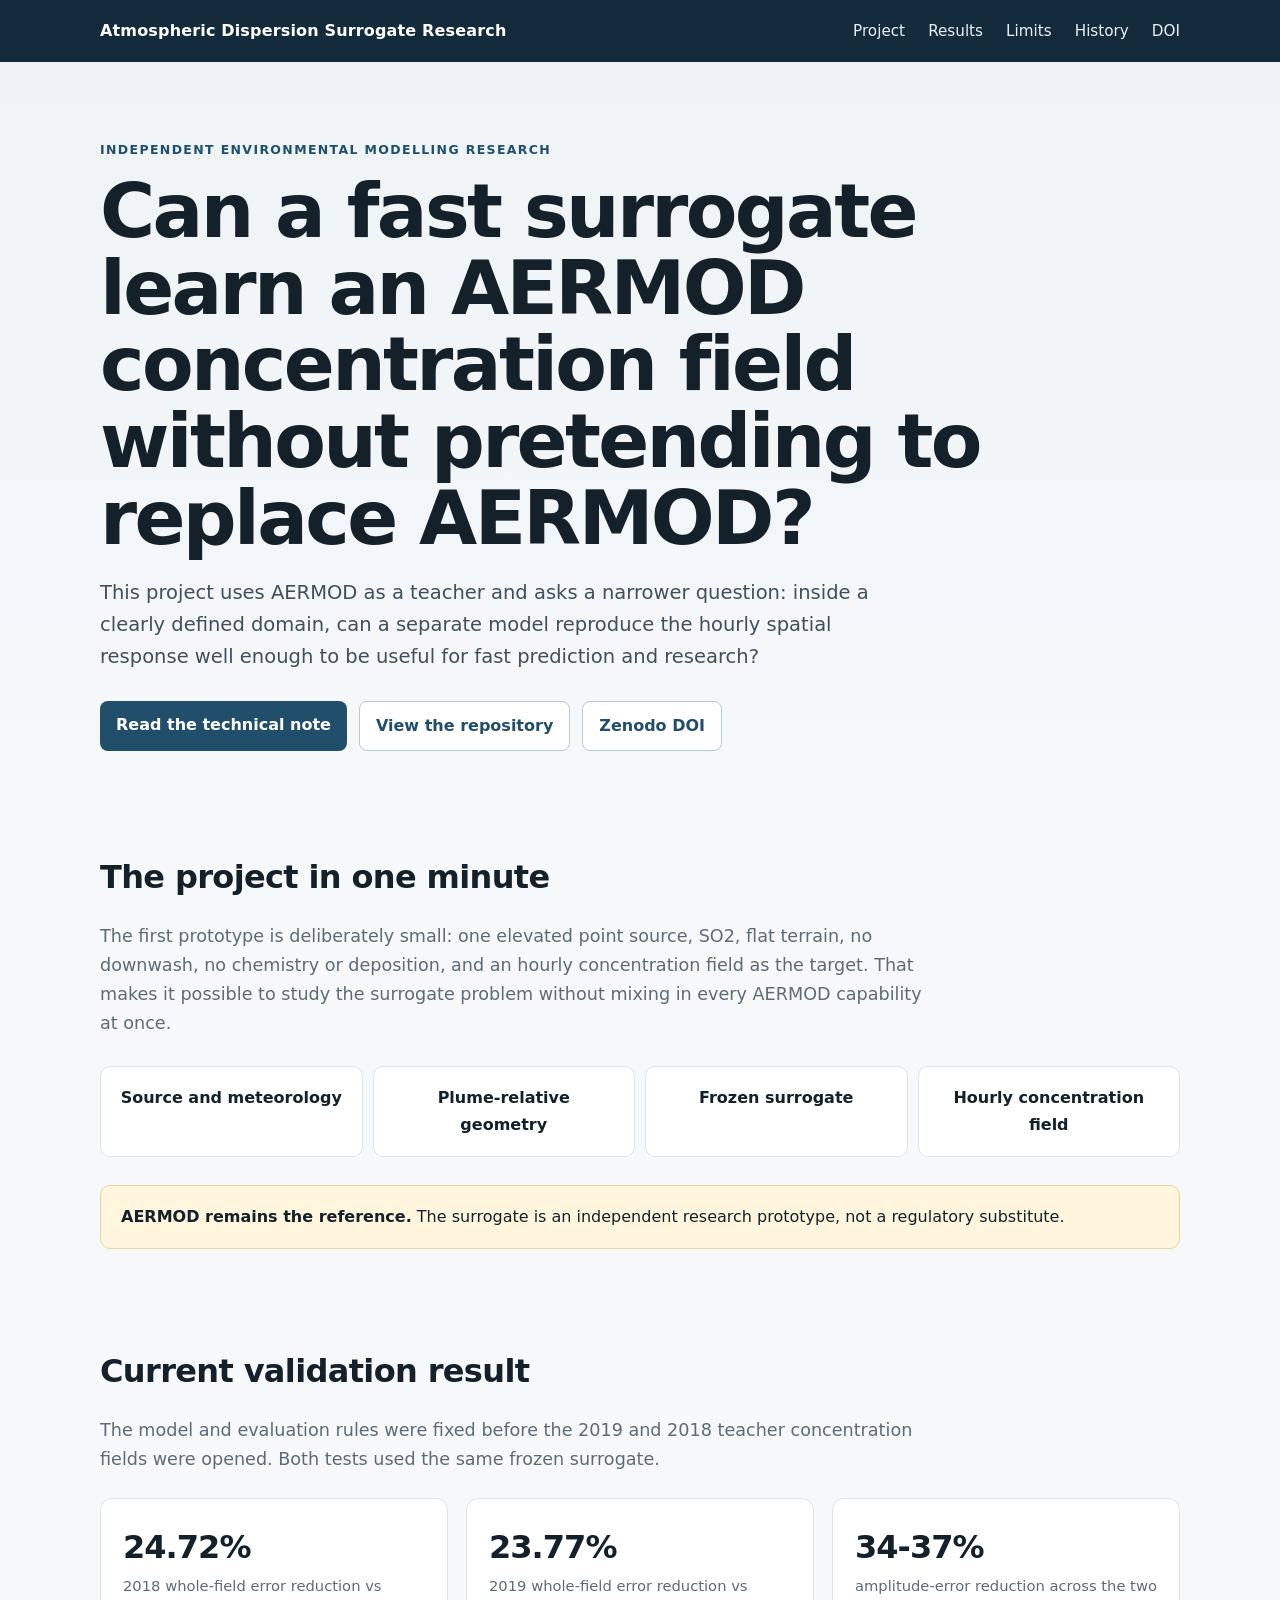
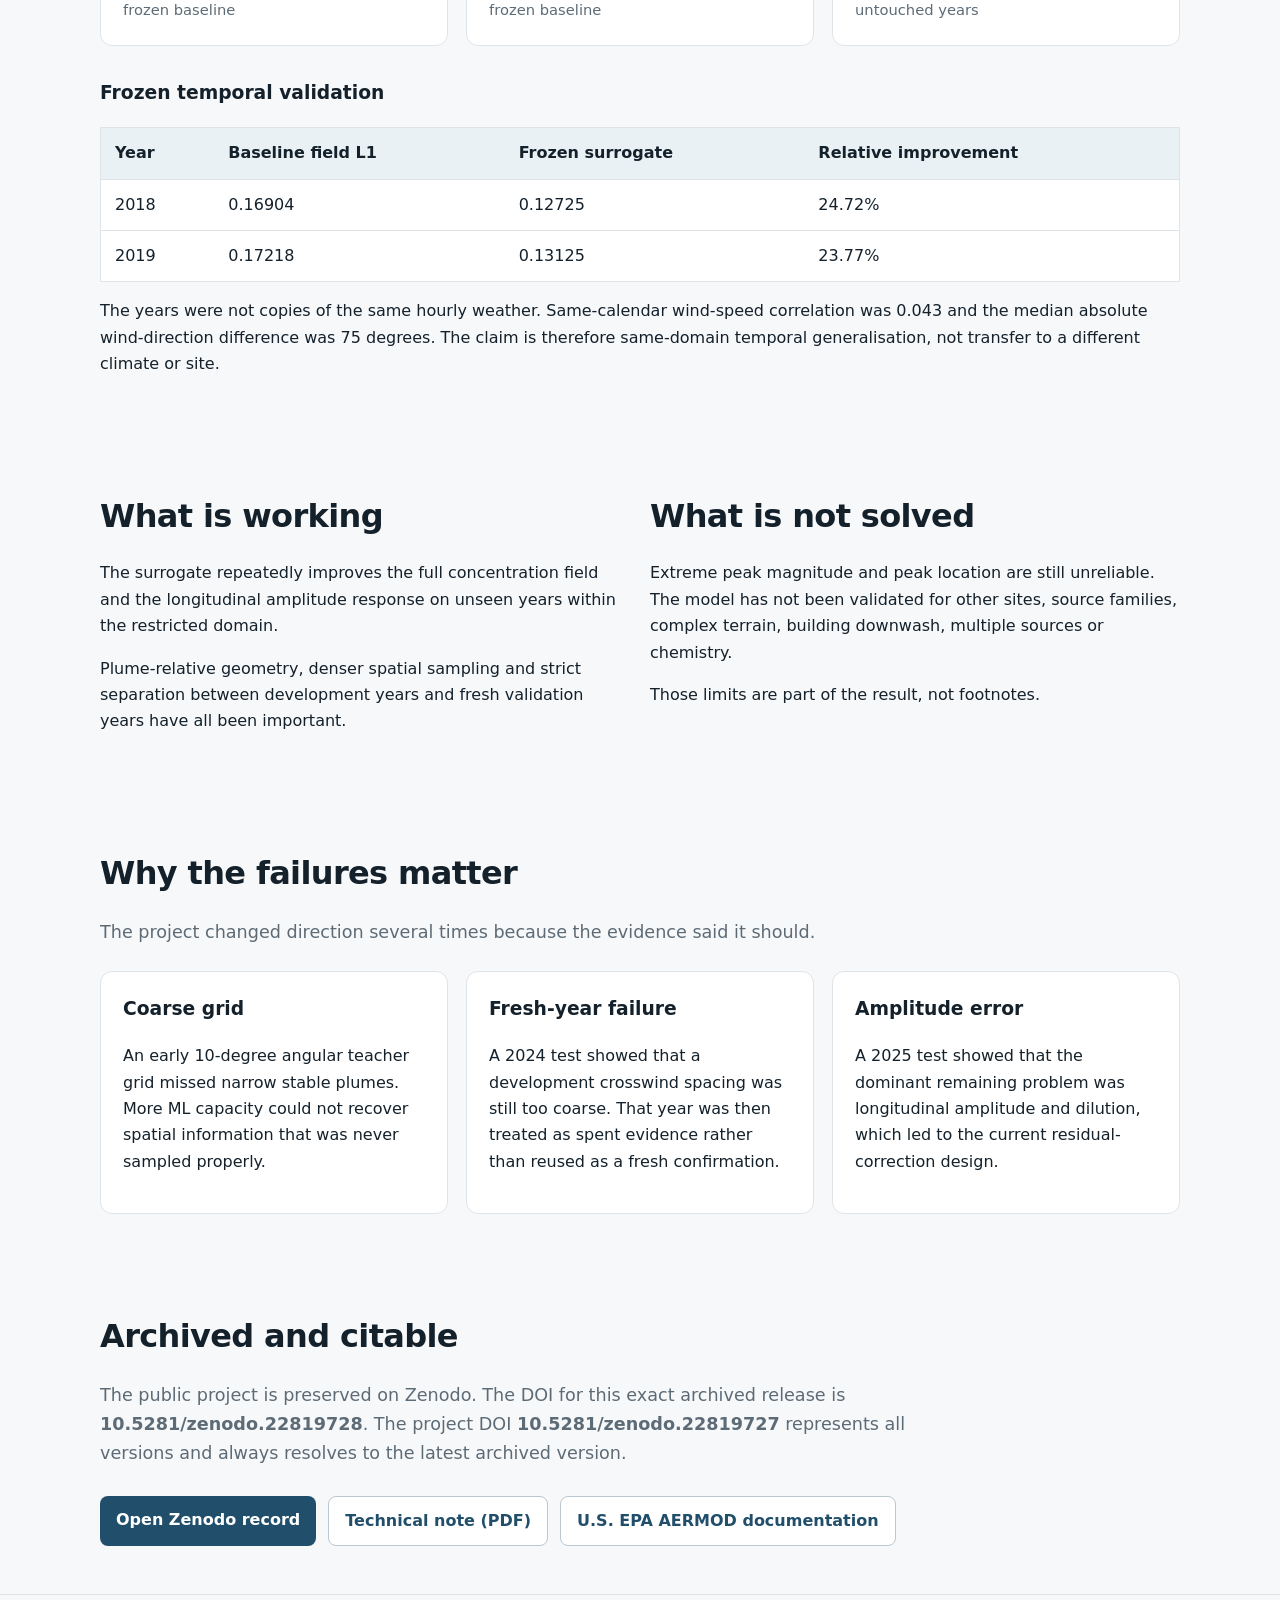
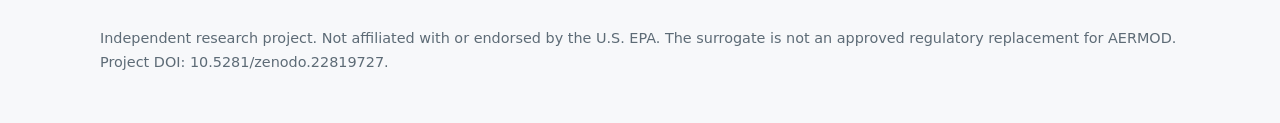
==== docs/index.html @ b3c73225 "Add Zenodo DOI to public project website" ====
<!doctype html>
<html lang="en">
<head>
  <meta charset="utf-8">
  <meta name="viewport" content="width=device-width, initial-scale=1">
  <meta name="description" content="Independent research project on machine-learning surrogates for AERMOD-type hourly atmospheric dispersion fields.">
  <title>Atmospheric Dispersion Surrogate Research</title>
  <link rel="stylesheet" href="styles.css">
</head>
<body>
<header>
  <div class="wrap row">
    <div class="brand">Atmospheric Dispersion Surrogate Research</div>
    <nav>
      <a href="#project">Project</a>
      <a href="#results">Results</a>
      <a href="#limits">Limits</a>
      <a href="#history">History</a>
      <a href="https://doi.org/10.5281/zenodo.22819727">DOI</a>
    </nav>
  </div>
</header>

<main>
<section class="hero">
  <div class="wrap">
    <div class="eyebrow">Independent environmental modelling research</div>
    <h1>Can a fast surrogate learn an AERMOD concentration field without pretending to replace AERMOD?</h1>
    <p>This project uses AERMOD as a teacher and asks a narrower question: inside a clearly defined domain, can a separate model reproduce the hourly spatial response well enough to be useful for fast prediction and research?</p>
    <div class="buttons">
      <a class="button" href="assets/AERMOD_SURROGATE_TECHNICAL_NOTE_v0.1.pdf">Read the technical note</a>
      <a class="button secondary" href="https://github.com/ahmadhuseynli/aermod-surrogate-research">View the repository</a>
      <a class="button secondary" href="https://doi.org/10.5281/zenodo.22819727">Zenodo DOI</a>
    </div>
  </div>
</section>

<section id="project">
  <div class="wrap">
    <h2>The project in one minute</h2>
    <p class="lead">The first prototype is deliberately small: one elevated point source, SO2, flat terrain, no downwash, no chemistry or deposition, and an hourly concentration field as the target. That makes it possible to study the surrogate problem without mixing in every AERMOD capability at once.</p>
    <div class="flow">
      <div>Source and meteorology</div>
      <div>Plume-relative geometry</div>
      <div>Frozen surrogate</div>
      <div>Hourly concentration field</div>
    </div>
    <div class="note"><strong>AERMOD remains the reference.</strong> The surrogate is an independent research prototype, not a regulatory substitute.</div>
  </div>
</section>

<section id="results">
  <div class="wrap">
    <h2>Current validation result</h2>
    <p class="lead">The model and evaluation rules were fixed before the 2019 and 2018 teacher concentration fields were opened. Both tests used the same frozen surrogate.</p>
    <div class="grid">
      <div class="card"><div class="metric">24.72%</div><div class="label">2018 whole-field error reduction vs frozen baseline</div></div>
      <div class="card"><div class="metric">23.77%</div><div class="label">2019 whole-field error reduction vs frozen baseline</div></div>
      <div class="card"><div class="metric">34-37%</div><div class="label">amplitude-error reduction across the two untouched years</div></div>
    </div>
    <h3 style="margin-top:32px">Frozen temporal validation</h3>
    <table>
      <thead><tr><th>Year</th><th>Baseline field L1</th><th>Frozen surrogate</th><th>Relative improvement</th></tr></thead>
      <tbody>
        <tr><td>2018</td><td>0.16904</td><td>0.12725</td><td>24.72%</td></tr>
        <tr><td>2019</td><td>0.17218</td><td>0.13125</td><td>23.77%</td></tr>
      </tbody>
    </table>
    <p>The years were not copies of the same hourly weather. Same-calendar wind-speed correlation was 0.043 and the median absolute wind-direction difference was 75 degrees. The claim is therefore same-domain temporal generalisation, not transfer to a different climate or site.</p>
  </div>
</section>

<section id="limits">
  <div class="wrap two">
    <div>
      <h2>What is working</h2>
      <p>The surrogate repeatedly improves the full concentration field and the longitudinal amplitude response on unseen years within the restricted domain.</p>
      <p>Plume-relative geometry, denser spatial sampling and strict separation between development years and fresh validation years have all been important.</p>
    </div>
    <div>
      <h2>What is not solved</h2>
      <p>Extreme peak magnitude and peak location are still unreliable. The model has not been validated for other sites, source families, complex terrain, building downwash, multiple sources or chemistry.</p>
      <p>Those limits are part of the result, not footnotes.</p>
    </div>
  </div>
</section>

<section id="history">
  <div class="wrap">
    <h2>Why the failures matter</h2>
    <p class="lead">The project changed direction several times because the evidence said it should.</p>
    <div class="grid">
      <div class="card"><h3>Coarse grid</h3><p>An early 10-degree angular teacher grid missed narrow stable plumes. More ML capacity could not recover spatial information that was never sampled properly.</p></div>
      <div class="card"><h3>Fresh-year failure</h3><p>A 2024 test showed that a development crosswind spacing was still too coarse. That year was then treated as spent evidence rather than reused as a fresh confirmation.</p></div>
      <div class="card"><h3>Amplitude error</h3><p>A 2025 test showed that the dominant remaining problem was longitudinal amplitude and dilution, which led to the current residual-correction design.</p></div>
    </div>
  </div>
</section>

<section>
  <div class="wrap">
    <h2>Archived and citable</h2>
    <p class="lead">The public project is preserved on Zenodo. The DOI for this exact archived release is <strong>10.5281/zenodo.22819728</strong>. The project DOI <strong>10.5281/zenodo.22819727</strong> represents all versions and always resolves to the latest archived version.</p>
    <div class="buttons">
      <a class="button" href="https://doi.org/10.5281/zenodo.22819727">Open Zenodo record</a>
      <a class="button secondary" href="assets/AERMOD_SURROGATE_TECHNICAL_NOTE_v0.1.pdf">Technical note (PDF)</a>
      <a class="button secondary" href="https://www.epa.gov/scram/air-quality-dispersion-modeling-preferred-and-recommended-models">U.S. EPA AERMOD documentation</a>
    </div>
  </div>
</section>
</main>

<footer>
  <div class="wrap">Independent research project. Not affiliated with or endorsed by the U.S. EPA. The surrogate is not an approved regulatory replacement for AERMOD. Project DOI: 10.5281/zenodo.22819727.</div>
</footer>
</body>
</html>
---- docs/styles.css ----
:root {
  --bg: #f7f8fa;
  --ink: #14212b;
  --muted: #5d6b76;
  --panel: #ffffff;
  --line: #dfe4e8;
  --accent: #214f6b;
  --soft: #eaf1f5;
  --warn: #fff6dd;
}
* { box-sizing: border-box; }
html { scroll-behavior: smooth; }
body { margin: 0; font-family: Inter, ui-sans-serif, system-ui, -apple-system, BlinkMacSystemFont, "Segoe UI", sans-serif; color: var(--ink); background: var(--bg); line-height: 1.65; }
a { color: var(--accent); }
.wrap { width: min(1080px, calc(100% - 36px)); margin: 0 auto; }
header { background: #132b3a; color: white; padding: 18px 0; position: sticky; top: 0; z-index: 10; }
header .row { display: flex; align-items: center; justify-content: space-between; gap: 24px; }
.brand { font-weight: 700; letter-spacing: .01em; }
nav a { color: #e7f1f7; text-decoration: none; margin-left: 18px; font-size: .95rem; }
.hero { padding: 78px 0 52px; background: linear-gradient(180deg, #edf3f6 0%, var(--bg) 100%); }
.eyebrow { text-transform: uppercase; letter-spacing: .11em; font-size: .78rem; font-weight: 700; color: var(--accent); }
h1 { font-size: clamp(2.3rem, 6vw, 4.7rem); line-height: 1.02; max-width: 920px; margin: 12px 0 20px; letter-spacing: -.035em; }
.hero p { font-size: 1.22rem; max-width: 790px; color: #40505b; }
.buttons { display: flex; flex-wrap: wrap; gap: 12px; margin-top: 28px; }
.button { display: inline-block; padding: 11px 16px; border-radius: 8px; background: var(--accent); color: white; text-decoration: none; font-weight: 650; }
.button.secondary { background: white; color: var(--accent); border: 1px solid #b9c7d0; }
section { padding: 48px 0; }
h2 { font-size: 2rem; margin: 0 0 18px; letter-spacing: -.02em; }
h3 { margin-top: 0; }
.lead { font-size: 1.1rem; color: var(--muted); max-width: 840px; }
.grid { display: grid; grid-template-columns: repeat(3, 1fr); gap: 18px; margin-top: 24px; }
.card { background: var(--panel); border: 1px solid var(--line); border-radius: 12px; padding: 22px; }
.metric { font-size: 2rem; font-weight: 750; letter-spacing: -.03em; }
.label { color: var(--muted); font-size: .92rem; }
.flow { margin: 28px 0; display: grid; grid-template-columns: repeat(4, 1fr); gap: 10px; align-items: stretch; }
.flow div { background: var(--panel); border: 1px solid var(--line); border-radius: 10px; padding: 18px; text-align: center; font-weight: 650; }
.flow .arrow { display: none; }
table { width: 100%; border-collapse: collapse; background: white; border: 1px solid var(--line); }
th, td { text-align: left; padding: 12px 14px; border-bottom: 1px solid var(--line); }
th { background: var(--soft); }
.note { background: var(--warn); border: 1px solid #ead69a; padding: 18px 20px; border-radius: 10px; }
.two { display: grid; grid-template-columns: 1fr 1fr; gap: 20px; }
footer { border-top: 1px solid var(--line); padding: 32px 0 48px; color: var(--muted); font-size: .9rem; }
@media (max-width: 800px) { .grid, .two, .flow { grid-template-columns: 1fr; } nav { display: none; } .hero { padding-top: 50px; } }
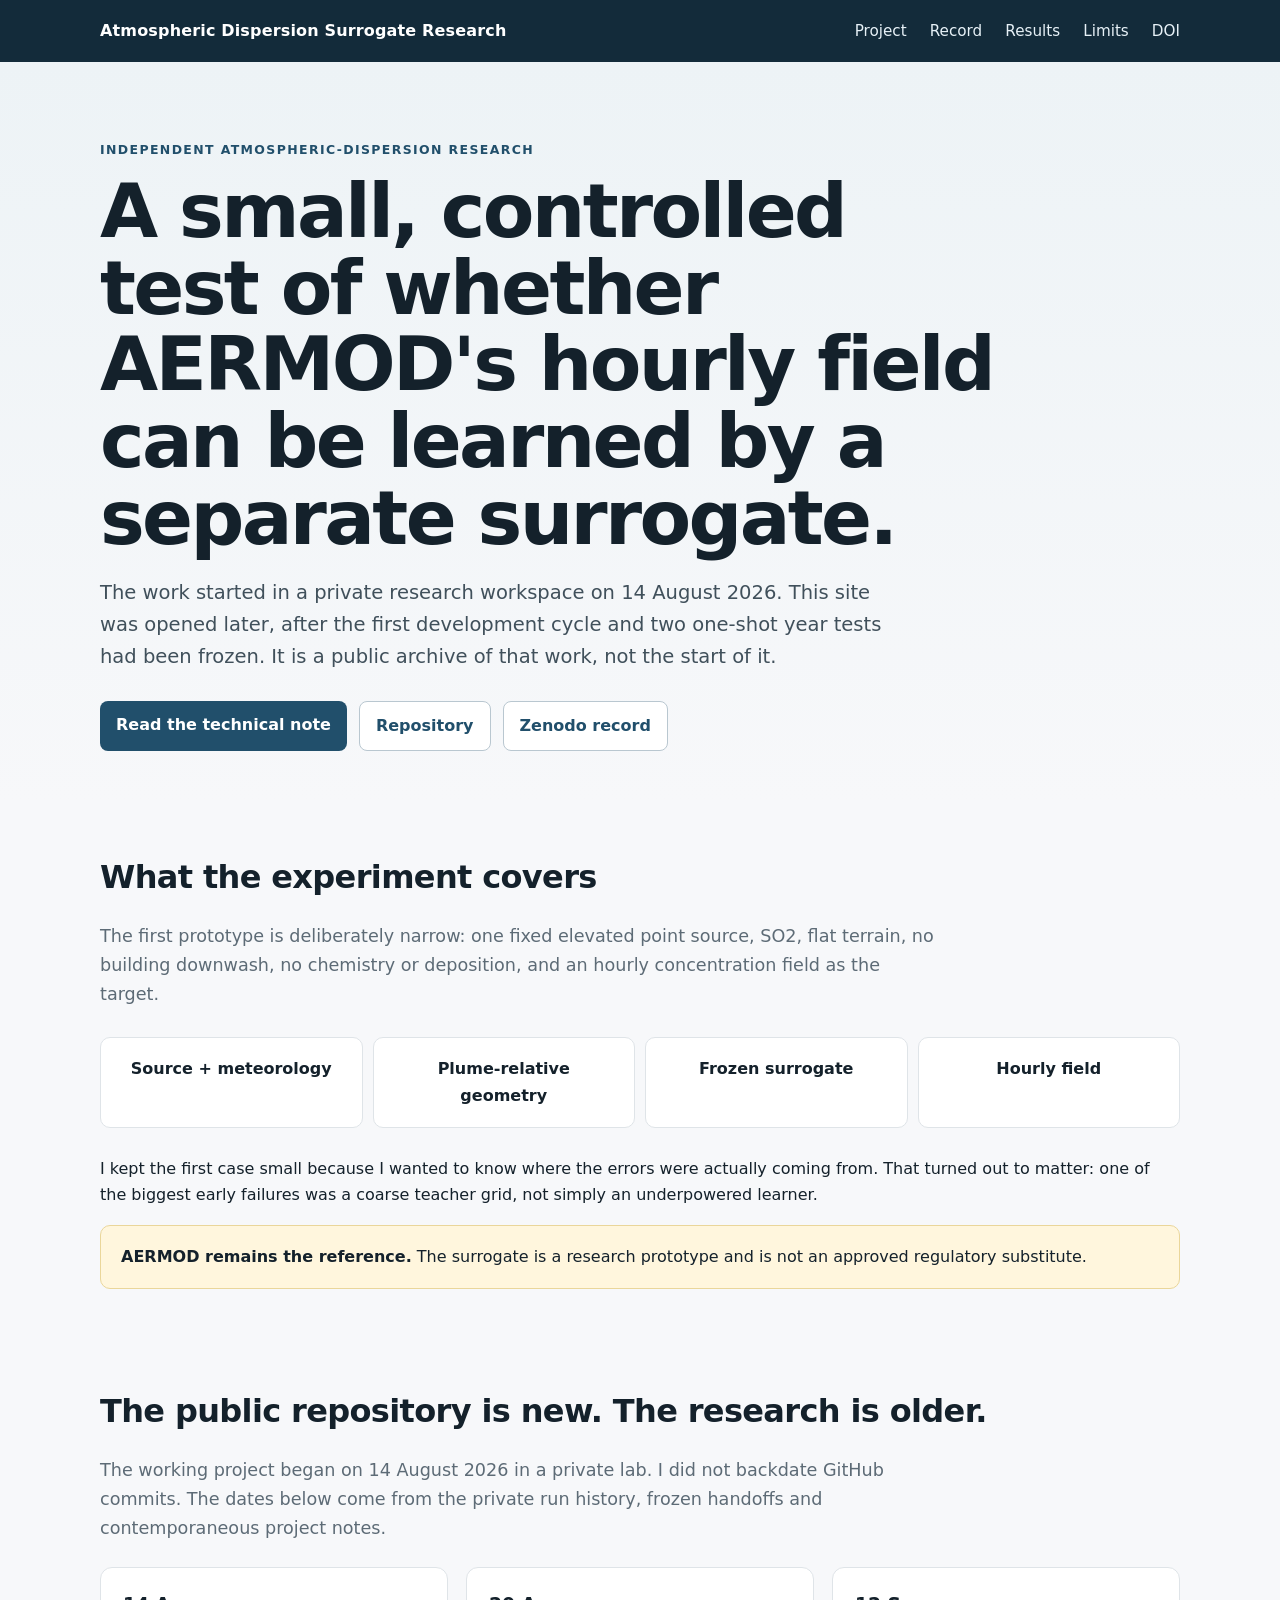
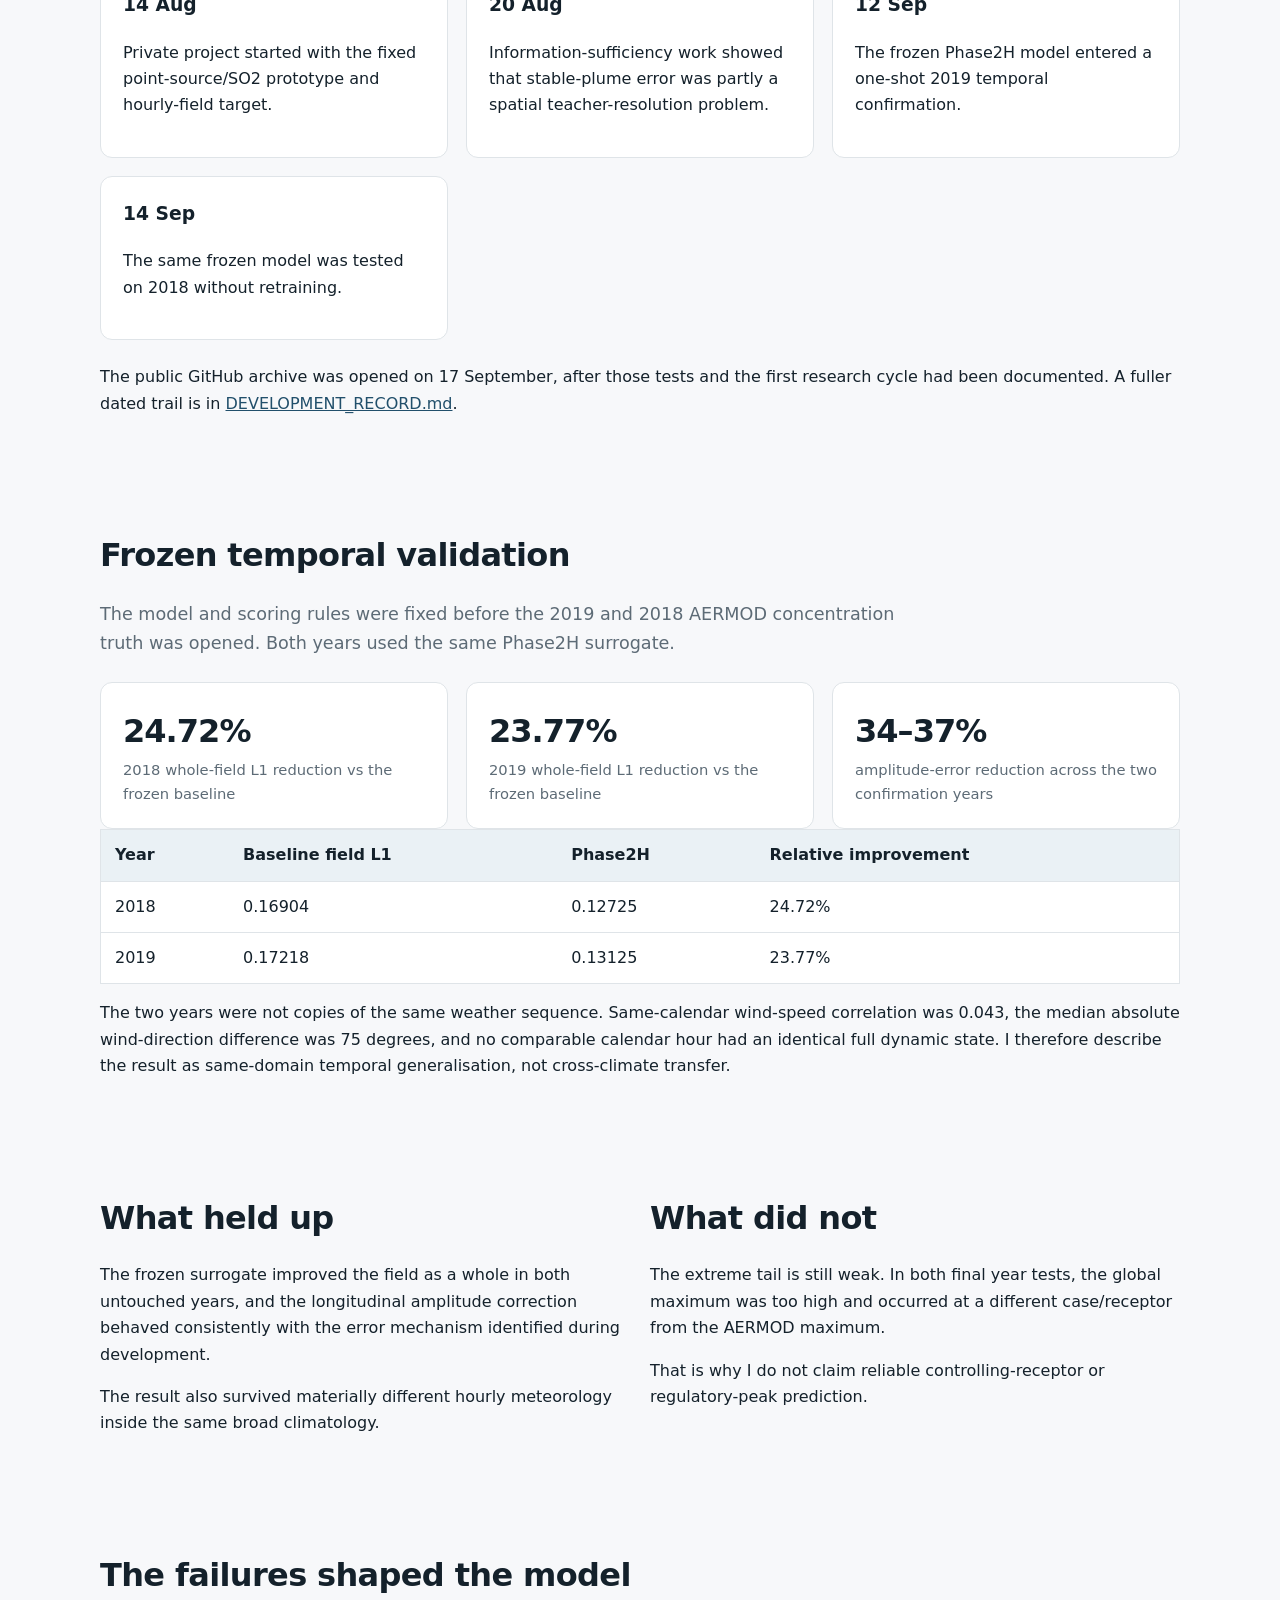
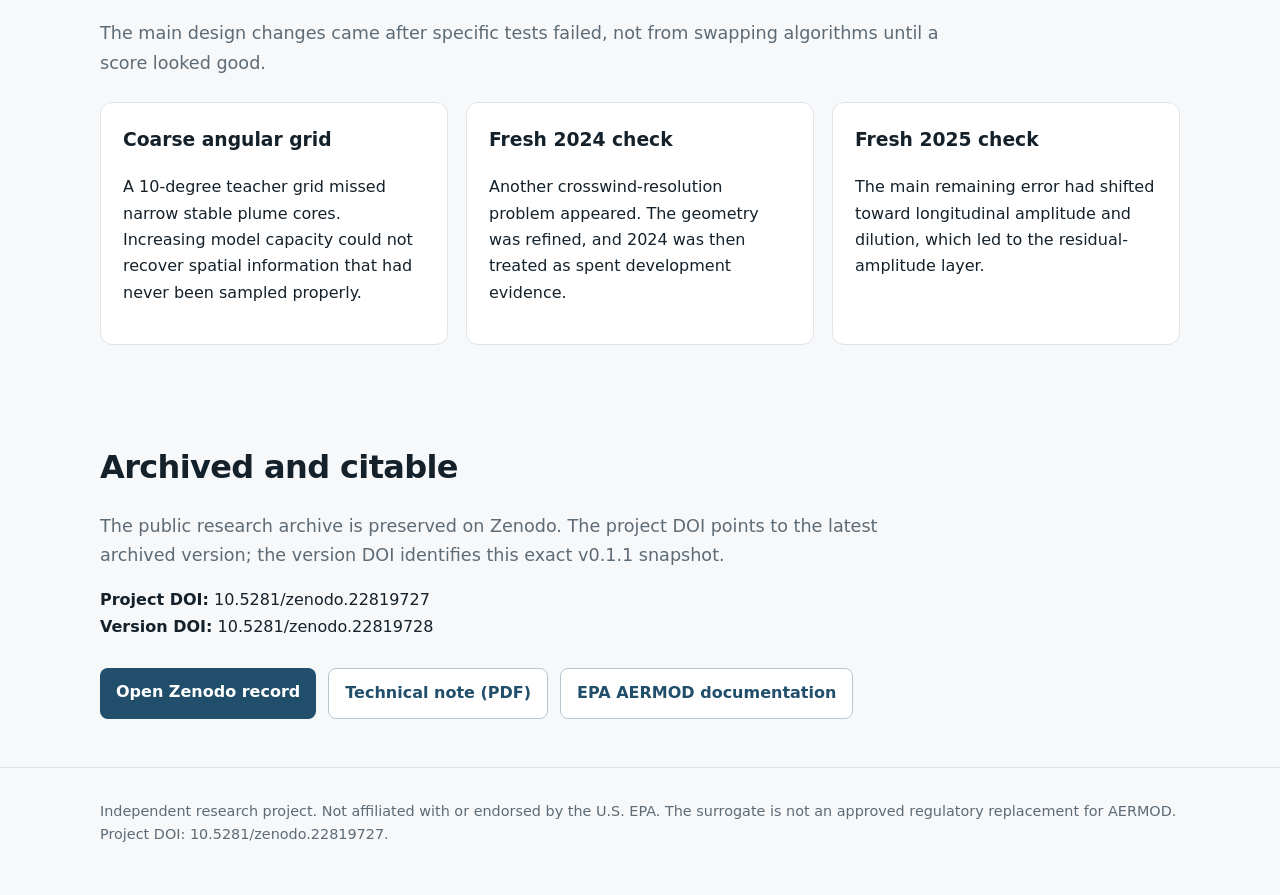
==== commit c5868af6: "Clarify research provenance and public narrative" ====
--- a/docs/index.html
+++ b/docs/index.html
@@ -3,7 +3,7 @@
 <head>
   <meta charset="utf-8">
   <meta name="viewport" content="width=device-width, initial-scale=1">
-  <meta name="description" content="Independent research project on machine-learning surrogates for AERMOD-type hourly atmospheric dispersion fields.">
+  <meta name="description" content="Independent research record on an AERMOD hourly-dispersion surrogate, including frozen validation results and known limits.">
   <title>Atmospheric Dispersion Surrogate Research</title>
   <link rel="stylesheet" href="styles.css">
 </head>
@@ -13,9 +13,9 @@
     <div class="brand">Atmospheric Dispersion Surrogate Research</div>
     <nav>
       <a href="#project">Project</a>
+      <a href="#record">Record</a>
       <a href="#results">Results</a>
       <a href="#limits">Limits</a>
-      <a href="#history">History</a>
       <a href="https://doi.org/10.5281/zenodo.22819727">DOI</a>
     </nav>
   </div>
@@ -24,87 +24,98 @@
 <main>
 <section class="hero">
   <div class="wrap">
-    <div class="eyebrow">Independent environmental modelling research</div>
-    <h1>Can a fast surrogate learn an AERMOD concentration field without pretending to replace AERMOD?</h1>
-    <p>This project uses AERMOD as a teacher and asks a narrower question: inside a clearly defined domain, can a separate model reproduce the hourly spatial response well enough to be useful for fast prediction and research?</p>
-    <div class="buttons">
+    <div class="eyebrow">Independent atmospheric-dispersion research</div>
+    <h1>A small, controlled test of whether AERMOD's hourly field can be learned by a separate surrogate.</h1>
+    <p>The work started in a private research workspace on 14 August 2026. This site was opened later, after the first development cycle and two one-shot year tests had been frozen. It is a public archive of that work, not the start of it.</p>    <div class="buttons">
       <a class="button" href="assets/AERMOD_SURROGATE_TECHNICAL_NOTE_v0.1.pdf">Read the technical note</a>
-      <a class="button secondary" href="https://github.com/ahmadhuseynli/aermod-surrogate-research">View the repository</a>
-      <a class="button secondary" href="https://doi.org/10.5281/zenodo.22819727">Zenodo DOI</a>
+      <a class="button secondary" href="https://github.com/ahmadhuseynli/aermod-surrogate-research">Repository</a>
+      <a class="button secondary" href="https://doi.org/10.5281/zenodo.22819727">Zenodo record</a>
     </div>
   </div>
 </section>
 
 <section id="project">
   <div class="wrap">
-    <h2>The project in one minute</h2>
-    <p class="lead">The first prototype is deliberately small: one elevated point source, SO2, flat terrain, no downwash, no chemistry or deposition, and an hourly concentration field as the target. That makes it possible to study the surrogate problem without mixing in every AERMOD capability at once.</p>
+    <h2>What the experiment covers</h2>
+    <p class="lead">The first prototype is deliberately narrow: one fixed elevated point source, SO2, flat terrain, no building downwash, no chemistry or deposition, and an hourly concentration field as the target.</p>
     <div class="flow">
-      <div>Source and meteorology</div>
+      <div>Source + meteorology</div>
       <div>Plume-relative geometry</div>
       <div>Frozen surrogate</div>
-      <div>Hourly concentration field</div>
+      <div>Hourly field</div>
     </div>
-    <div class="note"><strong>AERMOD remains the reference.</strong> The surrogate is an independent research prototype, not a regulatory substitute.</div>
+    <p>I kept the first case small because I wanted to know where the errors were actually coming from. That turned out to matter: one of the biggest early failures was a coarse teacher grid, not simply an underpowered learner.</p>
+    <div class="note"><strong>AERMOD remains the reference.</strong> The surrogate is a research prototype and is not an approved regulatory substitute.</div>
+  </div>
+</section>
+
+<section id="record">
+  <div class="wrap">
+    <h2>The public repository is new. The research is older.</h2>
+    <p class="lead">The working project began on 14 August 2026 in a private lab. I did not backdate GitHub commits. The dates below come from the private run history, frozen handoffs and contemporaneous project notes.</p>    <div class="grid">
+      <div class="card"><h3>14 Aug</h3><p>Private project started with the fixed point-source/SO2 prototype and hourly-field target.</p></div>
+      <div class="card"><h3>20 Aug</h3><p>Information-sufficiency work showed that stable-plume error was partly a spatial teacher-resolution problem.</p></div>
+      <div class="card"><h3>12 Sep</h3><p>The frozen Phase2H model entered a one-shot 2019 temporal confirmation.</p></div>
+      <div class="card"><h3>14 Sep</h3><p>The same frozen model was tested on 2018 without retraining.</p></div>
+    </div>
+    <p style="margin-top:24px">The public GitHub archive was opened on 17 September, after those tests and the first research cycle had been documented. A fuller dated trail is in <a href="https://github.com/ahmadhuseynli/aermod-surrogate-research/blob/main/DEVELOPMENT_RECORD.md">DEVELOPMENT_RECORD.md</a>.</p>
   </div>
 </section>
 
 <section id="results">
   <div class="wrap">
-    <h2>Current validation result</h2>
-    <p class="lead">The model and evaluation rules were fixed before the 2019 and 2018 teacher concentration fields were opened. Both tests used the same frozen surrogate.</p>
+    <h2>Frozen temporal validation</h2>
+    <p class="lead">The model and scoring rules were fixed before the 2019 and 2018 AERMOD concentration truth was opened. Both years used the same Phase2H surrogate.</p>
     <div class="grid">
-      <div class="card"><div class="metric">24.72%</div><div class="label">2018 whole-field error reduction vs frozen baseline</div></div>
-      <div class="card"><div class="metric">23.77%</div><div class="label">2019 whole-field error reduction vs frozen baseline</div></div>
-      <div class="card"><div class="metric">34-37%</div><div class="label">amplitude-error reduction across the two untouched years</div></div>
+      <div class="card"><div class="metric">24.72%</div><div class="label">2018 whole-field L1 reduction vs the frozen baseline</div></div>
+      <div class="card"><div class="metric">23.77%</div><div class="label">2019 whole-field L1 reduction vs the frozen baseline</div></div>
+      <div class="card"><div class="metric">34–37%</div><div class="label">amplitude-error reduction across the two confirmation years</div></div>
     </div>
-    <h3 style="margin-top:32px">Frozen temporal validation</h3>
     <table>
-      <thead><tr><th>Year</th><th>Baseline field L1</th><th>Frozen surrogate</th><th>Relative improvement</th></tr></thead>
+      <thead><tr><th>Year</th><th>Baseline field L1</th><th>Phase2H</th><th>Relative improvement</th></tr></thead>
       <tbody>
         <tr><td>2018</td><td>0.16904</td><td>0.12725</td><td>24.72%</td></tr>
         <tr><td>2019</td><td>0.17218</td><td>0.13125</td><td>23.77%</td></tr>
       </tbody>
-    </table>
-    <p>The years were not copies of the same hourly weather. Same-calendar wind-speed correlation was 0.043 and the median absolute wind-direction difference was 75 degrees. The claim is therefore same-domain temporal generalisation, not transfer to a different climate or site.</p>
+    </table>    <p>The two years were not copies of the same weather sequence. Same-calendar wind-speed correlation was 0.043, the median absolute wind-direction difference was 75 degrees, and no comparable calendar hour had an identical full dynamic state. I therefore describe the result as same-domain temporal generalisation, not cross-climate transfer.</p>
   </div>
 </section>
 
 <section id="limits">
   <div class="wrap two">
     <div>
-      <h2>What is working</h2>
-      <p>The surrogate repeatedly improves the full concentration field and the longitudinal amplitude response on unseen years within the restricted domain.</p>
-      <p>Plume-relative geometry, denser spatial sampling and strict separation between development years and fresh validation years have all been important.</p>
+      <h2>What held up</h2>
+      <p>The frozen surrogate improved the field as a whole in both untouched years, and the longitudinal amplitude correction behaved consistently with the error mechanism identified during development.</p>
+      <p>The result also survived materially different hourly meteorology inside the same broad climatology.</p>
     </div>
     <div>
-      <h2>What is not solved</h2>
-      <p>Extreme peak magnitude and peak location are still unreliable. The model has not been validated for other sites, source families, complex terrain, building downwash, multiple sources or chemistry.</p>
-      <p>Those limits are part of the result, not footnotes.</p>
+      <h2>What did not</h2>
+      <p>The extreme tail is still weak. In both final year tests, the global maximum was too high and occurred at a different case/receptor from the AERMOD maximum.</p>
+      <p>That is why I do not claim reliable controlling-receptor or regulatory-peak prediction.</p>
     </div>
   </div>
 </section>
 
 <section id="history">
   <div class="wrap">
-    <h2>Why the failures matter</h2>
-    <p class="lead">The project changed direction several times because the evidence said it should.</p>
+    <h2>The failures shaped the model</h2>
+    <p class="lead">The main design changes came after specific tests failed, not from swapping algorithms until a score looked good.</p>
     <div class="grid">
-      <div class="card"><h3>Coarse grid</h3><p>An early 10-degree angular teacher grid missed narrow stable plumes. More ML capacity could not recover spatial information that was never sampled properly.</p></div>
-      <div class="card"><h3>Fresh-year failure</h3><p>A 2024 test showed that a development crosswind spacing was still too coarse. That year was then treated as spent evidence rather than reused as a fresh confirmation.</p></div>
-      <div class="card"><h3>Amplitude error</h3><p>A 2025 test showed that the dominant remaining problem was longitudinal amplitude and dilution, which led to the current residual-correction design.</p></div>
+      <div class="card"><h3>Coarse angular grid</h3><p>A 10-degree teacher grid missed narrow stable plume cores. Increasing model capacity could not recover spatial information that had never been sampled properly.</p></div>
+      <div class="card"><h3>Fresh 2024 check</h3><p>Another crosswind-resolution problem appeared. The geometry was refined, and 2024 was then treated as spent development evidence.</p></div>
+      <div class="card"><h3>Fresh 2025 check</h3><p>The main remaining error had shifted toward longitudinal amplitude and dilution, which led to the residual-amplitude layer.</p></div>
     </div>
   </div>
 </section>
-
 <section>
   <div class="wrap">
     <h2>Archived and citable</h2>
-    <p class="lead">The public project is preserved on Zenodo. The DOI for this exact archived release is <strong>10.5281/zenodo.22819728</strong>. The project DOI <strong>10.5281/zenodo.22819727</strong> represents all versions and always resolves to the latest archived version.</p>
+    <p class="lead">The public research archive is preserved on Zenodo. The project DOI points to the latest archived version; the version DOI identifies this exact v0.1.1 snapshot.</p>
+    <p><strong>Project DOI:</strong> 10.5281/zenodo.22819727<br><strong>Version DOI:</strong> 10.5281/zenodo.22819728</p>
     <div class="buttons">
       <a class="button" href="https://doi.org/10.5281/zenodo.22819727">Open Zenodo record</a>
       <a class="button secondary" href="assets/AERMOD_SURROGATE_TECHNICAL_NOTE_v0.1.pdf">Technical note (PDF)</a>
-      <a class="button secondary" href="https://www.epa.gov/scram/air-quality-dispersion-modeling-preferred-and-recommended-models">U.S. EPA AERMOD documentation</a>
+      <a class="button secondary" href="https://www.epa.gov/scram/air-quality-dispersion-modeling-preferred-and-recommended-models">EPA AERMOD documentation</a>
     </div>
   </div>
 </section>
@@ -114,4 +125,4 @@
   <div class="wrap">Independent research project. Not affiliated with or endorsed by the U.S. EPA. The surrogate is not an approved regulatory replacement for AERMOD. Project DOI: 10.5281/zenodo.22819727.</div>
 </footer>
 </body>
-</html>
+</html>
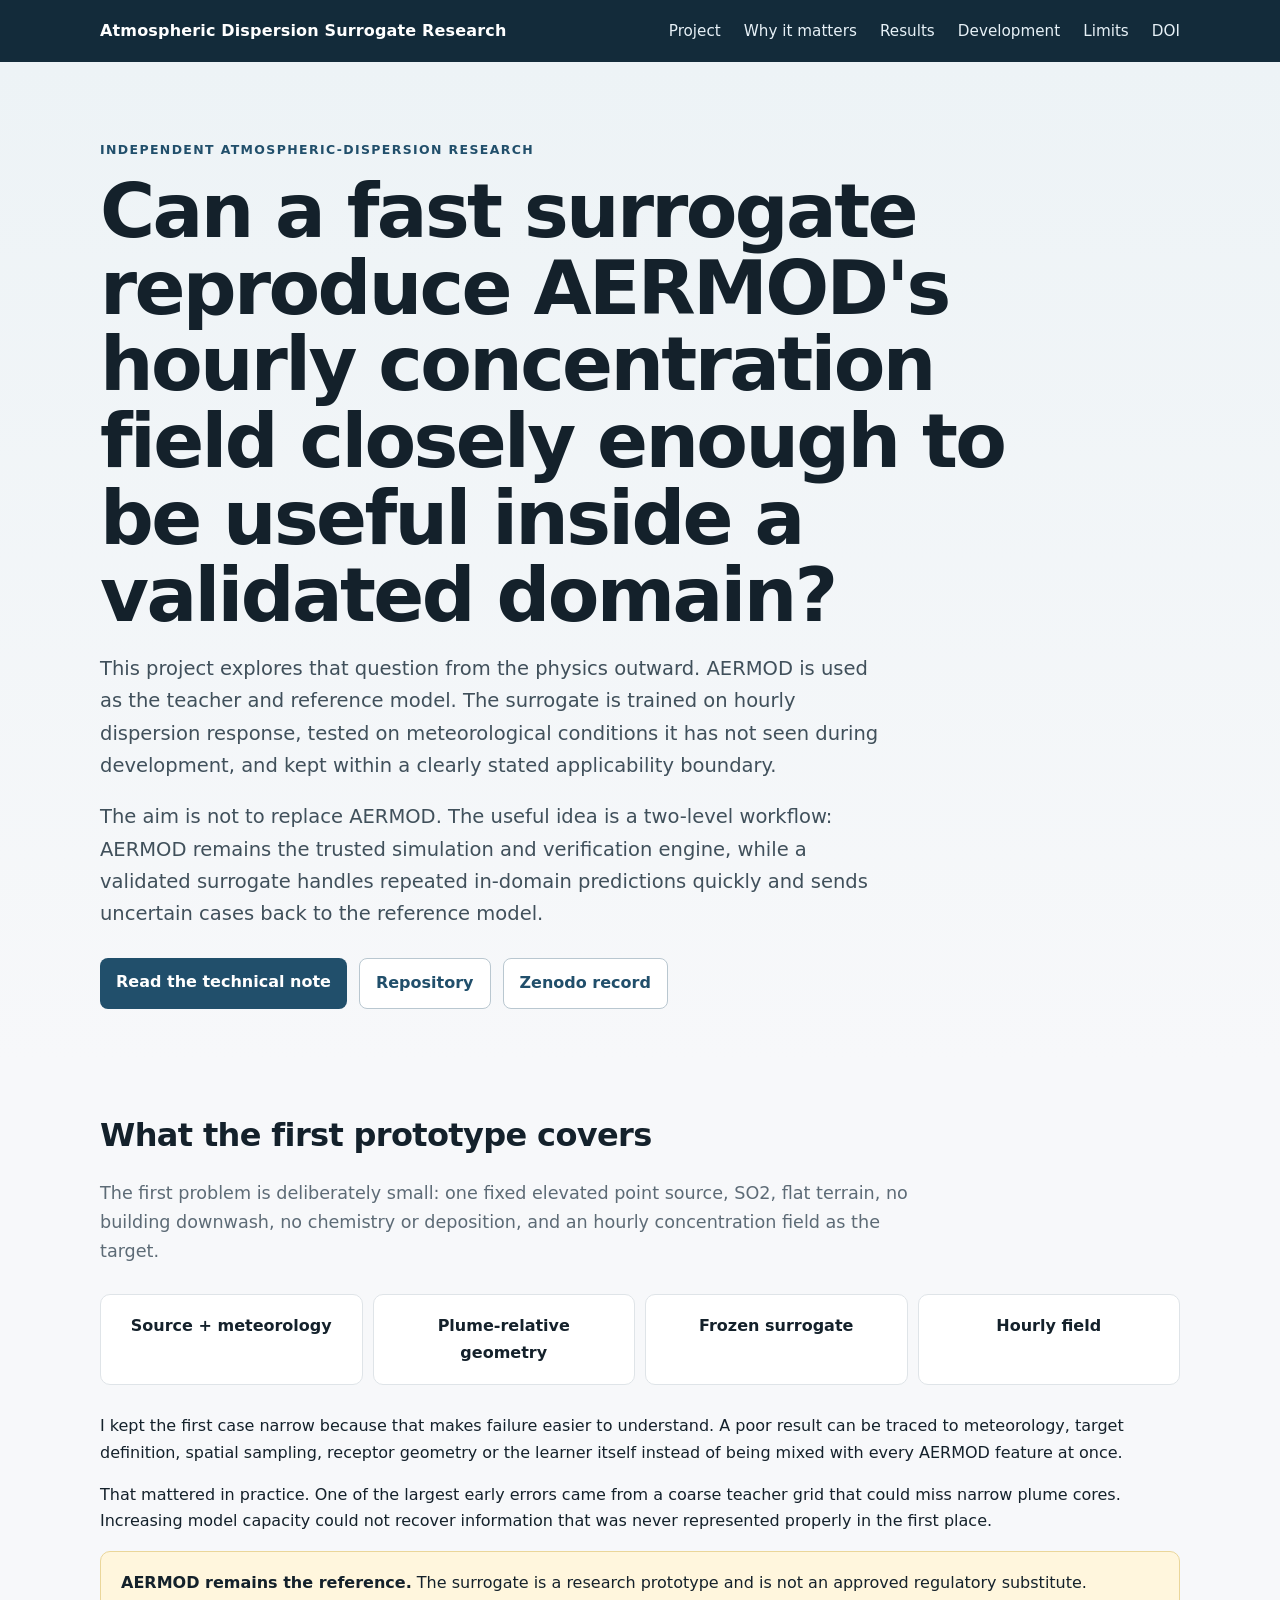
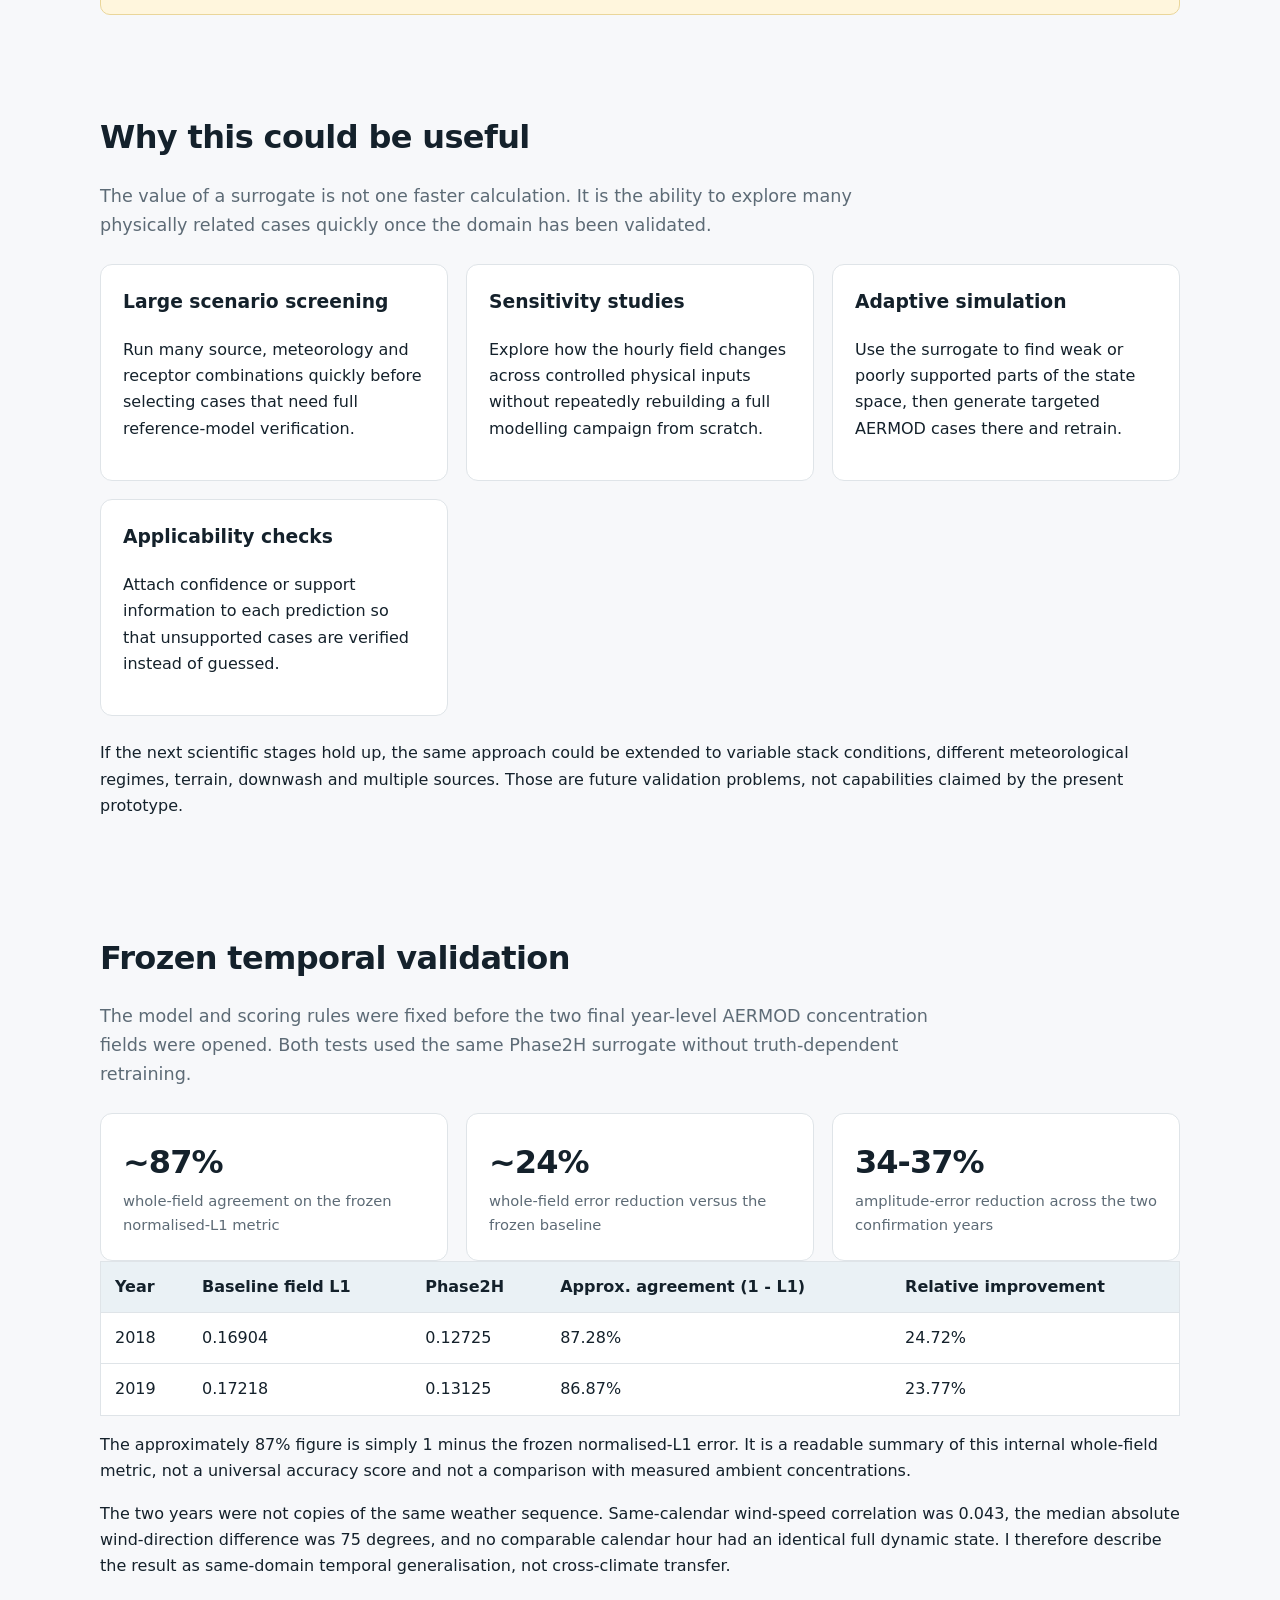
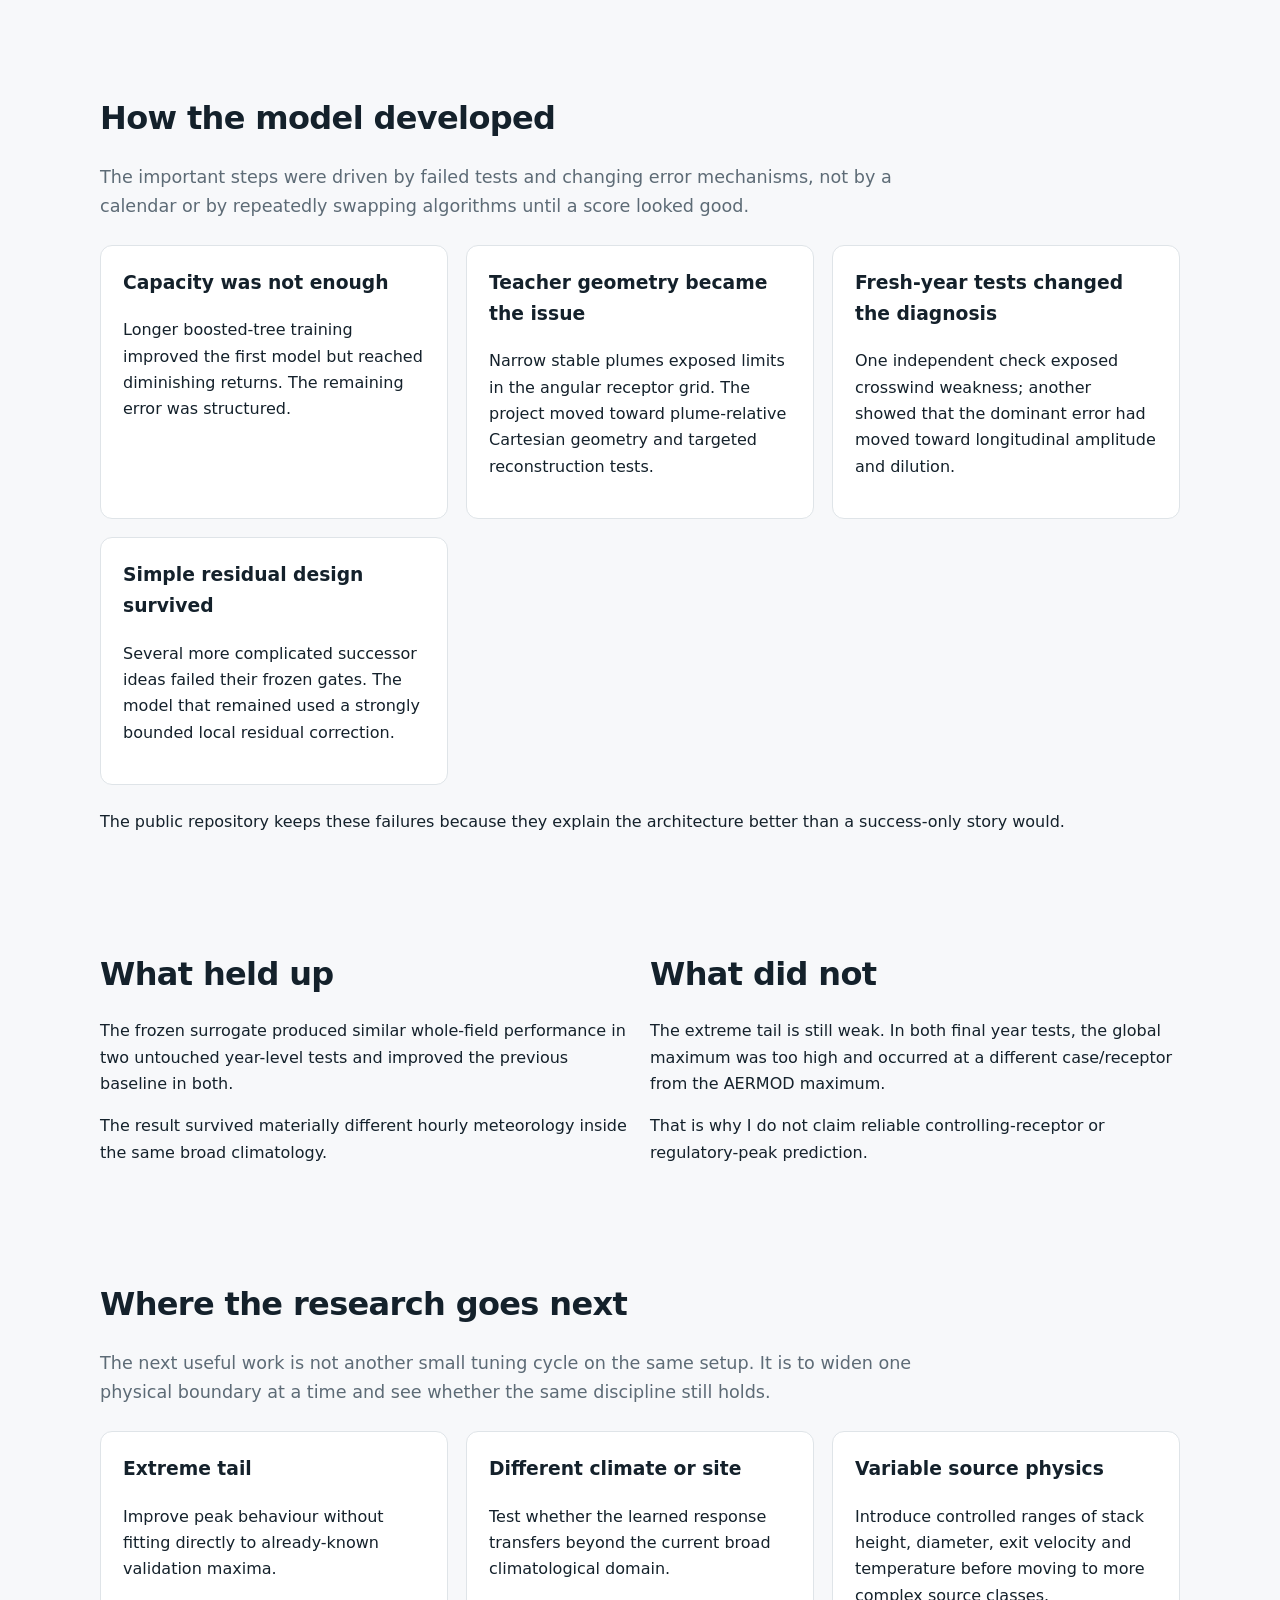
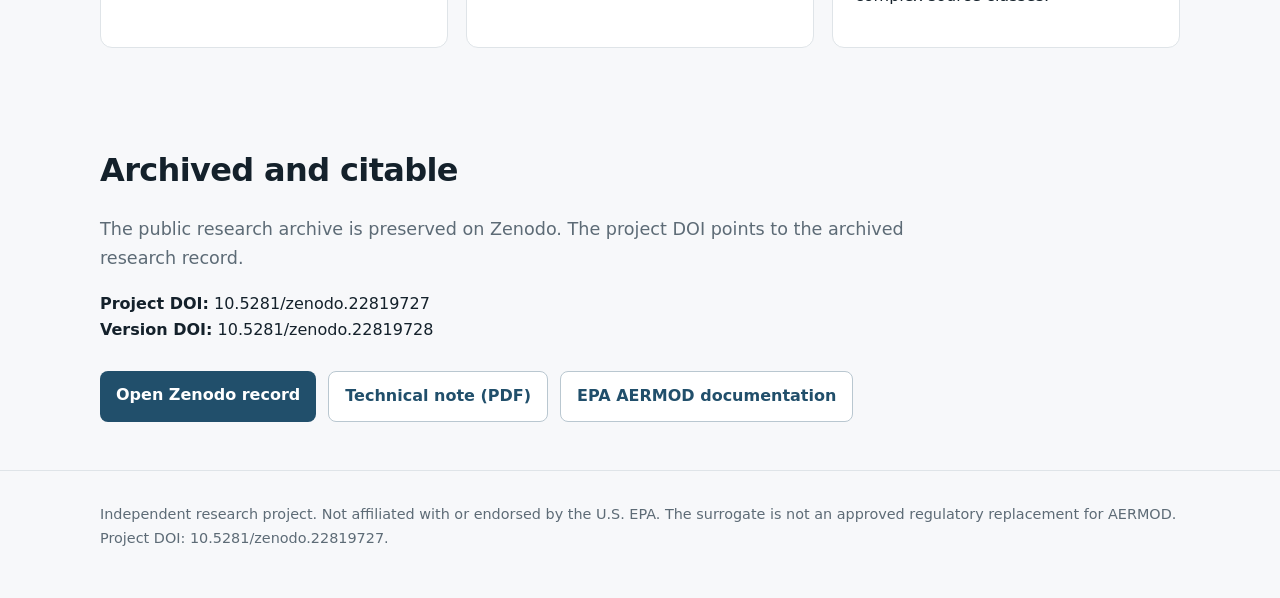
==== commit 5bc54d96: "Rewrite public site around scientific idea, utility and validated performance" ====
--- a/docs/index.html
+++ b/docs/index.html
@@ -3,7 +3,7 @@
 <head>
   <meta charset="utf-8">
   <meta name="viewport" content="width=device-width, initial-scale=1">
-  <meta name="description" content="Independent research record on an AERMOD hourly-dispersion surrogate, including frozen validation results and known limits.">
+  <meta name="description" content="Independent research on a fast AERMOD-type atmospheric-dispersion surrogate, including frozen validation results, development lessons and known limits.">
   <title>Atmospheric Dispersion Surrogate Research</title>
   <link rel="stylesheet" href="styles.css">
 </head>
@@ -13,8 +13,9 @@
     <div class="brand">Atmospheric Dispersion Surrogate Research</div>
     <nav>
       <a href="#project">Project</a>
-      <a href="#record">Record</a>
+      <a href="#use">Why it matters</a>
       <a href="#results">Results</a>
+      <a href="#history">Development</a>
       <a href="#limits">Limits</a>
       <a href="https://doi.org/10.5281/zenodo.22819727">DOI</a>
     </nav>
@@ -25,8 +26,10 @@
 <section class="hero">
   <div class="wrap">
     <div class="eyebrow">Independent atmospheric-dispersion research</div>
-    <h1>A small, controlled test of whether AERMOD's hourly field can be learned by a separate surrogate.</h1>
-    <p>The work started in a private research workspace on 14 August 2026. This site was opened later, after the first development cycle and two one-shot year tests had been frozen. It is a public archive of that work, not the start of it.</p>    <div class="buttons">
+    <h1>Can a fast surrogate reproduce AERMOD's hourly concentration field closely enough to be useful inside a validated domain?</h1>
+    <p>This project explores that question from the physics outward. AERMOD is used as the teacher and reference model. The surrogate is trained on hourly dispersion response, tested on meteorological conditions it has not seen during development, and kept within a clearly stated applicability boundary.</p>
+    <p>The aim is not to replace AERMOD. The useful idea is a two-level workflow: AERMOD remains the trusted simulation and verification engine, while a validated surrogate handles repeated in-domain predictions quickly and sends uncertain cases back to the reference model.</p>
+    <div class="buttons">
       <a class="button" href="assets/AERMOD_SURROGATE_TECHNICAL_NOTE_v0.1.pdf">Read the technical note</a>
       <a class="button secondary" href="https://github.com/ahmadhuseynli/aermod-surrogate-research">Repository</a>
       <a class="button secondary" href="https://doi.org/10.5281/zenodo.22819727">Zenodo record</a>
@@ -36,48 +39,66 @@
 
 <section id="project">
   <div class="wrap">
-    <h2>What the experiment covers</h2>
-    <p class="lead">The first prototype is deliberately narrow: one fixed elevated point source, SO2, flat terrain, no building downwash, no chemistry or deposition, and an hourly concentration field as the target.</p>
+    <h2>What the first prototype covers</h2>
+    <p class="lead">The first problem is deliberately small: one fixed elevated point source, SO2, flat terrain, no building downwash, no chemistry or deposition, and an hourly concentration field as the target.</p>
     <div class="flow">
       <div>Source + meteorology</div>
       <div>Plume-relative geometry</div>
       <div>Frozen surrogate</div>
       <div>Hourly field</div>
     </div>
-    <p>I kept the first case small because I wanted to know where the errors were actually coming from. That turned out to matter: one of the biggest early failures was a coarse teacher grid, not simply an underpowered learner.</p>
+    <p>I kept the first case narrow because that makes failure easier to understand. A poor result can be traced to meteorology, target definition, spatial sampling, receptor geometry or the learner itself instead of being mixed with every AERMOD feature at once.</p>
+    <p>That mattered in practice. One of the largest early errors came from a coarse teacher grid that could miss narrow plume cores. Increasing model capacity could not recover information that was never represented properly in the first place.</p>
     <div class="note"><strong>AERMOD remains the reference.</strong> The surrogate is a research prototype and is not an approved regulatory substitute.</div>
   </div>
 </section>
 
-<section id="record">
+<section id="use">
   <div class="wrap">
-    <h2>The public repository is new. The research is older.</h2>
-    <p class="lead">The working project began on 14 August 2026 in a private lab. I did not backdate GitHub commits. The dates below come from the private run history, frozen handoffs and contemporaneous project notes.</p>    <div class="grid">
-      <div class="card"><h3>14 Aug</h3><p>Private project started with the fixed point-source/SO2 prototype and hourly-field target.</p></div>
-      <div class="card"><h3>20 Aug</h3><p>Information-sufficiency work showed that stable-plume error was partly a spatial teacher-resolution problem.</p></div>
-      <div class="card"><h3>12 Sep</h3><p>The frozen Phase2H model entered a one-shot 2019 temporal confirmation.</p></div>
-      <div class="card"><h3>14 Sep</h3><p>The same frozen model was tested on 2018 without retraining.</p></div>
+    <h2>Why this could be useful</h2>
+    <p class="lead">The value of a surrogate is not one faster calculation. It is the ability to explore many physically related cases quickly once the domain has been validated.</p>
+    <div class="grid">
+      <div class="card"><h3>Large scenario screening</h3><p>Run many source, meteorology and receptor combinations quickly before selecting cases that need full reference-model verification.</p></div>
+      <div class="card"><h3>Sensitivity studies</h3><p>Explore how the hourly field changes across controlled physical inputs without repeatedly rebuilding a full modelling campaign from scratch.</p></div>
+      <div class="card"><h3>Adaptive simulation</h3><p>Use the surrogate to find weak or poorly supported parts of the state space, then generate targeted AERMOD cases there and retrain.</p></div>
+      <div class="card"><h3>Applicability checks</h3><p>Attach confidence or support information to each prediction so that unsupported cases are verified instead of guessed.</p></div>
     </div>
-    <p style="margin-top:24px">The public GitHub archive was opened on 17 September, after those tests and the first research cycle had been documented. A fuller dated trail is in <a href="https://github.com/ahmadhuseynli/aermod-surrogate-research/blob/main/DEVELOPMENT_RECORD.md">DEVELOPMENT_RECORD.md</a>.</p>
+    <p style="margin-top:24px">If the next scientific stages hold up, the same approach could be extended to variable stack conditions, different meteorological regimes, terrain, downwash and multiple sources. Those are future validation problems, not capabilities claimed by the present prototype.</p>
   </div>
 </section>
 
 <section id="results">
   <div class="wrap">
     <h2>Frozen temporal validation</h2>
-    <p class="lead">The model and scoring rules were fixed before the 2019 and 2018 AERMOD concentration truth was opened. Both years used the same Phase2H surrogate.</p>
+    <p class="lead">The model and scoring rules were fixed before the two final year-level AERMOD concentration fields were opened. Both tests used the same Phase2H surrogate without truth-dependent retraining.</p>
     <div class="grid">
-      <div class="card"><div class="metric">24.72%</div><div class="label">2018 whole-field L1 reduction vs the frozen baseline</div></div>
-      <div class="card"><div class="metric">23.77%</div><div class="label">2019 whole-field L1 reduction vs the frozen baseline</div></div>
-      <div class="card"><div class="metric">34–37%</div><div class="label">amplitude-error reduction across the two confirmation years</div></div>
+      <div class="card"><div class="metric">~87%</div><div class="label">whole-field agreement on the frozen normalised-L1 metric</div></div>
+      <div class="card"><div class="metric">~24%</div><div class="label">whole-field error reduction versus the frozen baseline</div></div>
+      <div class="card"><div class="metric">34-37%</div><div class="label">amplitude-error reduction across the two confirmation years</div></div>
     </div>
     <table>
-      <thead><tr><th>Year</th><th>Baseline field L1</th><th>Phase2H</th><th>Relative improvement</th></tr></thead>
+      <thead><tr><th>Year</th><th>Baseline field L1</th><th>Phase2H</th><th>Approx. agreement (1 - L1)</th><th>Relative improvement</th></tr></thead>
       <tbody>
-        <tr><td>2018</td><td>0.16904</td><td>0.12725</td><td>24.72%</td></tr>
-        <tr><td>2019</td><td>0.17218</td><td>0.13125</td><td>23.77%</td></tr>
+        <tr><td>2018</td><td>0.16904</td><td>0.12725</td><td>87.28%</td><td>24.72%</td></tr>
+        <tr><td>2019</td><td>0.17218</td><td>0.13125</td><td>86.87%</td><td>23.77%</td></tr>
       </tbody>
-    </table>    <p>The two years were not copies of the same weather sequence. Same-calendar wind-speed correlation was 0.043, the median absolute wind-direction difference was 75 degrees, and no comparable calendar hour had an identical full dynamic state. I therefore describe the result as same-domain temporal generalisation, not cross-climate transfer.</p>
+    </table>
+    <p>The approximately 87% figure is simply 1 minus the frozen normalised-L1 error. It is a readable summary of this internal whole-field metric, not a universal accuracy score and not a comparison with measured ambient concentrations.</p>
+    <p>The two years were not copies of the same weather sequence. Same-calendar wind-speed correlation was 0.043, the median absolute wind-direction difference was 75 degrees, and no comparable calendar hour had an identical full dynamic state. I therefore describe the result as same-domain temporal generalisation, not cross-climate transfer.</p>
+  </div>
+</section>
+
+<section id="history">
+  <div class="wrap">
+    <h2>How the model developed</h2>
+    <p class="lead">The important steps were driven by failed tests and changing error mechanisms, not by a calendar or by repeatedly swapping algorithms until a score looked good.</p>
+    <div class="grid">
+      <div class="card"><h3>Capacity was not enough</h3><p>Longer boosted-tree training improved the first model but reached diminishing returns. The remaining error was structured.</p></div>
+      <div class="card"><h3>Teacher geometry became the issue</h3><p>Narrow stable plumes exposed limits in the angular receptor grid. The project moved toward plume-relative Cartesian geometry and targeted reconstruction tests.</p></div>
+      <div class="card"><h3>Fresh-year tests changed the diagnosis</h3><p>One independent check exposed crosswind weakness; another showed that the dominant error had moved toward longitudinal amplitude and dilution.</p></div>
+      <div class="card"><h3>Simple residual design survived</h3><p>Several more complicated successor ideas failed their frozen gates. The model that remained used a strongly bounded local residual correction.</p></div>
+    </div>
+    <p style="margin-top:24px">The public repository keeps these failures because they explain the architecture better than a success-only story would.</p>
   </div>
 </section>
 
@@ -85,8 +106,8 @@
   <div class="wrap two">
     <div>
       <h2>What held up</h2>
-      <p>The frozen surrogate improved the field as a whole in both untouched years, and the longitudinal amplitude correction behaved consistently with the error mechanism identified during development.</p>
-      <p>The result also survived materially different hourly meteorology inside the same broad climatology.</p>
+      <p>The frozen surrogate produced similar whole-field performance in two untouched year-level tests and improved the previous baseline in both.</p>
+      <p>The result survived materially different hourly meteorology inside the same broad climatology.</p>
     </div>
     <div>
       <h2>What did not</h2>
@@ -96,21 +117,22 @@
   </div>
 </section>
 
-<section id="history">
+<section>
   <div class="wrap">
-    <h2>The failures shaped the model</h2>
-    <p class="lead">The main design changes came after specific tests failed, not from swapping algorithms until a score looked good.</p>
+    <h2>Where the research goes next</h2>
+    <p class="lead">The next useful work is not another small tuning cycle on the same setup. It is to widen one physical boundary at a time and see whether the same discipline still holds.</p>
     <div class="grid">
-      <div class="card"><h3>Coarse angular grid</h3><p>A 10-degree teacher grid missed narrow stable plume cores. Increasing model capacity could not recover spatial information that had never been sampled properly.</p></div>
-      <div class="card"><h3>Fresh 2024 check</h3><p>Another crosswind-resolution problem appeared. The geometry was refined, and 2024 was then treated as spent development evidence.</p></div>
-      <div class="card"><h3>Fresh 2025 check</h3><p>The main remaining error had shifted toward longitudinal amplitude and dilution, which led to the residual-amplitude layer.</p></div>
+      <div class="card"><h3>Extreme tail</h3><p>Improve peak behaviour without fitting directly to already-known validation maxima.</p></div>
+      <div class="card"><h3>Different climate or site</h3><p>Test whether the learned response transfers beyond the current broad climatological domain.</p></div>
+      <div class="card"><h3>Variable source physics</h3><p>Introduce controlled ranges of stack height, diameter, exit velocity and temperature before moving to more complex source classes.</p></div>
     </div>
   </div>
 </section>
+
 <section>
   <div class="wrap">
     <h2>Archived and citable</h2>
-    <p class="lead">The public research archive is preserved on Zenodo. The project DOI points to the latest archived version; the version DOI identifies this exact v0.1.1 snapshot.</p>
+    <p class="lead">The public research archive is preserved on Zenodo. The project DOI points to the archived research record.</p>
     <p><strong>Project DOI:</strong> 10.5281/zenodo.22819727<br><strong>Version DOI:</strong> 10.5281/zenodo.22819728</p>
     <div class="buttons">
       <a class="button" href="https://doi.org/10.5281/zenodo.22819727">Open Zenodo record</a>
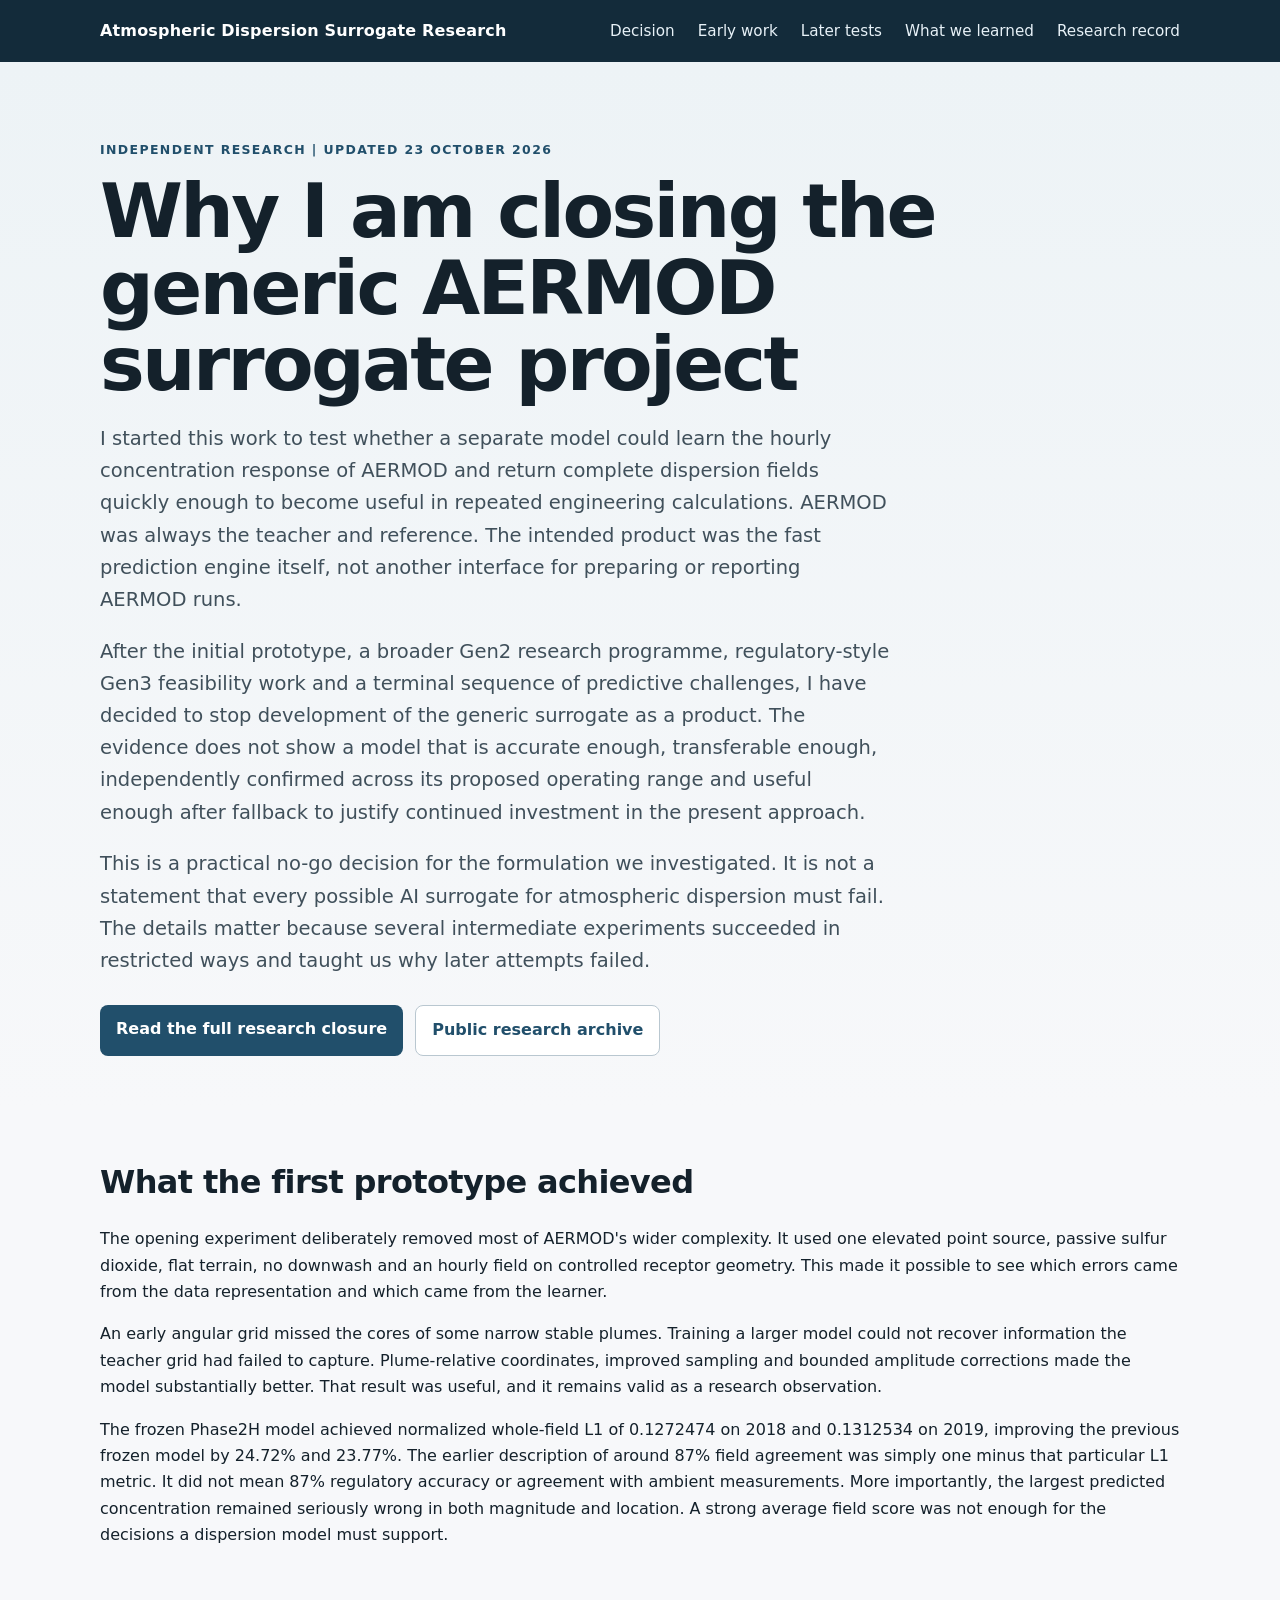
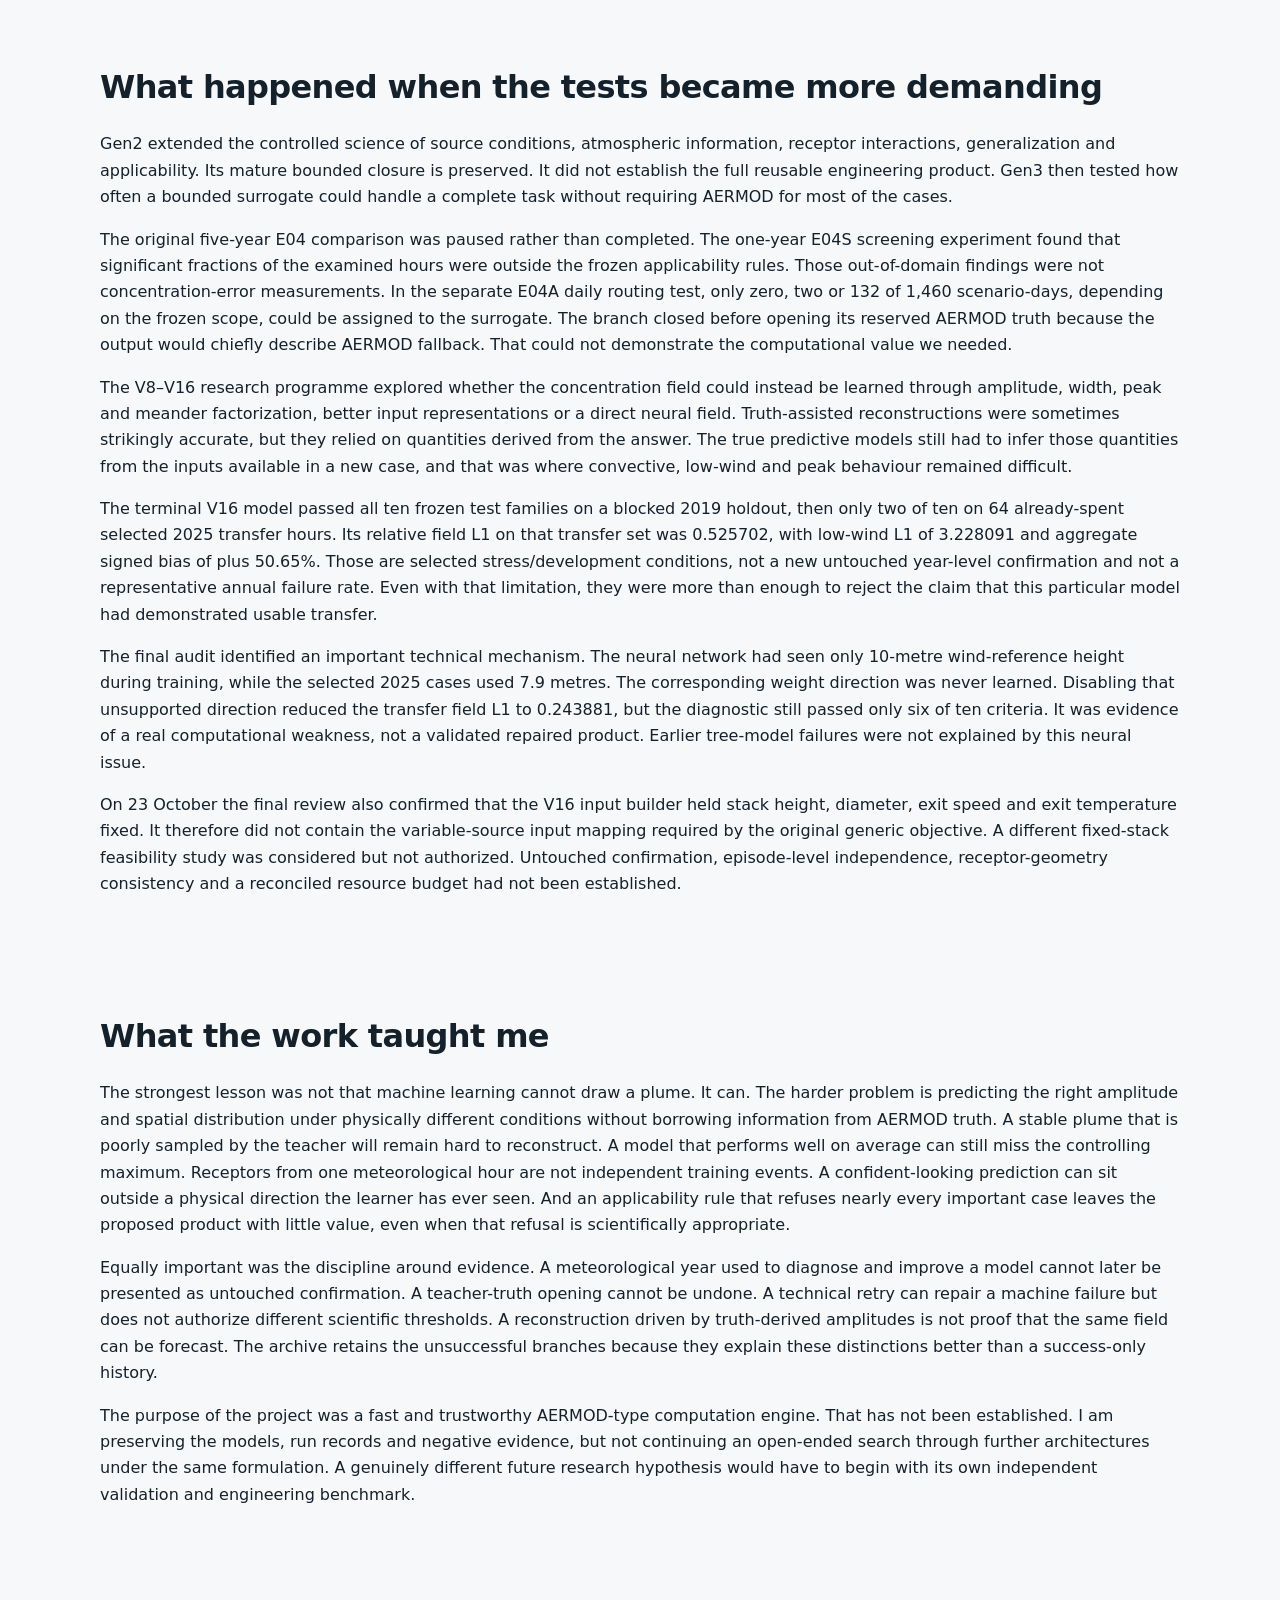
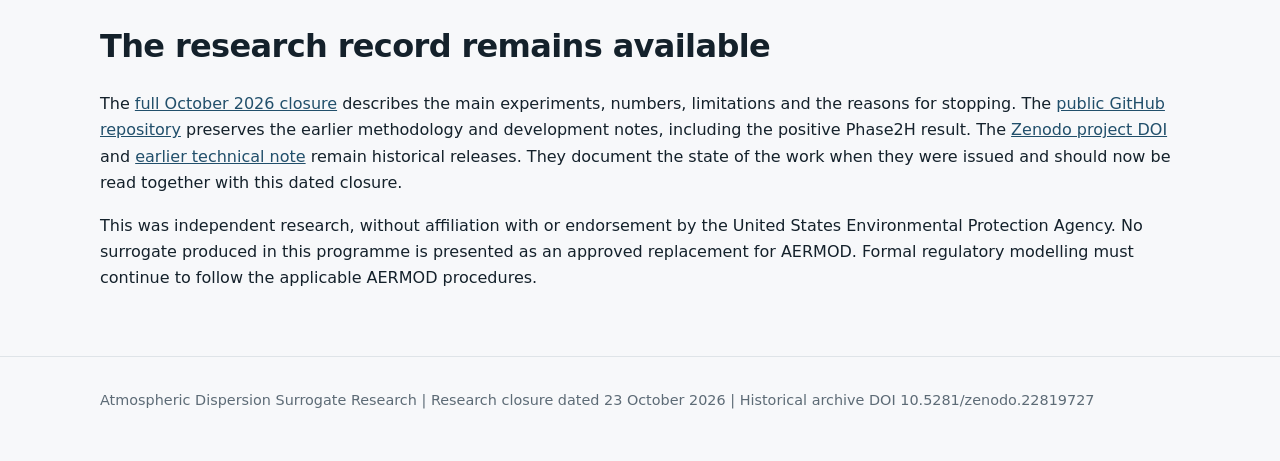
==== commit 39a3b610: "Replace public research website with plain-language final no-go account" ====
--- a/docs/index.html
+++ b/docs/index.html
@@ -3,8 +3,8 @@
 <head>
   <meta charset="utf-8">
   <meta name="viewport" content="width=device-width, initial-scale=1">
-  <meta name="description" content="Independent research on a fast AERMOD-type atmospheric-dispersion surrogate, including frozen validation results, development lessons and known limits.">
-  <title>Atmospheric Dispersion Surrogate Research</title>
+  <meta name="description" content="Final account of the atmospheric dispersion surrogate research programme, closed as a practical no-go for a generic AERMOD surrogate product in October 2026.">
+  <title>Atmospheric Dispersion Surrogate Research — Final Research Account</title>
   <link rel="stylesheet" href="styles.css">
 </head>
 <body>
@@ -12,139 +12,65 @@
   <div class="wrap row">
     <div class="brand">Atmospheric Dispersion Surrogate Research</div>
     <nav>
-      <a href="#project">Project</a>
-      <a href="#use">Why it matters</a>
-      <a href="#results">Results</a>
-      <a href="#history">Development</a>
-      <a href="#limits">Limits</a>
-      <a href="https://doi.org/10.5281/zenodo.22819727">DOI</a>
+      <a href="#decision">Decision</a>
+      <a href="#early">Early work</a>
+      <a href="#later">Later tests</a>
+      <a href="#lessons">What we learned</a>
+      <a href="#record">Research record</a>
     </nav>
   </div>
 </header>
-
 <main>
-<section class="hero">
+<section class="hero" id="decision">
   <div class="wrap">
-    <div class="eyebrow">Independent atmospheric-dispersion research</div>
-    <h1>Can a fast surrogate reproduce AERMOD's hourly concentration field closely enough to be useful inside a validated domain?</h1>
-    <p>This project explores that question from the physics outward. AERMOD is used as the teacher and reference model. The surrogate is trained on hourly dispersion response, tested on meteorological conditions it has not seen during development, and kept within a clearly stated applicability boundary.</p>
-    <p>The aim is not to replace AERMOD. The useful idea is a two-level workflow: AERMOD remains the trusted simulation and verification engine, while a validated surrogate handles repeated in-domain predictions quickly and sends uncertain cases back to the reference model.</p>
+    <div class="eyebrow">Independent research | Updated 23 October 2026</div>
+    <h1>Why I am closing the generic AERMOD surrogate project</h1>
+    <p>I started this work to test whether a separate model could learn the hourly concentration response of AERMOD and return complete dispersion fields quickly enough to become useful in repeated engineering calculations. AERMOD was always the teacher and reference. The intended product was the fast prediction engine itself, not another interface for preparing or reporting AERMOD runs.</p>
+    <p>After the initial prototype, a broader Gen2 research programme, regulatory-style Gen3 feasibility work and a terminal sequence of predictive challenges, I have decided to stop development of the generic surrogate as a product. The evidence does not show a model that is accurate enough, transferable enough, independently confirmed across its proposed operating range and useful enough after fallback to justify continued investment in the present approach.</p>
+    <p>This is a practical no-go decision for the formulation we investigated. It is not a statement that every possible AI surrogate for atmospheric dispersion must fail. The details matter because several intermediate experiments succeeded in restricted ways and taught us why later attempts failed.</p>
     <div class="buttons">
-      <a class="button" href="assets/AERMOD_SURROGATE_TECHNICAL_NOTE_v0.1.pdf">Read the technical note</a>
-      <a class="button secondary" href="https://github.com/ahmadhuseynli/aermod-surrogate-research">Repository</a>
-      <a class="button secondary" href="https://doi.org/10.5281/zenodo.22819727">Zenodo record</a>
+      <a class="button" href="https://github.com/ahmadhuseynli/aermod-surrogate-research/blob/main/RESEARCH_CLOSURE_2026-10-23.md">Read the full research closure</a>
+      <a class="button secondary" href="https://github.com/ahmadhuseynli/aermod-surrogate-research">Public research archive</a>
     </div>
   </div>
 </section>
-
-<section id="project">
+<section id="early">
   <div class="wrap">
-    <h2>What the first prototype covers</h2>
-    <p class="lead">The first problem is deliberately small: one fixed elevated point source, SO2, flat terrain, no building downwash, no chemistry or deposition, and an hourly concentration field as the target.</p>
-    <div class="flow">
-      <div>Source + meteorology</div>
-      <div>Plume-relative geometry</div>
-      <div>Frozen surrogate</div>
-      <div>Hourly field</div>
-    </div>
-    <p>I kept the first case narrow because that makes failure easier to understand. A poor result can be traced to meteorology, target definition, spatial sampling, receptor geometry or the learner itself instead of being mixed with every AERMOD feature at once.</p>
-    <p>That mattered in practice. One of the largest early errors came from a coarse teacher grid that could miss narrow plume cores. Increasing model capacity could not recover information that was never represented properly in the first place.</p>
-    <div class="note"><strong>AERMOD remains the reference.</strong> The surrogate is a research prototype and is not an approved regulatory substitute.</div>
+    <h2>What the first prototype achieved</h2>
+    <p>The opening experiment deliberately removed most of AERMOD's wider complexity. It used one elevated point source, passive sulfur dioxide, flat terrain, no downwash and an hourly field on controlled receptor geometry. This made it possible to see which errors came from the data representation and which came from the learner.</p>
+    <p>An early angular grid missed the cores of some narrow stable plumes. Training a larger model could not recover information the teacher grid had failed to capture. Plume-relative coordinates, improved sampling and bounded amplitude corrections made the model substantially better. That result was useful, and it remains valid as a research observation.</p>
+    <p>The frozen Phase2H model achieved normalized whole-field L1 of 0.1272474 on 2018 and 0.1312534 on 2019, improving the previous frozen model by 24.72% and 23.77%. The earlier description of around 87% field agreement was simply one minus that particular L1 metric. It did not mean 87% regulatory accuracy or agreement with ambient measurements. More importantly, the largest predicted concentration remained seriously wrong in both magnitude and location. A strong average field score was not enough for the decisions a dispersion model must support.</p>
   </div>
 </section>
-
-<section id="use">
+<section id="later">
   <div class="wrap">
-    <h2>Why this could be useful</h2>
-    <p class="lead">The value of a surrogate is not one faster calculation. It is the ability to explore many physically related cases quickly once the domain has been validated.</p>
-    <div class="grid">
-      <div class="card"><h3>Large scenario screening</h3><p>Run many source, meteorology and receptor combinations quickly before selecting cases that need full reference-model verification.</p></div>
-      <div class="card"><h3>Sensitivity studies</h3><p>Explore how the hourly field changes across controlled physical inputs without repeatedly rebuilding a full modelling campaign from scratch.</p></div>
-      <div class="card"><h3>Adaptive simulation</h3><p>Use the surrogate to find weak or poorly supported parts of the state space, then generate targeted AERMOD cases there and retrain.</p></div>
-      <div class="card"><h3>Applicability checks</h3><p>Attach confidence or support information to each prediction so that unsupported cases are verified instead of guessed.</p></div>
-    </div>
-    <p style="margin-top:24px">If the next scientific stages hold up, the same approach could be extended to variable stack conditions, different meteorological regimes, terrain, downwash and multiple sources. Those are future validation problems, not capabilities claimed by the present prototype.</p>
+    <h2>What happened when the tests became more demanding</h2>
+    <p>Gen2 extended the controlled science of source conditions, atmospheric information, receptor interactions, generalization and applicability. Its mature bounded closure is preserved. It did not establish the full reusable engineering product. Gen3 then tested how often a bounded surrogate could handle a complete task without requiring AERMOD for most of the cases.</p>
+    <p>The original five-year E04 comparison was paused rather than completed. The one-year E04S screening experiment found that significant fractions of the examined hours were outside the frozen applicability rules. Those out-of-domain findings were not concentration-error measurements. In the separate E04A daily routing test, only zero, two or 132 of 1,460 scenario-days, depending on the frozen scope, could be assigned to the surrogate. The branch closed before opening its reserved AERMOD truth because the output would chiefly describe AERMOD fallback. That could not demonstrate the computational value we needed.</p>
+    <p>The V8–V16 research programme explored whether the concentration field could instead be learned through amplitude, width, peak and meander factorization, better input representations or a direct neural field. Truth-assisted reconstructions were sometimes strikingly accurate, but they relied on quantities derived from the answer. The true predictive models still had to infer those quantities from the inputs available in a new case, and that was where convective, low-wind and peak behaviour remained difficult.</p>
+    <p>The terminal V16 model passed all ten frozen test families on a blocked 2019 holdout, then only two of ten on 64 already-spent selected 2025 transfer hours. Its relative field L1 on that transfer set was 0.525702, with low-wind L1 of 3.228091 and aggregate signed bias of plus 50.65%. Those are selected stress/development conditions, not a new untouched year-level confirmation and not a representative annual failure rate. Even with that limitation, they were more than enough to reject the claim that this particular model had demonstrated usable transfer.</p>
+    <p>The final audit identified an important technical mechanism. The neural network had seen only 10-metre wind-reference height during training, while the selected 2025 cases used 7.9 metres. The corresponding weight direction was never learned. Disabling that unsupported direction reduced the transfer field L1 to 0.243881, but the diagnostic still passed only six of ten criteria. It was evidence of a real computational weakness, not a validated repaired product. Earlier tree-model failures were not explained by this neural issue.</p>
+    <p>On 23 October the final review also confirmed that the V16 input builder held stack height, diameter, exit speed and exit temperature fixed. It therefore did not contain the variable-source input mapping required by the original generic objective. A different fixed-stack feasibility study was considered but not authorized. Untouched confirmation, episode-level independence, receptor-geometry consistency and a reconciled resource budget had not been established.</p>
   </div>
 </section>
-
-<section id="results">
+<section id="lessons">
   <div class="wrap">
-    <h2>Frozen temporal validation</h2>
-    <p class="lead">The model and scoring rules were fixed before the two final year-level AERMOD concentration fields were opened. Both tests used the same Phase2H surrogate without truth-dependent retraining.</p>
-    <div class="grid">
-      <div class="card"><div class="metric">~87%</div><div class="label">whole-field agreement on the frozen normalised-L1 metric</div></div>
-      <div class="card"><div class="metric">~24%</div><div class="label">whole-field error reduction versus the frozen baseline</div></div>
-      <div class="card"><div class="metric">34-37%</div><div class="label">amplitude-error reduction across the two confirmation years</div></div>
-    </div>
-    <table>
-      <thead><tr><th>Year</th><th>Baseline field L1</th><th>Phase2H</th><th>Approx. agreement (1 - L1)</th><th>Relative improvement</th></tr></thead>
-      <tbody>
-        <tr><td>2018</td><td>0.16904</td><td>0.12725</td><td>87.28%</td><td>24.72%</td></tr>
-        <tr><td>2019</td><td>0.17218</td><td>0.13125</td><td>86.87%</td><td>23.77%</td></tr>
-      </tbody>
-    </table>
-    <p>The approximately 87% figure is simply 1 minus the frozen normalised-L1 error. It is a readable summary of this internal whole-field metric, not a universal accuracy score and not a comparison with measured ambient concentrations.</p>
-    <p>The two years were not copies of the same weather sequence. Same-calendar wind-speed correlation was 0.043, the median absolute wind-direction difference was 75 degrees, and no comparable calendar hour had an identical full dynamic state. I therefore describe the result as same-domain temporal generalisation, not cross-climate transfer.</p>
+    <h2>What the work taught me</h2>
+    <p>The strongest lesson was not that machine learning cannot draw a plume. It can. The harder problem is predicting the right amplitude and spatial distribution under physically different conditions without borrowing information from AERMOD truth. A stable plume that is poorly sampled by the teacher will remain hard to reconstruct. A model that performs well on average can still miss the controlling maximum. Receptors from one meteorological hour are not independent training events. A confident-looking prediction can sit outside a physical direction the learner has ever seen. And an applicability rule that refuses nearly every important case leaves the proposed product with little value, even when that refusal is scientifically appropriate.</p>
+    <p>Equally important was the discipline around evidence. A meteorological year used to diagnose and improve a model cannot later be presented as untouched confirmation. A teacher-truth opening cannot be undone. A technical retry can repair a machine failure but does not authorize different scientific thresholds. A reconstruction driven by truth-derived amplitudes is not proof that the same field can be forecast. The archive retains the unsuccessful branches because they explain these distinctions better than a success-only history.</p>
+    <p>The purpose of the project was a fast and trustworthy AERMOD-type computation engine. That has not been established. I am preserving the models, run records and negative evidence, but not continuing an open-ended search through further architectures under the same formulation. A genuinely different future research hypothesis would have to begin with its own independent validation and engineering benchmark.</p>
   </div>
 </section>
-
-<section id="history">
+<section id="record">
   <div class="wrap">
-    <h2>How the model developed</h2>
-    <p class="lead">The important steps were driven by failed tests and changing error mechanisms, not by a calendar or by repeatedly swapping algorithms until a score looked good.</p>
-    <div class="grid">
-      <div class="card"><h3>Capacity was not enough</h3><p>Longer boosted-tree training improved the first model but reached diminishing returns. The remaining error was structured.</p></div>
-      <div class="card"><h3>Teacher geometry became the issue</h3><p>Narrow stable plumes exposed limits in the angular receptor grid. The project moved toward plume-relative Cartesian geometry and targeted reconstruction tests.</p></div>
-      <div class="card"><h3>Fresh-year tests changed the diagnosis</h3><p>One independent check exposed crosswind weakness; another showed that the dominant error had moved toward longitudinal amplitude and dilution.</p></div>
-      <div class="card"><h3>Simple residual design survived</h3><p>Several more complicated successor ideas failed their frozen gates. The model that remained used a strongly bounded local residual correction.</p></div>
-    </div>
-    <p style="margin-top:24px">The public repository keeps these failures because they explain the architecture better than a success-only story would.</p>
-  </div>
-</section>
-
-<section id="limits">
-  <div class="wrap two">
-    <div>
-      <h2>What held up</h2>
-      <p>The frozen surrogate produced similar whole-field performance in two untouched year-level tests and improved the previous baseline in both.</p>
-      <p>The result survived materially different hourly meteorology inside the same broad climatology.</p>
-    </div>
-    <div>
-      <h2>What did not</h2>
-      <p>The extreme tail is still weak. In both final year tests, the global maximum was too high and occurred at a different case/receptor from the AERMOD maximum.</p>
-      <p>That is why I do not claim reliable controlling-receptor or regulatory-peak prediction.</p>
-    </div>
-  </div>
-</section>
-
-<section>
-  <div class="wrap">
-    <h2>Where the research goes next</h2>
-    <p class="lead">The next useful work is not another small tuning cycle on the same setup. It is to widen one physical boundary at a time and see whether the same discipline still holds.</p>
-    <div class="grid">
-      <div class="card"><h3>Extreme tail</h3><p>Improve peak behaviour without fitting directly to already-known validation maxima.</p></div>
-      <div class="card"><h3>Different climate or site</h3><p>Test whether the learned response transfers beyond the current broad climatological domain.</p></div>
-      <div class="card"><h3>Variable source physics</h3><p>Introduce controlled ranges of stack height, diameter, exit velocity and temperature before moving to more complex source classes.</p></div>
-    </div>
-  </div>
-</section>
-
-<section>
-  <div class="wrap">
-    <h2>Archived and citable</h2>
-    <p class="lead">The public research archive is preserved on Zenodo. The project DOI points to the archived research record.</p>
-    <p><strong>Project DOI:</strong> 10.5281/zenodo.22819727<br><strong>Version DOI:</strong> 10.5281/zenodo.22819728</p>
-    <div class="buttons">
-      <a class="button" href="https://doi.org/10.5281/zenodo.22819727">Open Zenodo record</a>
-      <a class="button secondary" href="assets/AERMOD_SURROGATE_TECHNICAL_NOTE_v0.1.pdf">Technical note (PDF)</a>
-      <a class="button secondary" href="https://www.epa.gov/scram/air-quality-dispersion-modeling-preferred-and-recommended-models">EPA AERMOD documentation</a>
-    </div>
+    <h2>The research record remains available</h2>
+    <p>The <a href="https://github.com/ahmadhuseynli/aermod-surrogate-research/blob/main/RESEARCH_CLOSURE_2026-10-23.md">full October 2026 closure</a> describes the main experiments, numbers, limitations and the reasons for stopping. The <a href="https://github.com/ahmadhuseynli/aermod-surrogate-research">public GitHub repository</a> preserves the earlier methodology and development notes, including the positive Phase2H result. The <a href="https://doi.org/10.5281/zenodo.22819727">Zenodo project DOI</a> and <a href="assets/AERMOD_SURROGATE_TECHNICAL_NOTE_v0.1.pdf">earlier technical note</a> remain historical releases. They document the state of the work when they were issued and should now be read together with this dated closure.</p>
+    <p>This was independent research, without affiliation with or endorsement by the United States Environmental Protection Agency. No surrogate produced in this programme is presented as an approved replacement for AERMOD. Formal regulatory modelling must continue to follow the applicable AERMOD procedures.</p>
   </div>
 </section>
 </main>
-
 <footer>
-  <div class="wrap">Independent research project. Not affiliated with or endorsed by the U.S. EPA. The surrogate is not an approved regulatory replacement for AERMOD. Project DOI: 10.5281/zenodo.22819727.</div>
+  <div class="wrap">Atmospheric Dispersion Surrogate Research | Research closure dated 23 October 2026 | Historical archive DOI 10.5281/zenodo.22819727</div>
 </footer>
 </body>
-</html>+</html>
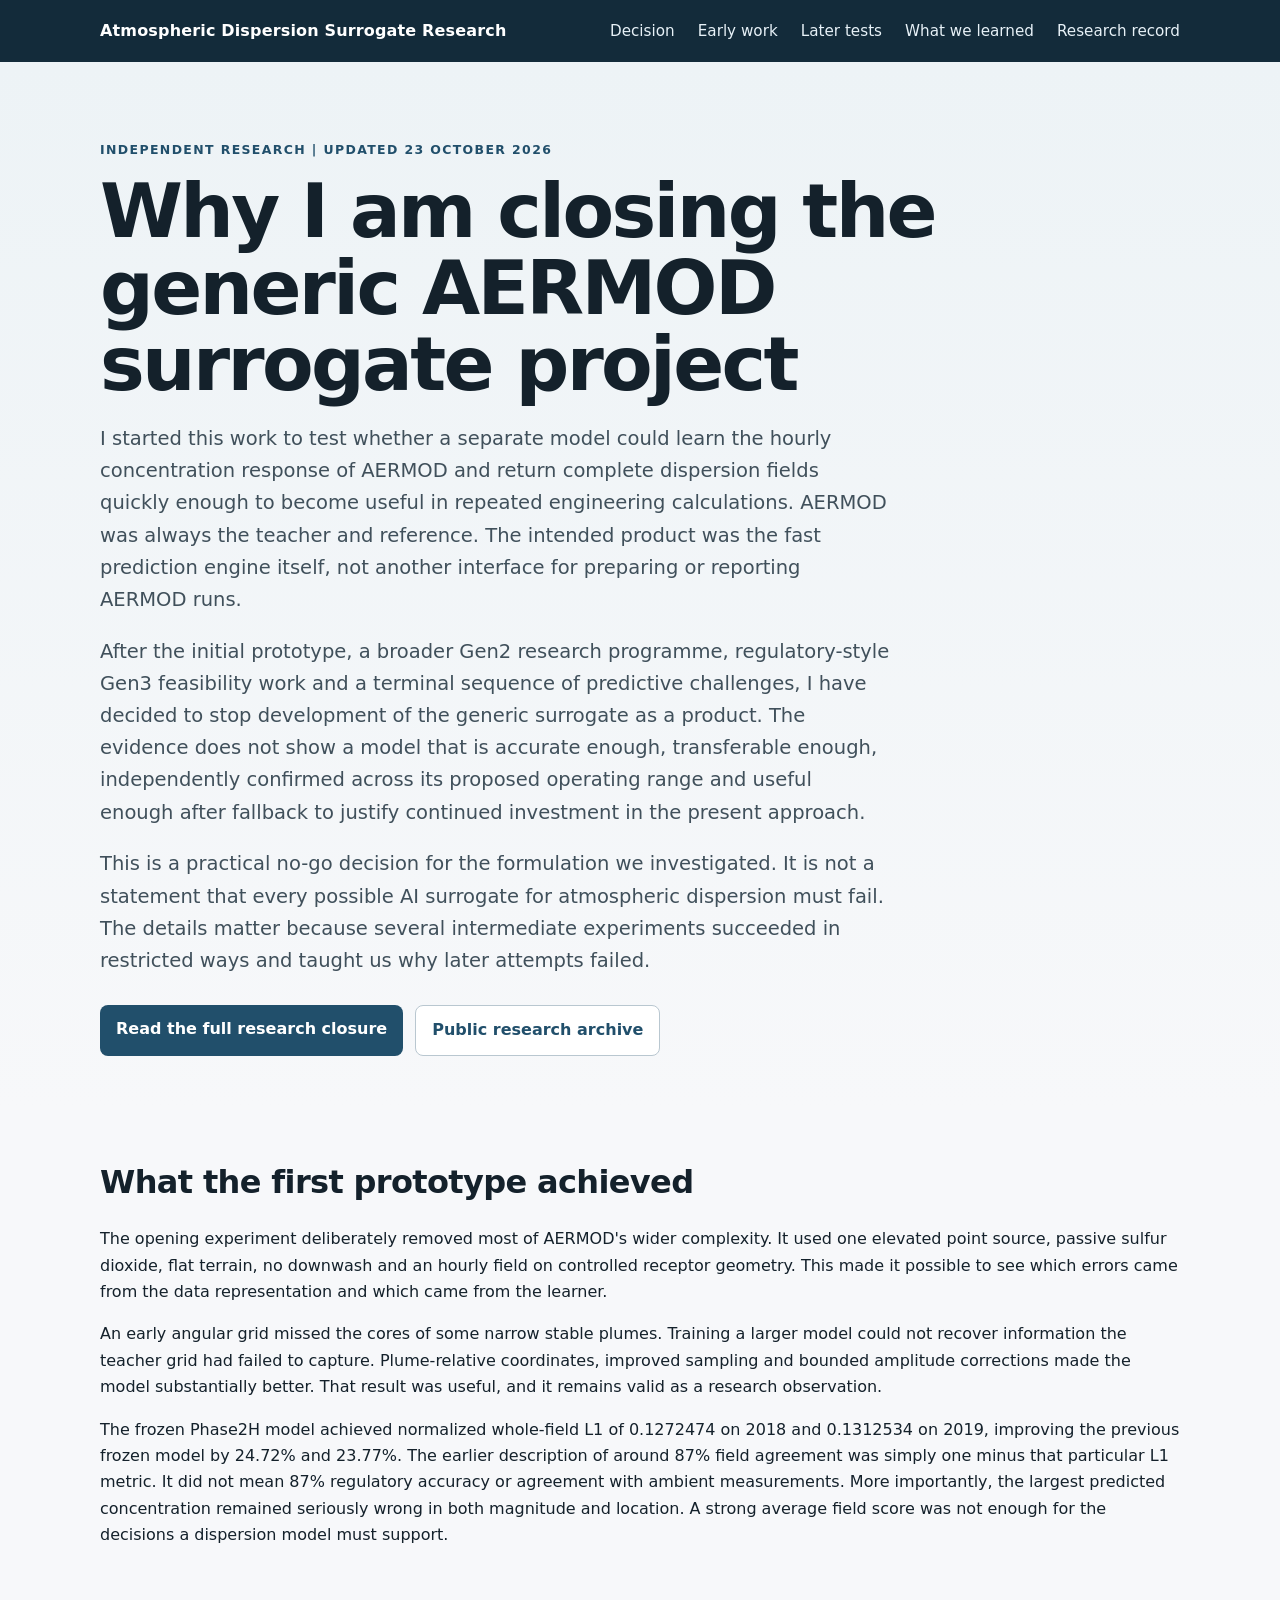
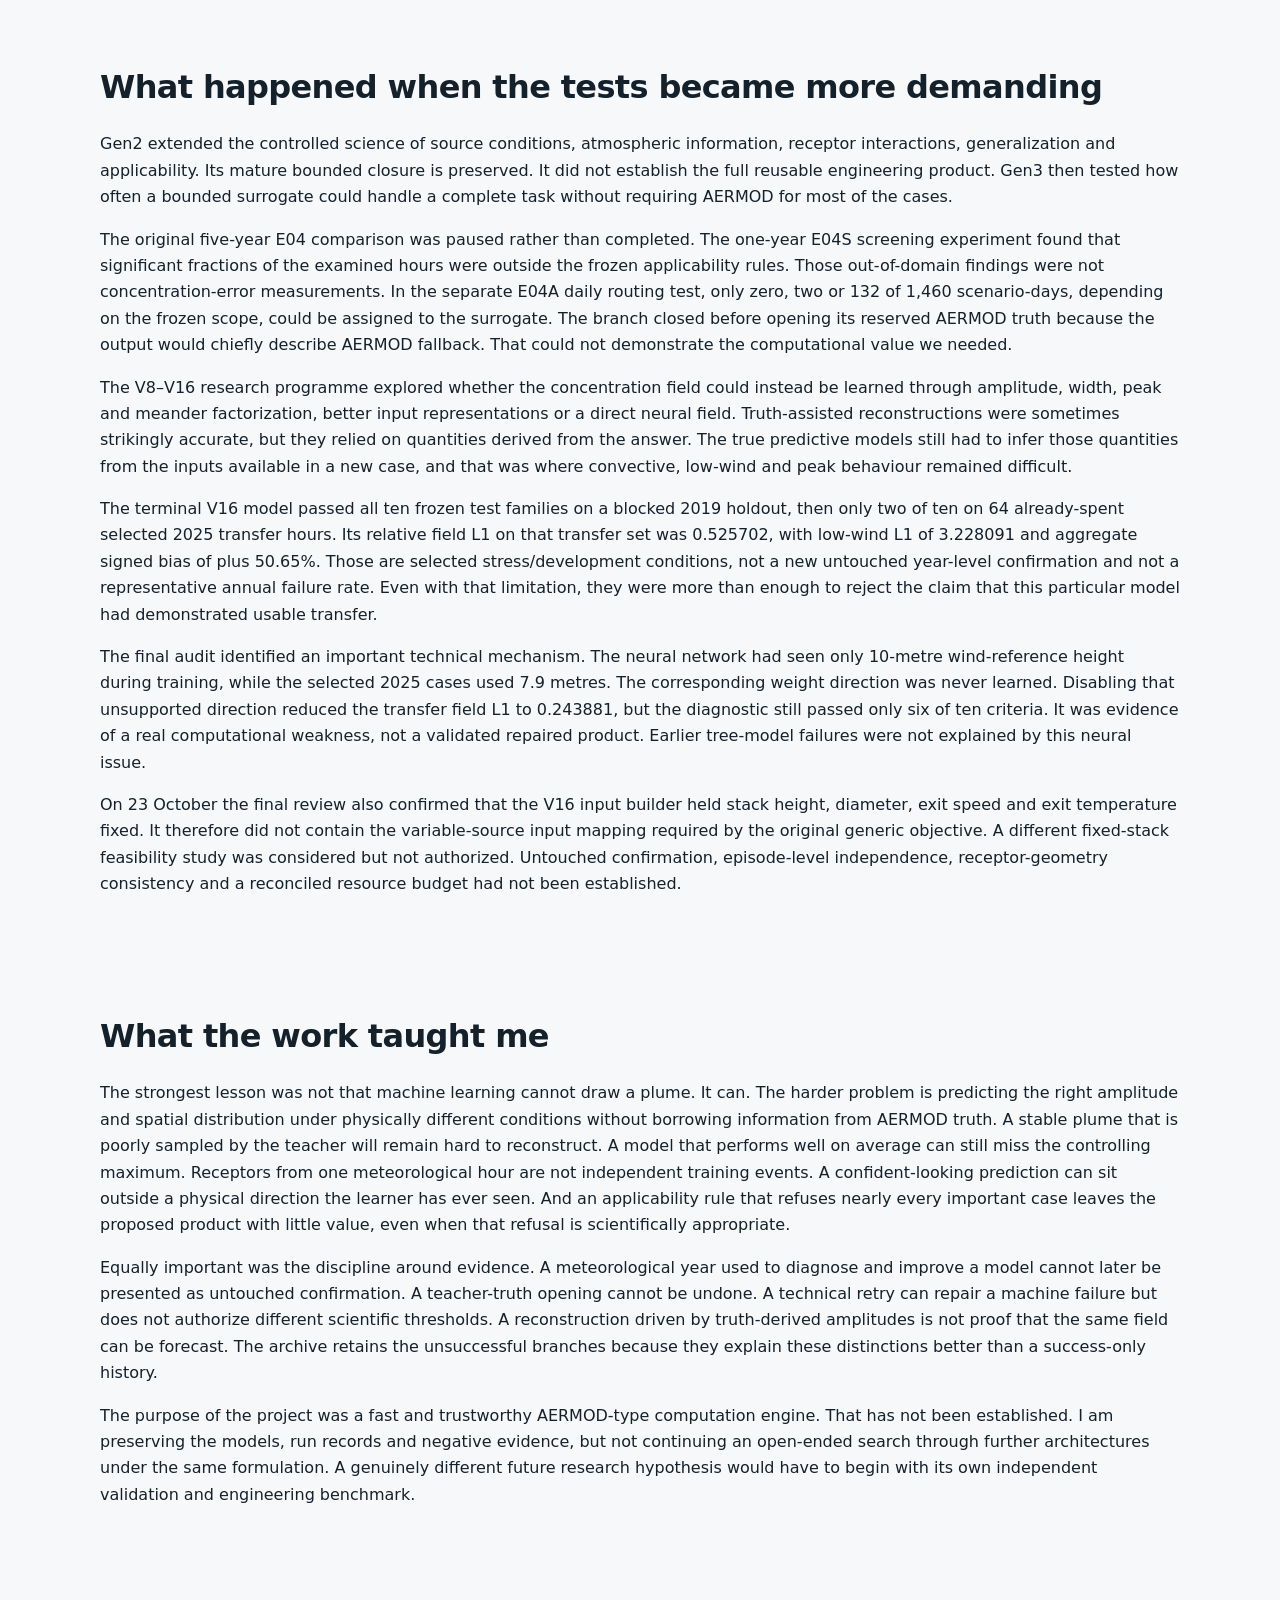
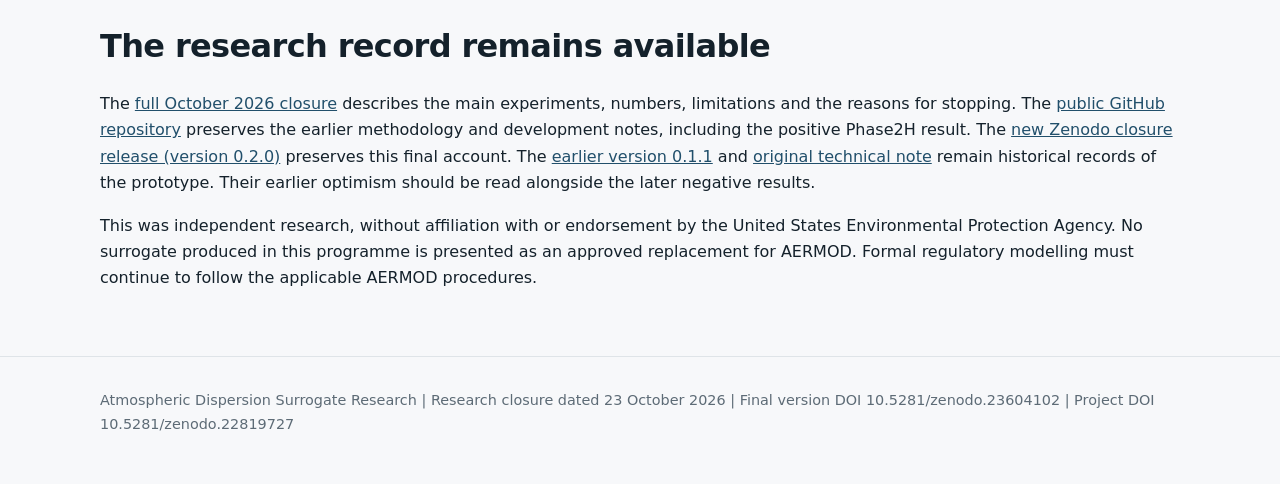
==== commit bb5b4373: "Link published Zenodo v0.2.0 final closure DOI in docs/index.html" ====
--- a/docs/index.html
+++ b/docs/index.html
@@ -64,13 +64,13 @@
 <section id="record">
   <div class="wrap">
     <h2>The research record remains available</h2>
-    <p>The <a href="https://github.com/ahmadhuseynli/aermod-surrogate-research/blob/main/RESEARCH_CLOSURE_2026-10-23.md">full October 2026 closure</a> describes the main experiments, numbers, limitations and the reasons for stopping. The <a href="https://github.com/ahmadhuseynli/aermod-surrogate-research">public GitHub repository</a> preserves the earlier methodology and development notes, including the positive Phase2H result. The <a href="https://doi.org/10.5281/zenodo.22819727">Zenodo project DOI</a> and <a href="assets/AERMOD_SURROGATE_TECHNICAL_NOTE_v0.1.pdf">earlier technical note</a> remain historical releases. They document the state of the work when they were issued and should now be read together with this dated closure.</p>
+    <p>The <a href="https://github.com/ahmadhuseynli/aermod-surrogate-research/blob/main/RESEARCH_CLOSURE_2026-10-23.md">full October 2026 closure</a> describes the main experiments, numbers, limitations and the reasons for stopping. The <a href="https://github.com/ahmadhuseynli/aermod-surrogate-research">public GitHub repository</a> preserves the earlier methodology and development notes, including the positive Phase2H result. The <a href="https://doi.org/10.5281/zenodo.23604102">new Zenodo closure release (version 0.2.0)</a> preserves this final account. The <a href="https://doi.org/10.5281/zenodo.22819728">earlier version 0.1.1</a> and <a href="assets/AERMOD_SURROGATE_TECHNICAL_NOTE_v0.1.pdf">original technical note</a> remain historical records of the prototype. Their earlier optimism should be read alongside the later negative results.</p>
     <p>This was independent research, without affiliation with or endorsement by the United States Environmental Protection Agency. No surrogate produced in this programme is presented as an approved replacement for AERMOD. Formal regulatory modelling must continue to follow the applicable AERMOD procedures.</p>
   </div>
 </section>
 </main>
 <footer>
-  <div class="wrap">Atmospheric Dispersion Surrogate Research | Research closure dated 23 October 2026 | Historical archive DOI 10.5281/zenodo.22819727</div>
+  <div class="wrap">Atmospheric Dispersion Surrogate Research | Research closure dated 23 October 2026 | Final version DOI 10.5281/zenodo.23604102 | Project DOI 10.5281/zenodo.22819727</div>
 </footer>
 </body>
 </html>
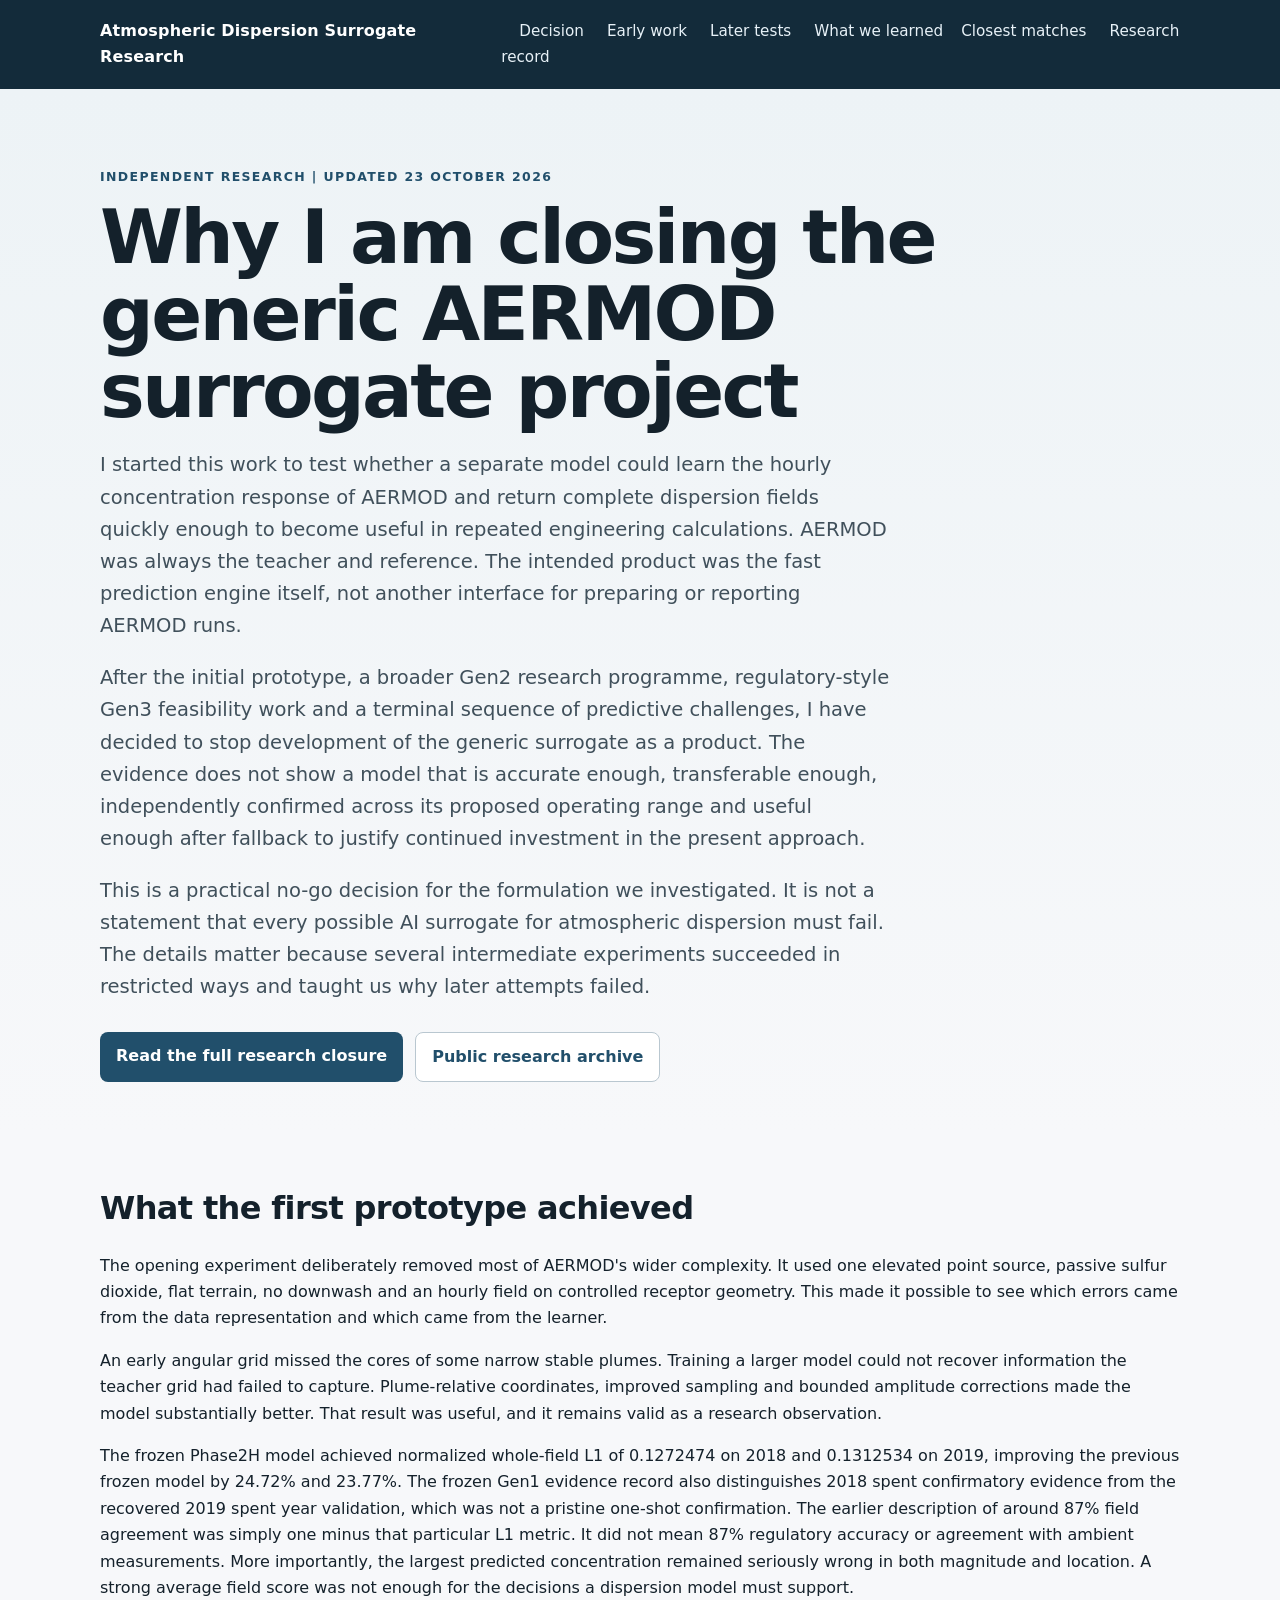
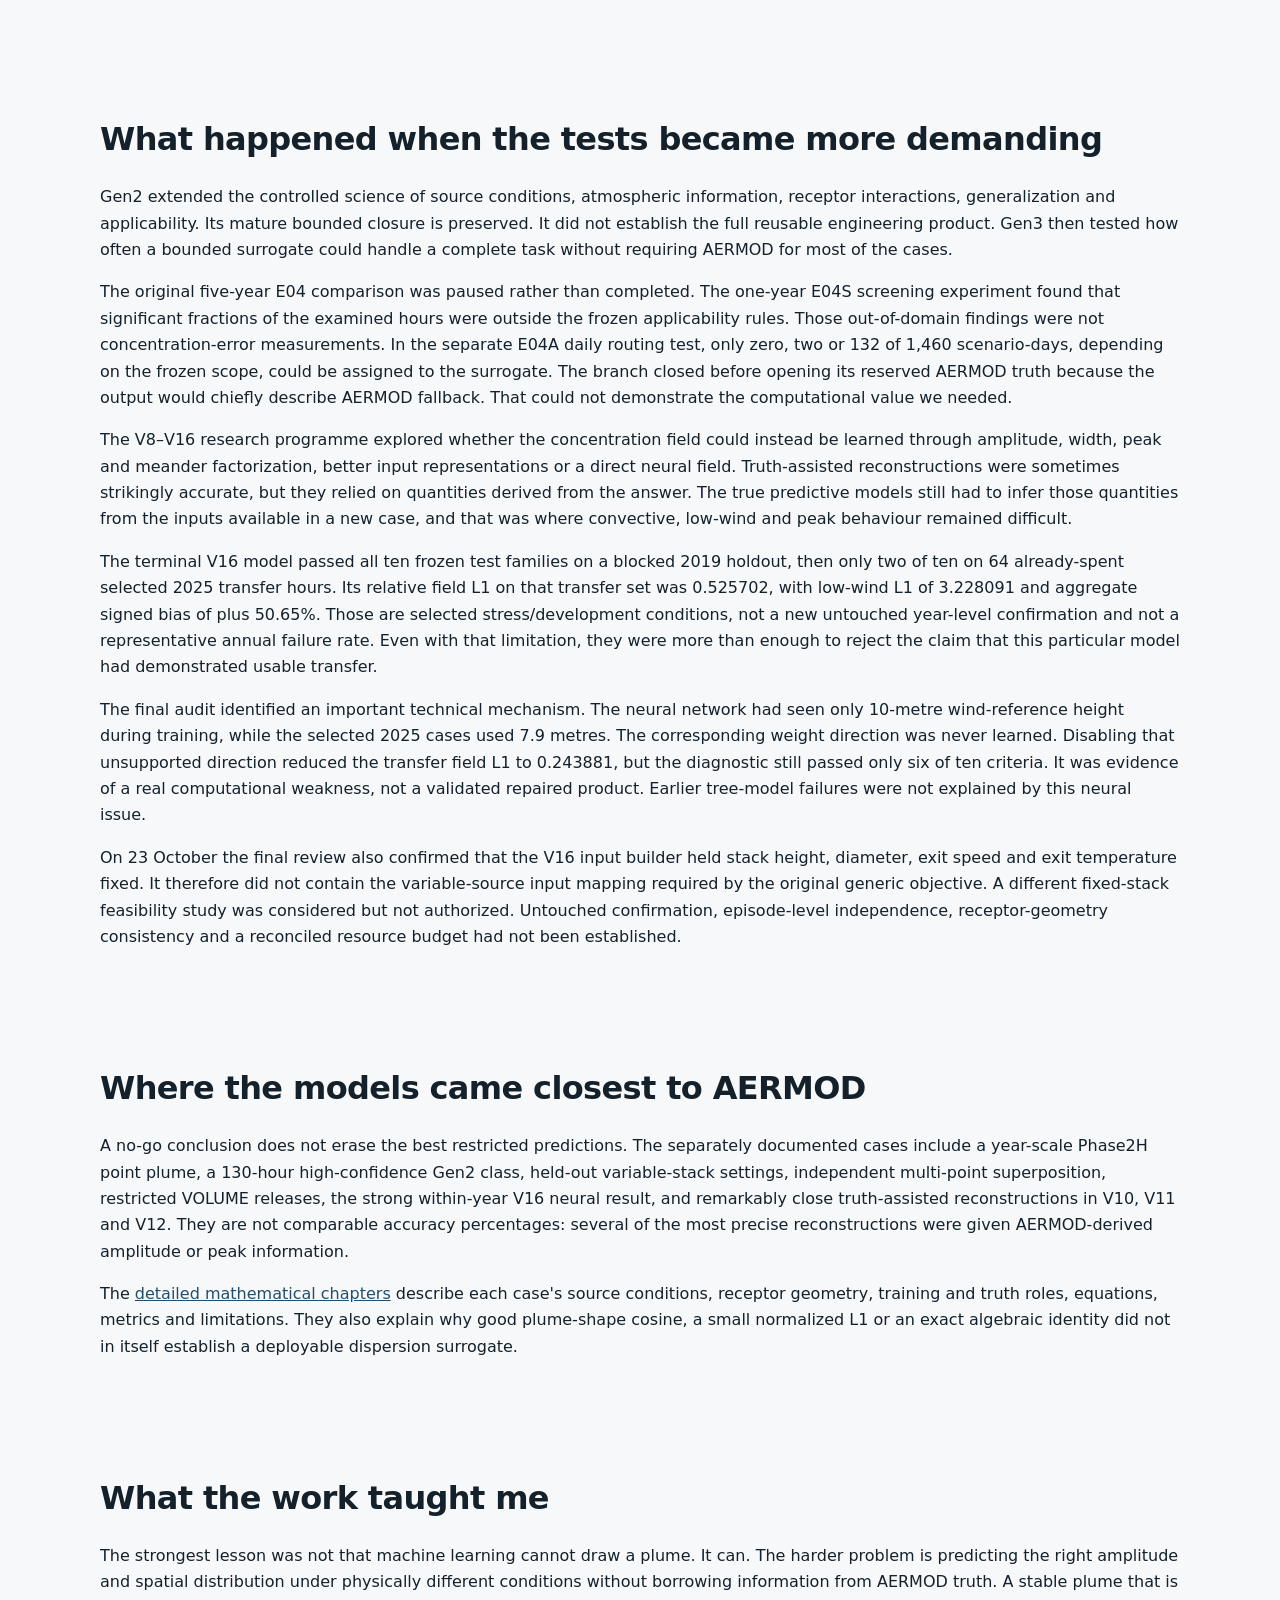
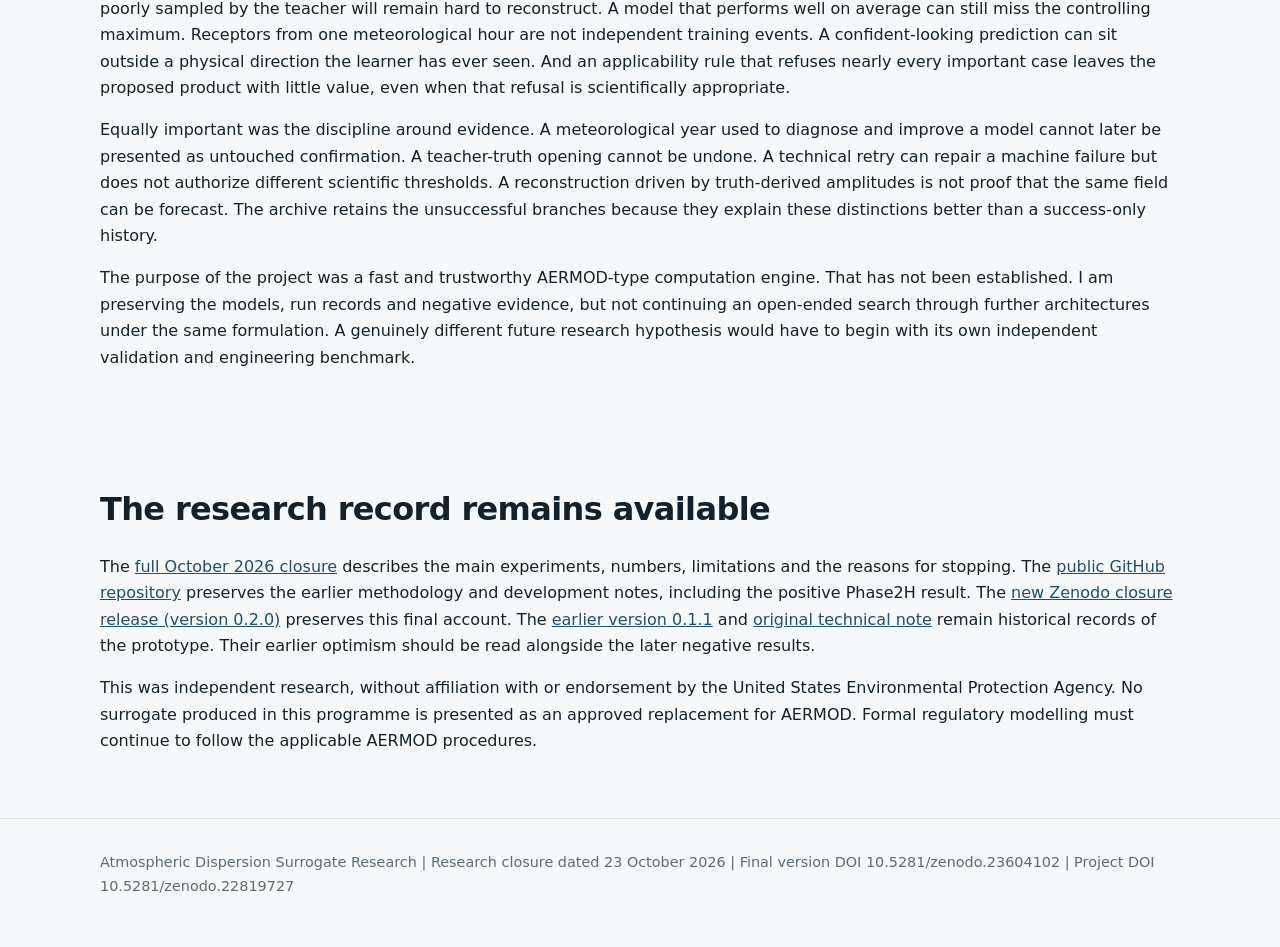
==== commit 3d5e3b35: "Link closest-match mathematical chapters and correct 2019 provenance in docs/index.html" ====
--- a/docs/index.html
+++ b/docs/index.html
@@ -15,7 +15,7 @@
       <a href="#decision">Decision</a>
       <a href="#early">Early work</a>
       <a href="#later">Later tests</a>
-      <a href="#lessons">What we learned</a>
+      <a href="#lessons">What we learned</a><a href="closest-matches.html">Closest matches</a>
       <a href="#record">Research record</a>
     </nav>
   </div>
@@ -39,7 +39,7 @@
     <h2>What the first prototype achieved</h2>
     <p>The opening experiment deliberately removed most of AERMOD's wider complexity. It used one elevated point source, passive sulfur dioxide, flat terrain, no downwash and an hourly field on controlled receptor geometry. This made it possible to see which errors came from the data representation and which came from the learner.</p>
     <p>An early angular grid missed the cores of some narrow stable plumes. Training a larger model could not recover information the teacher grid had failed to capture. Plume-relative coordinates, improved sampling and bounded amplitude corrections made the model substantially better. That result was useful, and it remains valid as a research observation.</p>
-    <p>The frozen Phase2H model achieved normalized whole-field L1 of 0.1272474 on 2018 and 0.1312534 on 2019, improving the previous frozen model by 24.72% and 23.77%. The earlier description of around 87% field agreement was simply one minus that particular L1 metric. It did not mean 87% regulatory accuracy or agreement with ambient measurements. More importantly, the largest predicted concentration remained seriously wrong in both magnitude and location. A strong average field score was not enough for the decisions a dispersion model must support.</p>
+    <p>The frozen Phase2H model achieved normalized whole-field L1 of 0.1272474 on 2018 and 0.1312534 on 2019, improving the previous frozen model by 24.72% and 23.77%. The frozen Gen1 evidence record also distinguishes 2018 spent confirmatory evidence from the recovered 2019 spent year validation, which was not a pristine one-shot confirmation. The earlier description of around 87% field agreement was simply one minus that particular L1 metric. It did not mean 87% regulatory accuracy or agreement with ambient measurements. More importantly, the largest predicted concentration remained seriously wrong in both magnitude and location. A strong average field score was not enough for the decisions a dispersion model must support.</p>
   </div>
 </section>
 <section id="later">
@@ -53,6 +53,11 @@
     <p>On 23 October the final review also confirmed that the V16 input builder held stack height, diameter, exit speed and exit temperature fixed. It therefore did not contain the variable-source input mapping required by the original generic objective. A different fixed-stack feasibility study was considered but not authorized. Untouched confirmation, episode-level independence, receptor-geometry consistency and a reconciled resource budget had not been established.</p>
   </div>
 </section>
+<section id="closest"><div class="wrap">
+<h2>Where the models came closest to AERMOD</h2>
+<p>A no-go conclusion does not erase the best restricted predictions. The separately documented cases include a year-scale Phase2H point plume, a 130-hour high-confidence Gen2 class, held-out variable-stack settings, independent multi-point superposition, restricted VOLUME releases, the strong within-year V16 neural result, and remarkably close truth-assisted reconstructions in V10, V11 and V12. They are not comparable accuracy percentages: several of the most precise reconstructions were given AERMOD-derived amplitude or peak information.</p>
+<p>The <a href="closest-matches.html">detailed mathematical chapters</a> describe each case's source conditions, receptor geometry, training and truth roles, equations, metrics and limitations. They also explain why good plume-shape cosine, a small normalized L1 or an exact algebraic identity did not in itself establish a deployable dispersion surrogate.</p>
+</div></section>
 <section id="lessons">
   <div class="wrap">
     <h2>What the work taught me</h2>
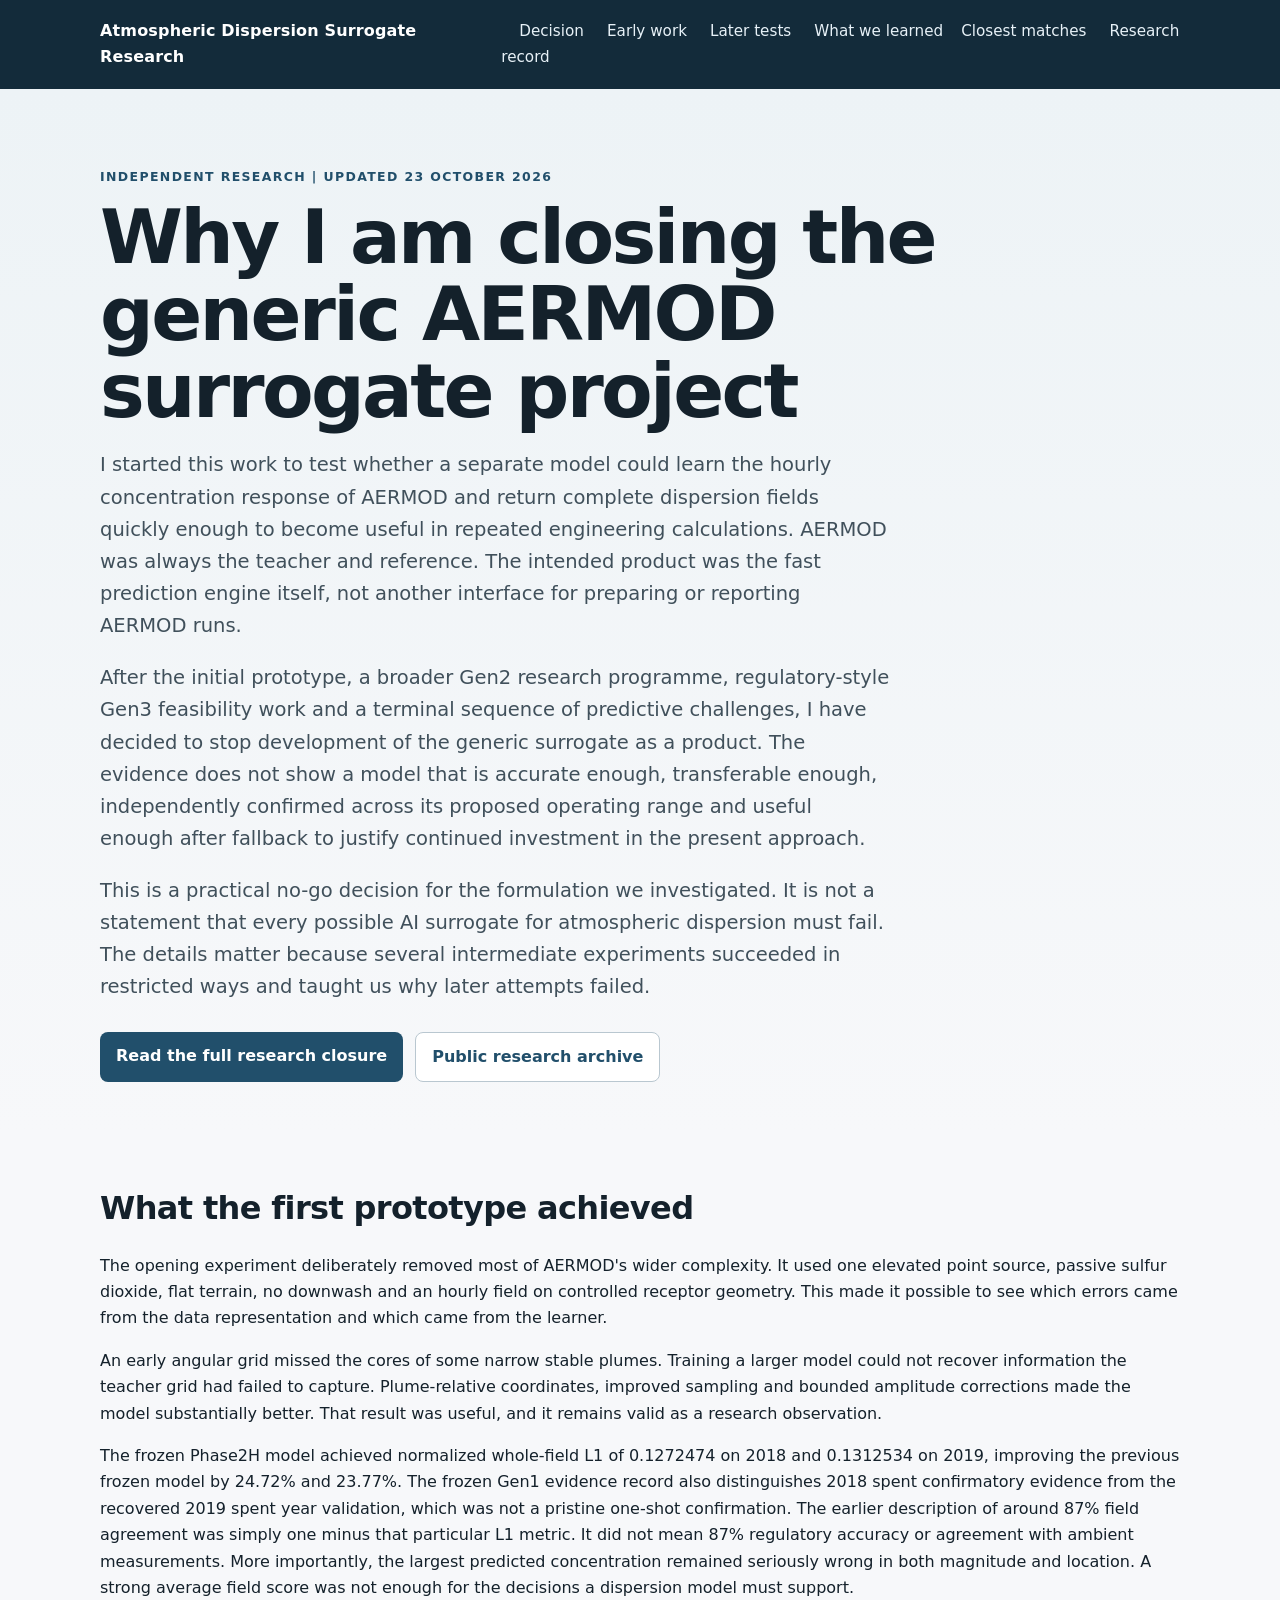
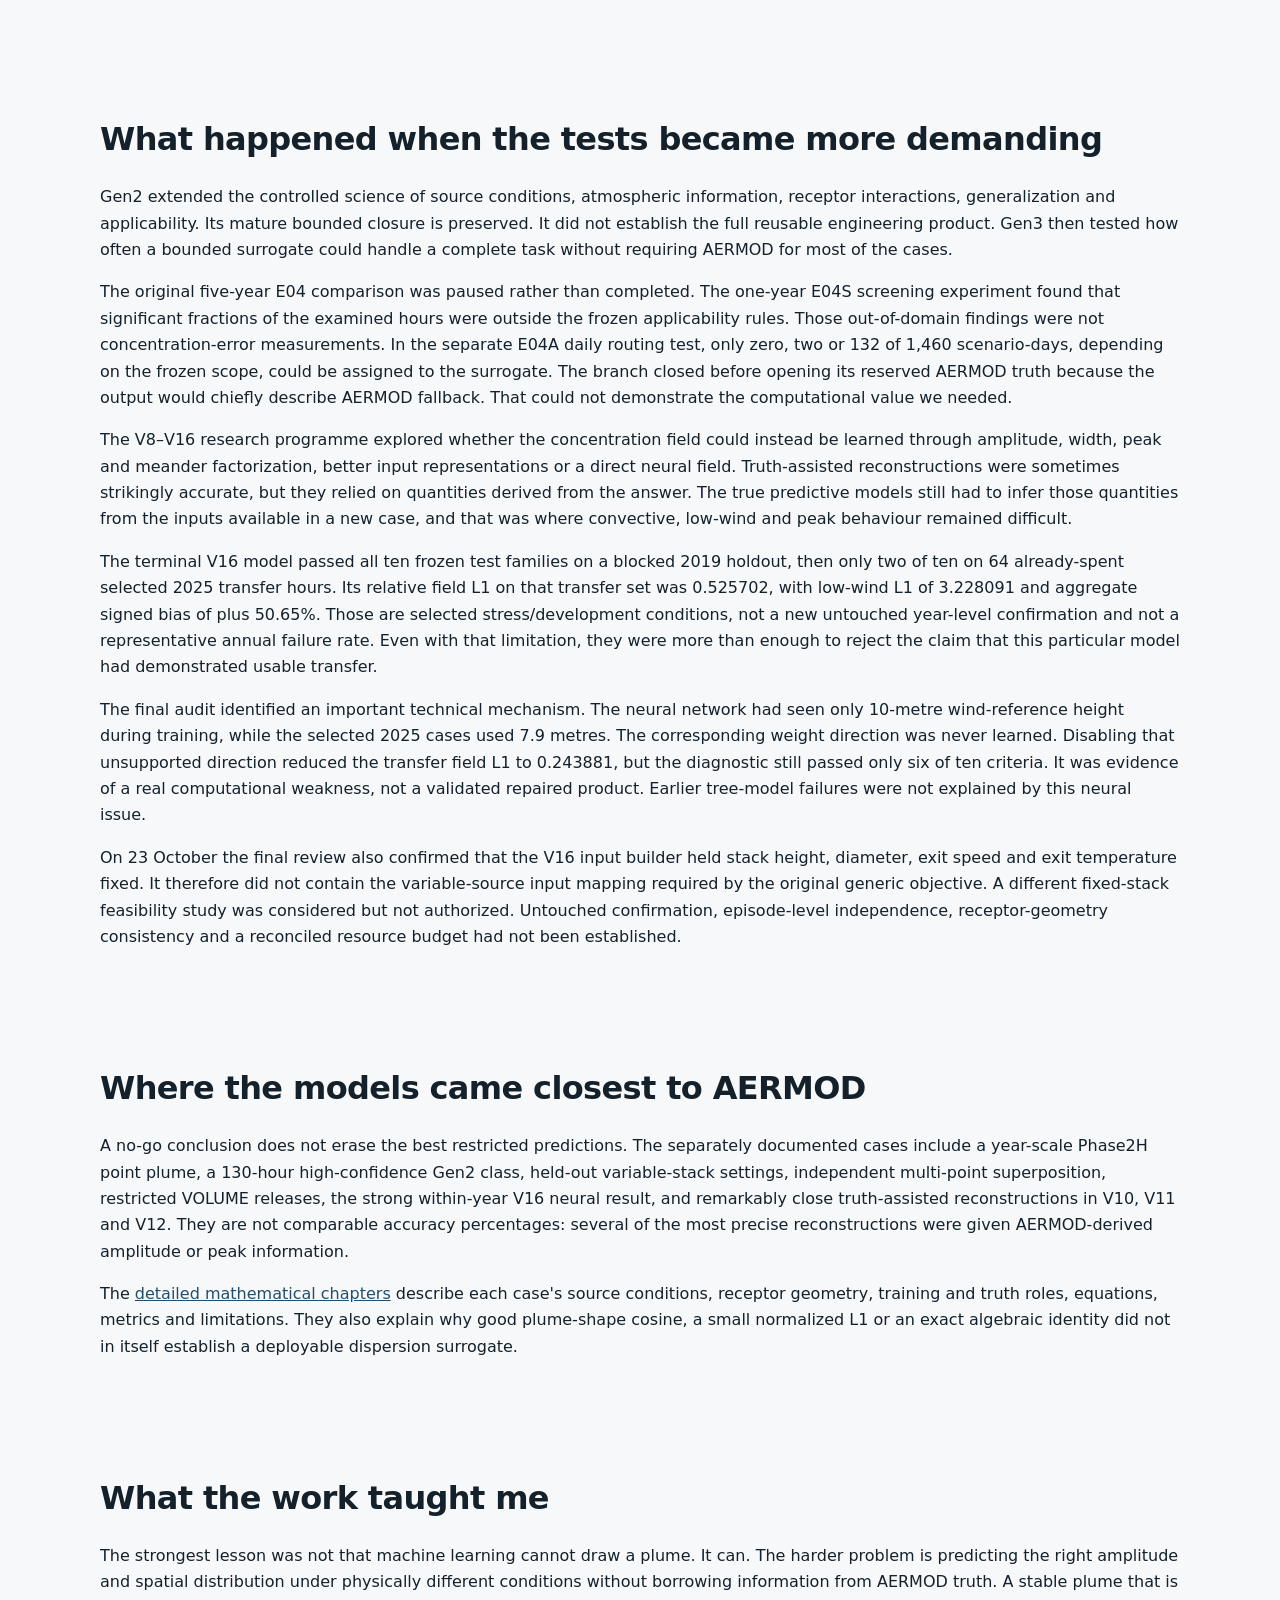
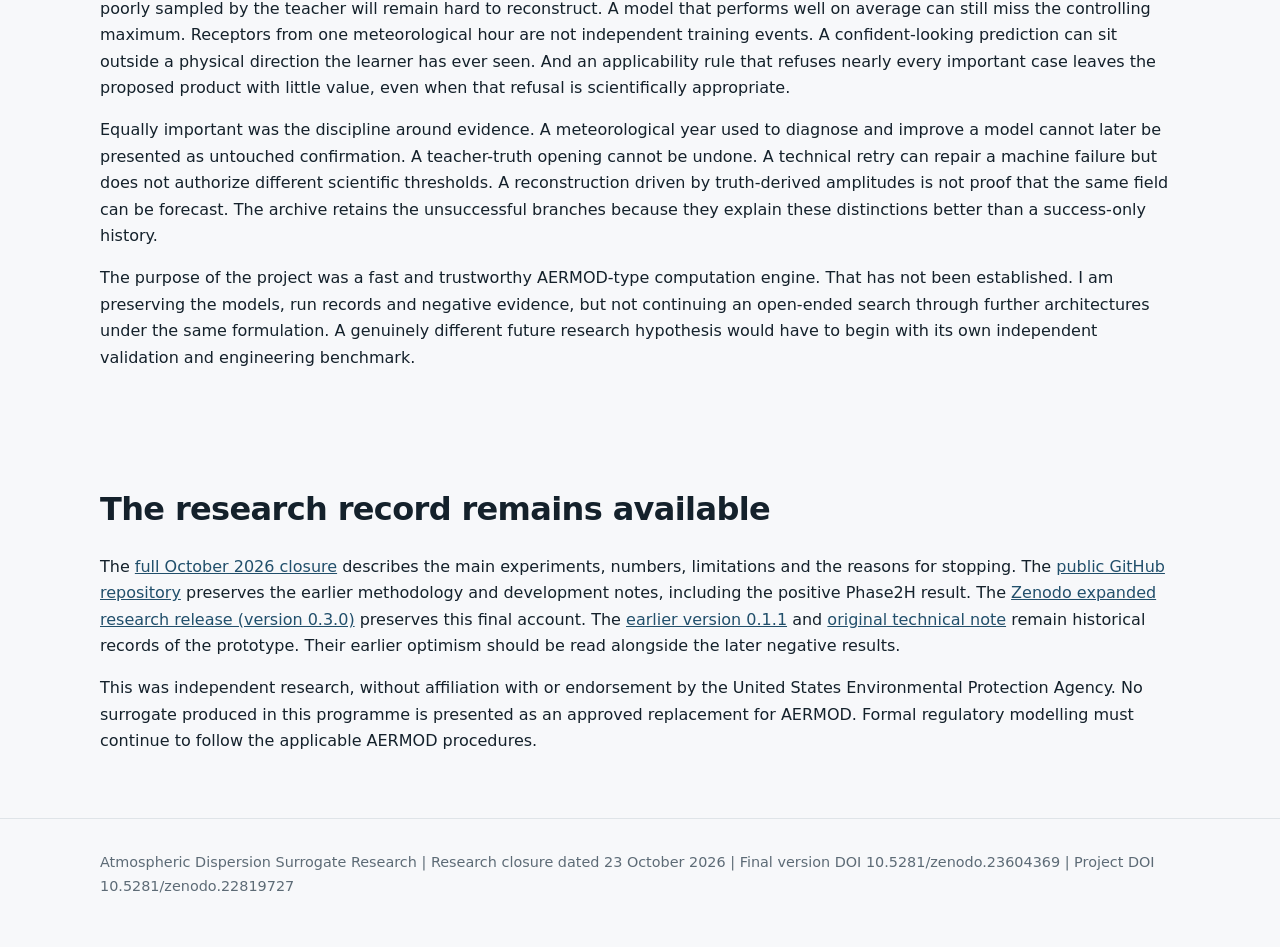
==== commit cb850776: "Link Zenodo 0.3.0 from public research website" ====
--- a/docs/index.html
+++ b/docs/index.html
@@ -69,13 +69,13 @@
 <section id="record">
   <div class="wrap">
     <h2>The research record remains available</h2>
-    <p>The <a href="https://github.com/ahmadhuseynli/aermod-surrogate-research/blob/main/RESEARCH_CLOSURE_2026-10-23.md">full October 2026 closure</a> describes the main experiments, numbers, limitations and the reasons for stopping. The <a href="https://github.com/ahmadhuseynli/aermod-surrogate-research">public GitHub repository</a> preserves the earlier methodology and development notes, including the positive Phase2H result. The <a href="https://doi.org/10.5281/zenodo.23604102">new Zenodo closure release (version 0.2.0)</a> preserves this final account. The <a href="https://doi.org/10.5281/zenodo.22819728">earlier version 0.1.1</a> and <a href="assets/AERMOD_SURROGATE_TECHNICAL_NOTE_v0.1.pdf">original technical note</a> remain historical records of the prototype. Their earlier optimism should be read alongside the later negative results.</p>
+    <p>The <a href="https://github.com/ahmadhuseynli/aermod-surrogate-research/blob/main/RESEARCH_CLOSURE_2026-10-23.md">full October 2026 closure</a> describes the main experiments, numbers, limitations and the reasons for stopping. The <a href="https://github.com/ahmadhuseynli/aermod-surrogate-research">public GitHub repository</a> preserves the earlier methodology and development notes, including the positive Phase2H result. The <a href="https://doi.org/10.5281/zenodo.23604369">Zenodo expanded research release (version 0.3.0)</a> preserves this final account. The <a href="https://doi.org/10.5281/zenodo.22819728">earlier version 0.1.1</a> and <a href="assets/AERMOD_SURROGATE_TECHNICAL_NOTE_v0.1.pdf">original technical note</a> remain historical records of the prototype. Their earlier optimism should be read alongside the later negative results.</p>
     <p>This was independent research, without affiliation with or endorsement by the United States Environmental Protection Agency. No surrogate produced in this programme is presented as an approved replacement for AERMOD. Formal regulatory modelling must continue to follow the applicable AERMOD procedures.</p>
   </div>
 </section>
 </main>
 <footer>
-  <div class="wrap">Atmospheric Dispersion Surrogate Research | Research closure dated 23 October 2026 | Final version DOI 10.5281/zenodo.23604102 | Project DOI 10.5281/zenodo.22819727</div>
+  <div class="wrap">Atmospheric Dispersion Surrogate Research | Research closure dated 23 October 2026 | Final version DOI 10.5281/zenodo.23604369 | Project DOI 10.5281/zenodo.22819727</div>
 </footer>
 </body>
 </html>
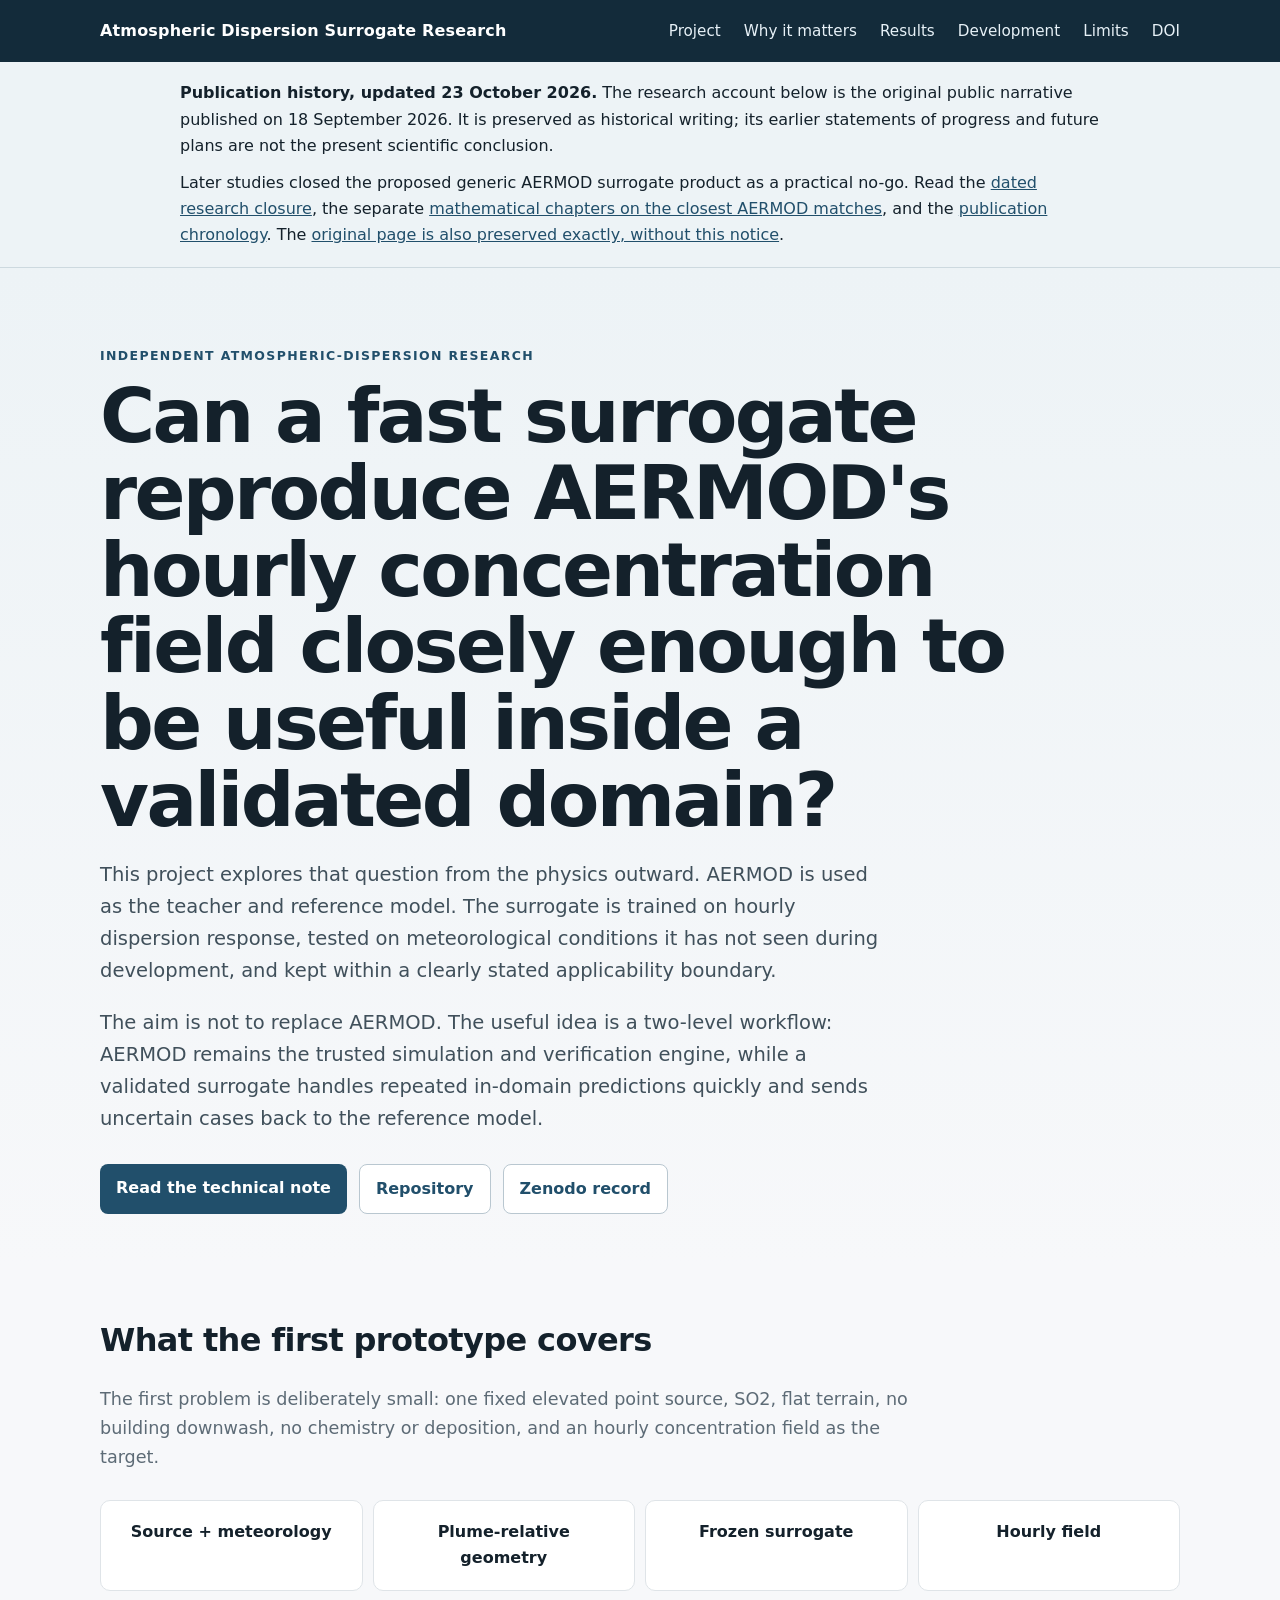
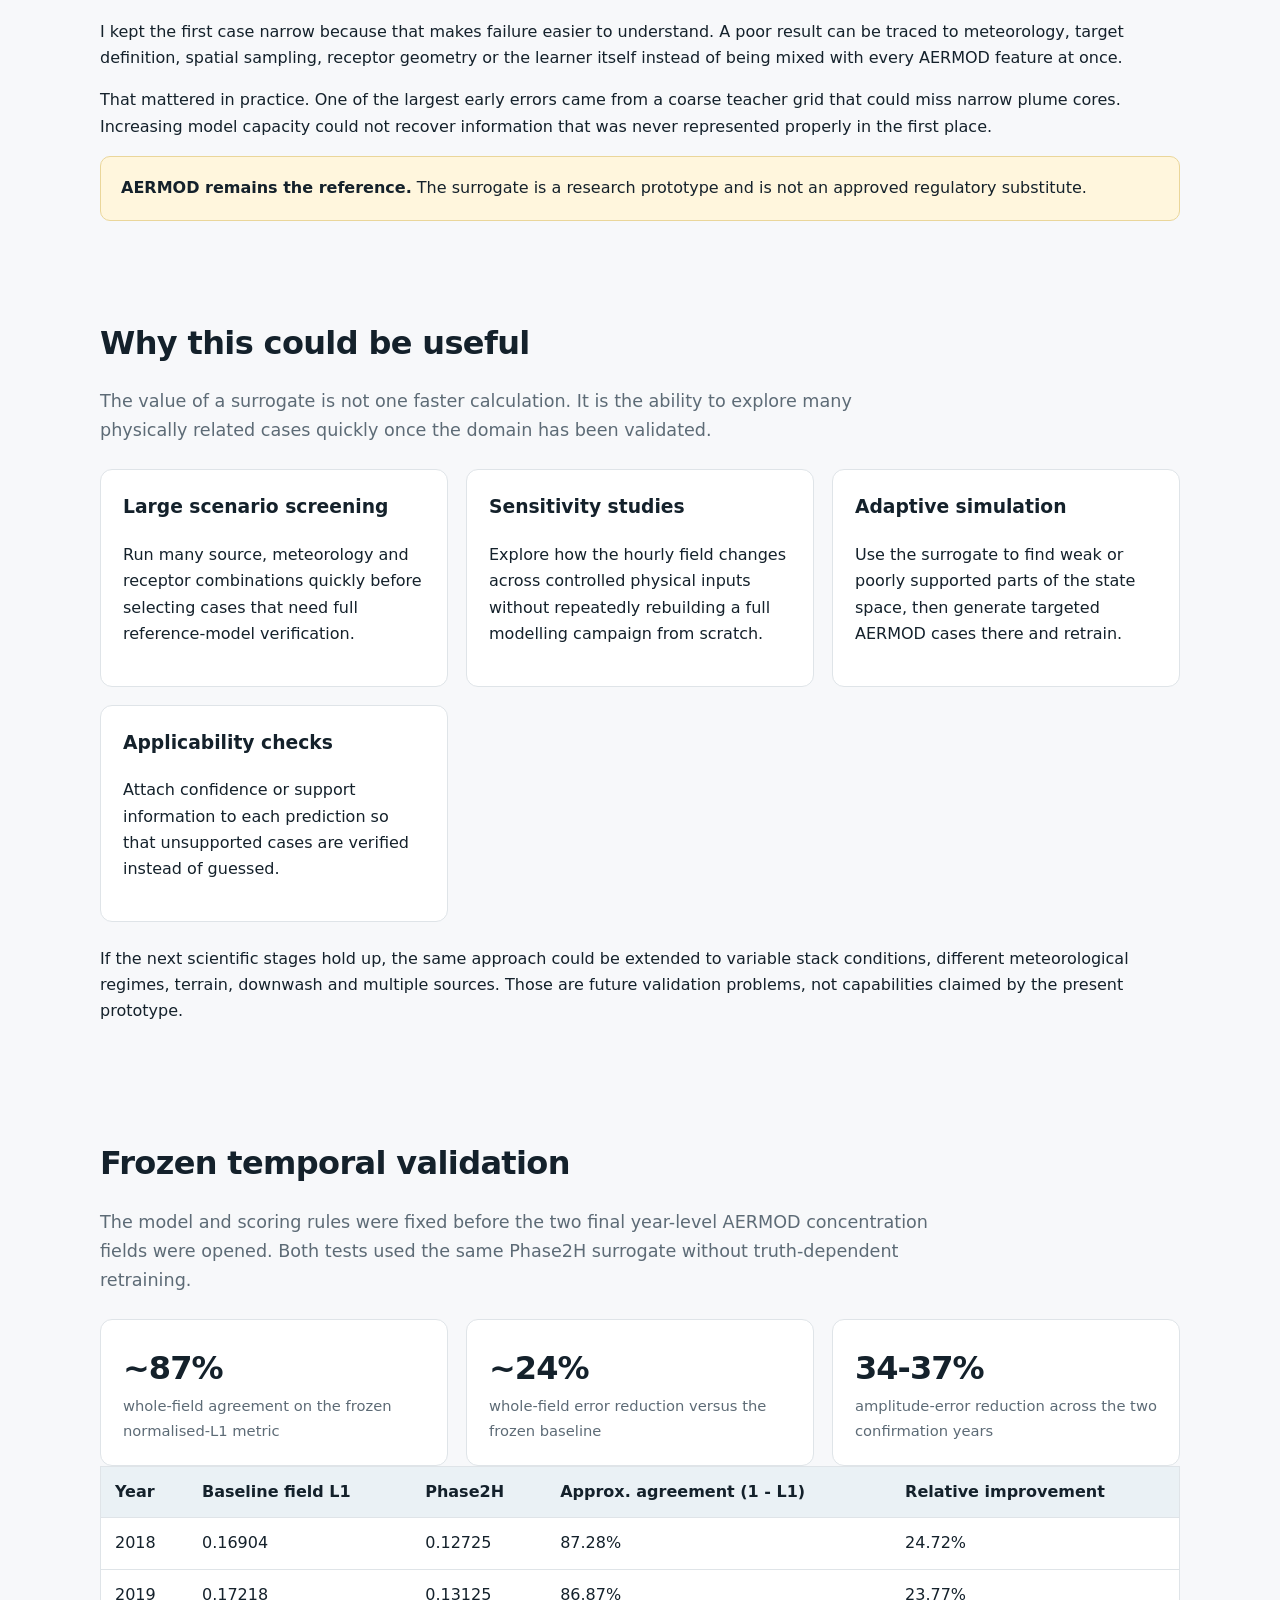
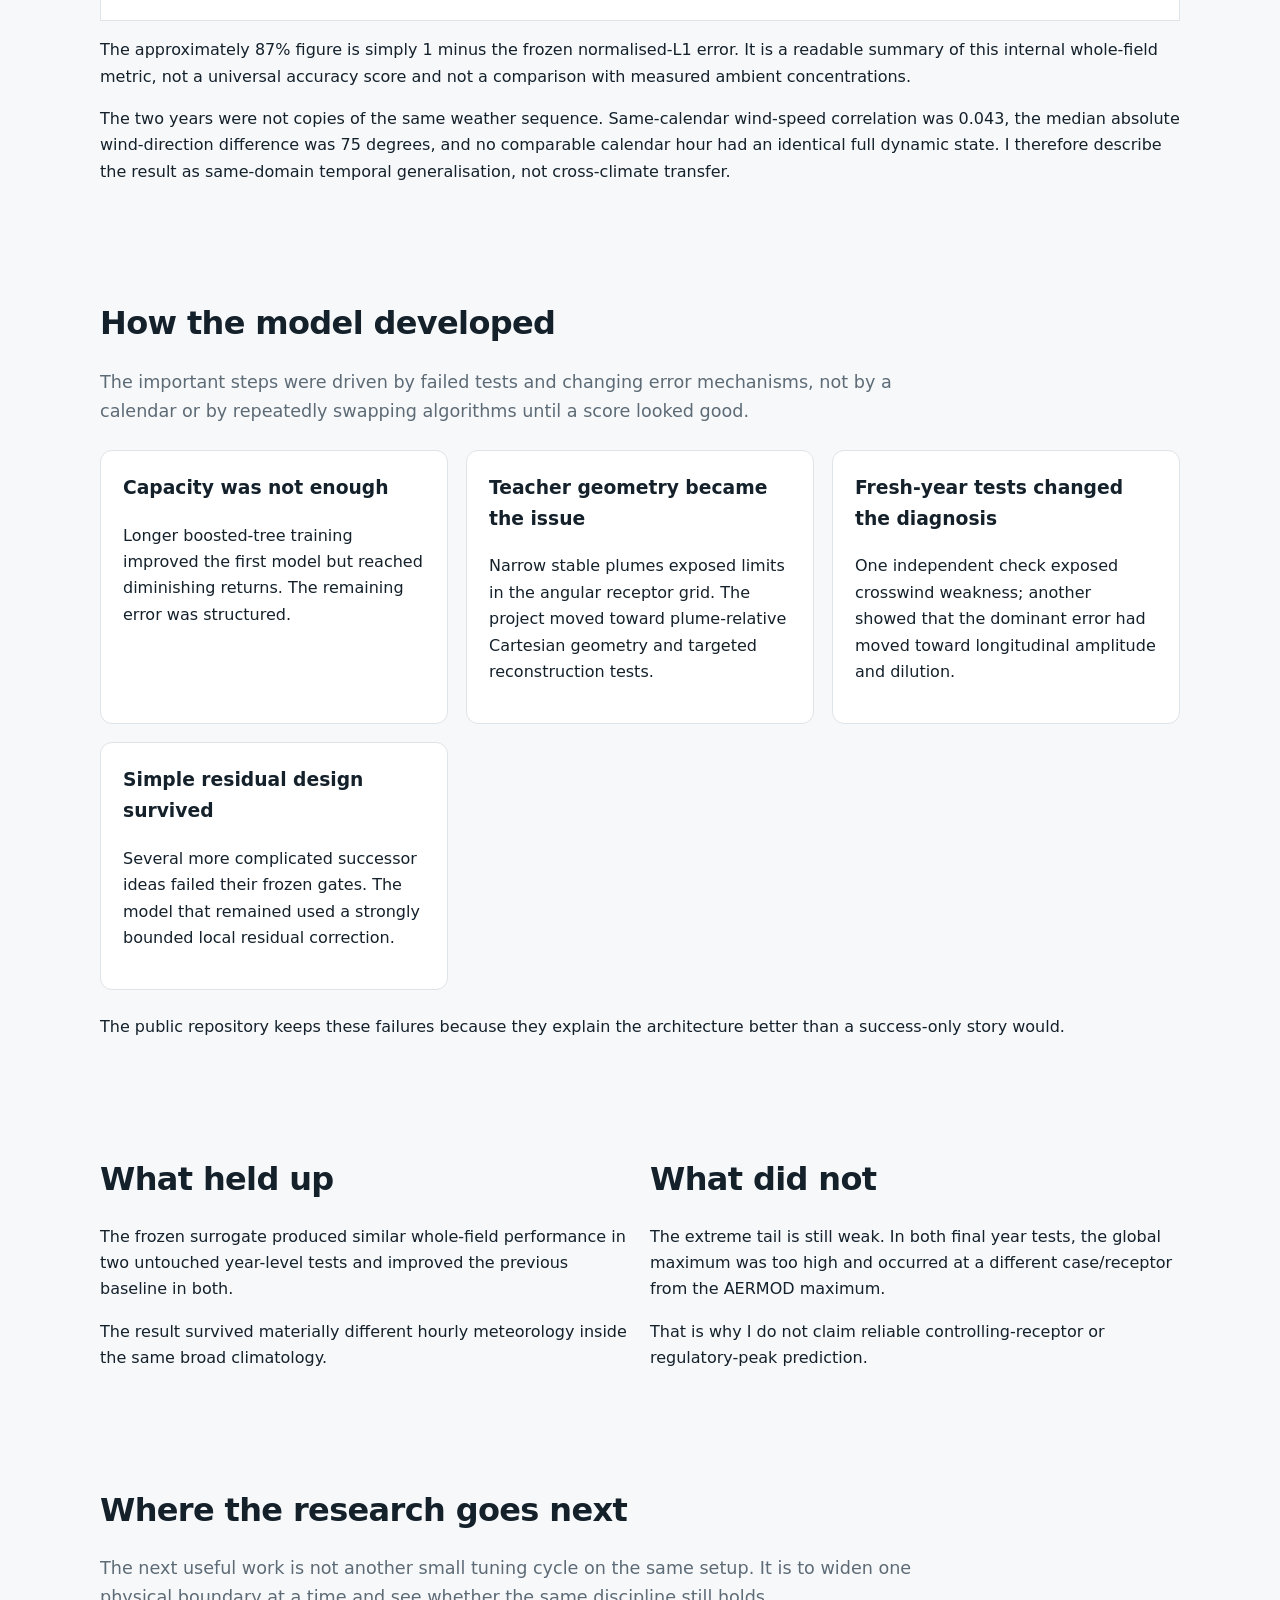
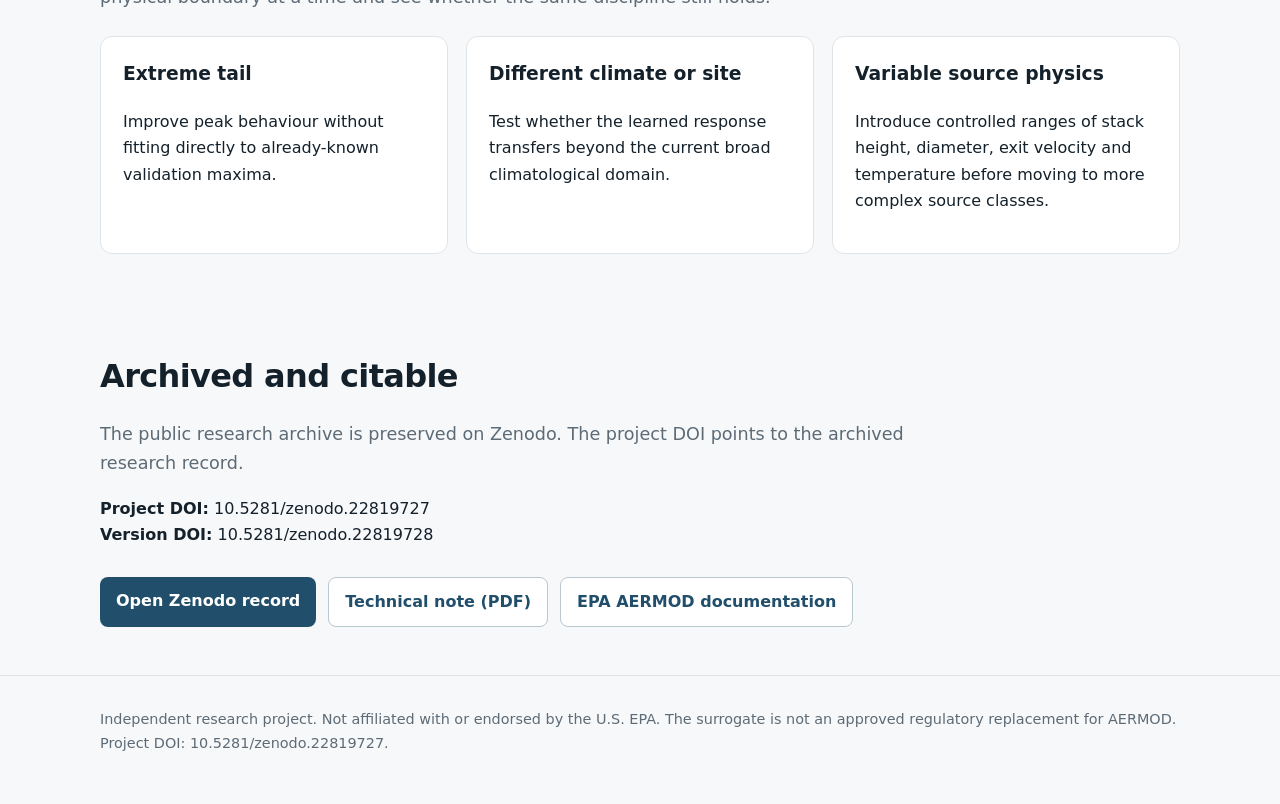
==== commit 7a3511e8: "Restore original 18 Sep public homepage text, add separate dated research-chapter notice" ====
--- a/docs/index.html
+++ b/docs/index.html
@@ -3,8 +3,8 @@
 <head>
   <meta charset="utf-8">
   <meta name="viewport" content="width=device-width, initial-scale=1">
-  <meta name="description" content="Final account of the atmospheric dispersion surrogate research programme, closed as a practical no-go for a generic AERMOD surrogate product in October 2026.">
-  <title>Atmospheric Dispersion Surrogate Research — Final Research Account</title>
+  <meta name="description" content="Independent research on a fast AERMOD-type atmospheric-dispersion surrogate, including frozen validation results, development lessons and known limits.">
+  <title>Atmospheric Dispersion Surrogate Research</title>
   <link rel="stylesheet" href="styles.css">
 </head>
 <body>
@@ -12,70 +12,146 @@
   <div class="wrap row">
     <div class="brand">Atmospheric Dispersion Surrogate Research</div>
     <nav>
-      <a href="#decision">Decision</a>
-      <a href="#early">Early work</a>
-      <a href="#later">Later tests</a>
-      <a href="#lessons">What we learned</a><a href="closest-matches.html">Closest matches</a>
-      <a href="#record">Research record</a>
+      <a href="#project">Project</a>
+      <a href="#use">Why it matters</a>
+      <a href="#results">Results</a>
+      <a href="#history">Development</a>
+      <a href="#limits">Limits</a>
+      <a href="https://doi.org/10.5281/zenodo.22819727">DOI</a>
     </nav>
   </div>
 </header>
+
+<section aria-label="Later research updates" style="padding:18px 0;background:#edf3f6;border-bottom:1px solid #cdd9df">
+  <div class="wrap" style="max-width:920px">
+    <p style="margin:0 0 10px"><strong>Publication history, updated 23 October 2026.</strong> The research account below is the original public narrative published on 18 September 2026. It is preserved as historical writing; its earlier statements of progress and future plans are not the present scientific conclusion.</p>
+    <p style="margin:0">Later studies closed the proposed generic AERMOD surrogate product as a practical no-go. Read the <a href="no-go-2026-10-23.html">dated research closure</a>, the separate <a href="closest-matches.html">mathematical chapters on the closest AERMOD matches</a>, and the <a href="https://github.com/ahmadhuseynli/aermod-surrogate-research/blob/main/PUBLICATION_HISTORY.md">publication chronology</a>. The <a href="original-publication-2026-09-18.html">original page is also preserved exactly, without this notice</a>.</p>
+  </div>
+</section>
+
 <main>
-<section class="hero" id="decision">
+<section class="hero">
   <div class="wrap">
-    <div class="eyebrow">Independent research | Updated 23 October 2026</div>
-    <h1>Why I am closing the generic AERMOD surrogate project</h1>
-    <p>I started this work to test whether a separate model could learn the hourly concentration response of AERMOD and return complete dispersion fields quickly enough to become useful in repeated engineering calculations. AERMOD was always the teacher and reference. The intended product was the fast prediction engine itself, not another interface for preparing or reporting AERMOD runs.</p>
-    <p>After the initial prototype, a broader Gen2 research programme, regulatory-style Gen3 feasibility work and a terminal sequence of predictive challenges, I have decided to stop development of the generic surrogate as a product. The evidence does not show a model that is accurate enough, transferable enough, independently confirmed across its proposed operating range and useful enough after fallback to justify continued investment in the present approach.</p>
-    <p>This is a practical no-go decision for the formulation we investigated. It is not a statement that every possible AI surrogate for atmospheric dispersion must fail. The details matter because several intermediate experiments succeeded in restricted ways and taught us why later attempts failed.</p>
+    <div class="eyebrow">Independent atmospheric-dispersion research</div>
+    <h1>Can a fast surrogate reproduce AERMOD's hourly concentration field closely enough to be useful inside a validated domain?</h1>
+    <p>This project explores that question from the physics outward. AERMOD is used as the teacher and reference model. The surrogate is trained on hourly dispersion response, tested on meteorological conditions it has not seen during development, and kept within a clearly stated applicability boundary.</p>
+    <p>The aim is not to replace AERMOD. The useful idea is a two-level workflow: AERMOD remains the trusted simulation and verification engine, while a validated surrogate handles repeated in-domain predictions quickly and sends uncertain cases back to the reference model.</p>
     <div class="buttons">
-      <a class="button" href="https://github.com/ahmadhuseynli/aermod-surrogate-research/blob/main/RESEARCH_CLOSURE_2026-10-23.md">Read the full research closure</a>
-      <a class="button secondary" href="https://github.com/ahmadhuseynli/aermod-surrogate-research">Public research archive</a>
+      <a class="button" href="assets/AERMOD_SURROGATE_TECHNICAL_NOTE_v0.1.pdf">Read the technical note</a>
+      <a class="button secondary" href="https://github.com/ahmadhuseynli/aermod-surrogate-research">Repository</a>
+      <a class="button secondary" href="https://doi.org/10.5281/zenodo.22819727">Zenodo record</a>
     </div>
   </div>
 </section>
-<section id="early">
+
+<section id="project">
   <div class="wrap">
-    <h2>What the first prototype achieved</h2>
-    <p>The opening experiment deliberately removed most of AERMOD's wider complexity. It used one elevated point source, passive sulfur dioxide, flat terrain, no downwash and an hourly field on controlled receptor geometry. This made it possible to see which errors came from the data representation and which came from the learner.</p>
-    <p>An early angular grid missed the cores of some narrow stable plumes. Training a larger model could not recover information the teacher grid had failed to capture. Plume-relative coordinates, improved sampling and bounded amplitude corrections made the model substantially better. That result was useful, and it remains valid as a research observation.</p>
-    <p>The frozen Phase2H model achieved normalized whole-field L1 of 0.1272474 on 2018 and 0.1312534 on 2019, improving the previous frozen model by 24.72% and 23.77%. The frozen Gen1 evidence record also distinguishes 2018 spent confirmatory evidence from the recovered 2019 spent year validation, which was not a pristine one-shot confirmation. The earlier description of around 87% field agreement was simply one minus that particular L1 metric. It did not mean 87% regulatory accuracy or agreement with ambient measurements. More importantly, the largest predicted concentration remained seriously wrong in both magnitude and location. A strong average field score was not enough for the decisions a dispersion model must support.</p>
+    <h2>What the first prototype covers</h2>
+    <p class="lead">The first problem is deliberately small: one fixed elevated point source, SO2, flat terrain, no building downwash, no chemistry or deposition, and an hourly concentration field as the target.</p>
+    <div class="flow">
+      <div>Source + meteorology</div>
+      <div>Plume-relative geometry</div>
+      <div>Frozen surrogate</div>
+      <div>Hourly field</div>
+    </div>
+    <p>I kept the first case narrow because that makes failure easier to understand. A poor result can be traced to meteorology, target definition, spatial sampling, receptor geometry or the learner itself instead of being mixed with every AERMOD feature at once.</p>
+    <p>That mattered in practice. One of the largest early errors came from a coarse teacher grid that could miss narrow plume cores. Increasing model capacity could not recover information that was never represented properly in the first place.</p>
+    <div class="note"><strong>AERMOD remains the reference.</strong> The surrogate is a research prototype and is not an approved regulatory substitute.</div>
   </div>
 </section>
-<section id="later">
+
+<section id="use">
   <div class="wrap">
-    <h2>What happened when the tests became more demanding</h2>
-    <p>Gen2 extended the controlled science of source conditions, atmospheric information, receptor interactions, generalization and applicability. Its mature bounded closure is preserved. It did not establish the full reusable engineering product. Gen3 then tested how often a bounded surrogate could handle a complete task without requiring AERMOD for most of the cases.</p>
-    <p>The original five-year E04 comparison was paused rather than completed. The one-year E04S screening experiment found that significant fractions of the examined hours were outside the frozen applicability rules. Those out-of-domain findings were not concentration-error measurements. In the separate E04A daily routing test, only zero, two or 132 of 1,460 scenario-days, depending on the frozen scope, could be assigned to the surrogate. The branch closed before opening its reserved AERMOD truth because the output would chiefly describe AERMOD fallback. That could not demonstrate the computational value we needed.</p>
-    <p>The V8–V16 research programme explored whether the concentration field could instead be learned through amplitude, width, peak and meander factorization, better input representations or a direct neural field. Truth-assisted reconstructions were sometimes strikingly accurate, but they relied on quantities derived from the answer. The true predictive models still had to infer those quantities from the inputs available in a new case, and that was where convective, low-wind and peak behaviour remained difficult.</p>
-    <p>The terminal V16 model passed all ten frozen test families on a blocked 2019 holdout, then only two of ten on 64 already-spent selected 2025 transfer hours. Its relative field L1 on that transfer set was 0.525702, with low-wind L1 of 3.228091 and aggregate signed bias of plus 50.65%. Those are selected stress/development conditions, not a new untouched year-level confirmation and not a representative annual failure rate. Even with that limitation, they were more than enough to reject the claim that this particular model had demonstrated usable transfer.</p>
-    <p>The final audit identified an important technical mechanism. The neural network had seen only 10-metre wind-reference height during training, while the selected 2025 cases used 7.9 metres. The corresponding weight direction was never learned. Disabling that unsupported direction reduced the transfer field L1 to 0.243881, but the diagnostic still passed only six of ten criteria. It was evidence of a real computational weakness, not a validated repaired product. Earlier tree-model failures were not explained by this neural issue.</p>
-    <p>On 23 October the final review also confirmed that the V16 input builder held stack height, diameter, exit speed and exit temperature fixed. It therefore did not contain the variable-source input mapping required by the original generic objective. A different fixed-stack feasibility study was considered but not authorized. Untouched confirmation, episode-level independence, receptor-geometry consistency and a reconciled resource budget had not been established.</p>
+    <h2>Why this could be useful</h2>
+    <p class="lead">The value of a surrogate is not one faster calculation. It is the ability to explore many physically related cases quickly once the domain has been validated.</p>
+    <div class="grid">
+      <div class="card"><h3>Large scenario screening</h3><p>Run many source, meteorology and receptor combinations quickly before selecting cases that need full reference-model verification.</p></div>
+      <div class="card"><h3>Sensitivity studies</h3><p>Explore how the hourly field changes across controlled physical inputs without repeatedly rebuilding a full modelling campaign from scratch.</p></div>
+      <div class="card"><h3>Adaptive simulation</h3><p>Use the surrogate to find weak or poorly supported parts of the state space, then generate targeted AERMOD cases there and retrain.</p></div>
+      <div class="card"><h3>Applicability checks</h3><p>Attach confidence or support information to each prediction so that unsupported cases are verified instead of guessed.</p></div>
+    </div>
+    <p style="margin-top:24px">If the next scientific stages hold up, the same approach could be extended to variable stack conditions, different meteorological regimes, terrain, downwash and multiple sources. Those are future validation problems, not capabilities claimed by the present prototype.</p>
   </div>
 </section>
-<section id="closest"><div class="wrap">
-<h2>Where the models came closest to AERMOD</h2>
-<p>A no-go conclusion does not erase the best restricted predictions. The separately documented cases include a year-scale Phase2H point plume, a 130-hour high-confidence Gen2 class, held-out variable-stack settings, independent multi-point superposition, restricted VOLUME releases, the strong within-year V16 neural result, and remarkably close truth-assisted reconstructions in V10, V11 and V12. They are not comparable accuracy percentages: several of the most precise reconstructions were given AERMOD-derived amplitude or peak information.</p>
-<p>The <a href="closest-matches.html">detailed mathematical chapters</a> describe each case's source conditions, receptor geometry, training and truth roles, equations, metrics and limitations. They also explain why good plume-shape cosine, a small normalized L1 or an exact algebraic identity did not in itself establish a deployable dispersion surrogate.</p>
-</div></section>
-<section id="lessons">
+
+<section id="results">
   <div class="wrap">
-    <h2>What the work taught me</h2>
-    <p>The strongest lesson was not that machine learning cannot draw a plume. It can. The harder problem is predicting the right amplitude and spatial distribution under physically different conditions without borrowing information from AERMOD truth. A stable plume that is poorly sampled by the teacher will remain hard to reconstruct. A model that performs well on average can still miss the controlling maximum. Receptors from one meteorological hour are not independent training events. A confident-looking prediction can sit outside a physical direction the learner has ever seen. And an applicability rule that refuses nearly every important case leaves the proposed product with little value, even when that refusal is scientifically appropriate.</p>
-    <p>Equally important was the discipline around evidence. A meteorological year used to diagnose and improve a model cannot later be presented as untouched confirmation. A teacher-truth opening cannot be undone. A technical retry can repair a machine failure but does not authorize different scientific thresholds. A reconstruction driven by truth-derived amplitudes is not proof that the same field can be forecast. The archive retains the unsuccessful branches because they explain these distinctions better than a success-only history.</p>
-    <p>The purpose of the project was a fast and trustworthy AERMOD-type computation engine. That has not been established. I am preserving the models, run records and negative evidence, but not continuing an open-ended search through further architectures under the same formulation. A genuinely different future research hypothesis would have to begin with its own independent validation and engineering benchmark.</p>
+    <h2>Frozen temporal validation</h2>
+    <p class="lead">The model and scoring rules were fixed before the two final year-level AERMOD concentration fields were opened. Both tests used the same Phase2H surrogate without truth-dependent retraining.</p>
+    <div class="grid">
+      <div class="card"><div class="metric">~87%</div><div class="label">whole-field agreement on the frozen normalised-L1 metric</div></div>
+      <div class="card"><div class="metric">~24%</div><div class="label">whole-field error reduction versus the frozen baseline</div></div>
+      <div class="card"><div class="metric">34-37%</div><div class="label">amplitude-error reduction across the two confirmation years</div></div>
+    </div>
+    <table>
+      <thead><tr><th>Year</th><th>Baseline field L1</th><th>Phase2H</th><th>Approx. agreement (1 - L1)</th><th>Relative improvement</th></tr></thead>
+      <tbody>
+        <tr><td>2018</td><td>0.16904</td><td>0.12725</td><td>87.28%</td><td>24.72%</td></tr>
+        <tr><td>2019</td><td>0.17218</td><td>0.13125</td><td>86.87%</td><td>23.77%</td></tr>
+      </tbody>
+    </table>
+    <p>The approximately 87% figure is simply 1 minus the frozen normalised-L1 error. It is a readable summary of this internal whole-field metric, not a universal accuracy score and not a comparison with measured ambient concentrations.</p>
+    <p>The two years were not copies of the same weather sequence. Same-calendar wind-speed correlation was 0.043, the median absolute wind-direction difference was 75 degrees, and no comparable calendar hour had an identical full dynamic state. I therefore describe the result as same-domain temporal generalisation, not cross-climate transfer.</p>
   </div>
 </section>
-<section id="record">
+
+<section id="history">
   <div class="wrap">
-    <h2>The research record remains available</h2>
-    <p>The <a href="https://github.com/ahmadhuseynli/aermod-surrogate-research/blob/main/RESEARCH_CLOSURE_2026-10-23.md">full October 2026 closure</a> describes the main experiments, numbers, limitations and the reasons for stopping. The <a href="https://github.com/ahmadhuseynli/aermod-surrogate-research">public GitHub repository</a> preserves the earlier methodology and development notes, including the positive Phase2H result. The <a href="https://doi.org/10.5281/zenodo.23604369">Zenodo expanded research release (version 0.3.0)</a> preserves this final account. The <a href="https://doi.org/10.5281/zenodo.22819728">earlier version 0.1.1</a> and <a href="assets/AERMOD_SURROGATE_TECHNICAL_NOTE_v0.1.pdf">original technical note</a> remain historical records of the prototype. Their earlier optimism should be read alongside the later negative results.</p>
-    <p>This was independent research, without affiliation with or endorsement by the United States Environmental Protection Agency. No surrogate produced in this programme is presented as an approved replacement for AERMOD. Formal regulatory modelling must continue to follow the applicable AERMOD procedures.</p>
+    <h2>How the model developed</h2>
+    <p class="lead">The important steps were driven by failed tests and changing error mechanisms, not by a calendar or by repeatedly swapping algorithms until a score looked good.</p>
+    <div class="grid">
+      <div class="card"><h3>Capacity was not enough</h3><p>Longer boosted-tree training improved the first model but reached diminishing returns. The remaining error was structured.</p></div>
+      <div class="card"><h3>Teacher geometry became the issue</h3><p>Narrow stable plumes exposed limits in the angular receptor grid. The project moved toward plume-relative Cartesian geometry and targeted reconstruction tests.</p></div>
+      <div class="card"><h3>Fresh-year tests changed the diagnosis</h3><p>One independent check exposed crosswind weakness; another showed that the dominant error had moved toward longitudinal amplitude and dilution.</p></div>
+      <div class="card"><h3>Simple residual design survived</h3><p>Several more complicated successor ideas failed their frozen gates. The model that remained used a strongly bounded local residual correction.</p></div>
+    </div>
+    <p style="margin-top:24px">The public repository keeps these failures because they explain the architecture better than a success-only story would.</p>
+  </div>
+</section>
+
+<section id="limits">
+  <div class="wrap two">
+    <div>
+      <h2>What held up</h2>
+      <p>The frozen surrogate produced similar whole-field performance in two untouched year-level tests and improved the previous baseline in both.</p>
+      <p>The result survived materially different hourly meteorology inside the same broad climatology.</p>
+    </div>
+    <div>
+      <h2>What did not</h2>
+      <p>The extreme tail is still weak. In both final year tests, the global maximum was too high and occurred at a different case/receptor from the AERMOD maximum.</p>
+      <p>That is why I do not claim reliable controlling-receptor or regulatory-peak prediction.</p>
+    </div>
+  </div>
+</section>
+
+<section>
+  <div class="wrap">
+    <h2>Where the research goes next</h2>
+    <p class="lead">The next useful work is not another small tuning cycle on the same setup. It is to widen one physical boundary at a time and see whether the same discipline still holds.</p>
+    <div class="grid">
+      <div class="card"><h3>Extreme tail</h3><p>Improve peak behaviour without fitting directly to already-known validation maxima.</p></div>
+      <div class="card"><h3>Different climate or site</h3><p>Test whether the learned response transfers beyond the current broad climatological domain.</p></div>
+      <div class="card"><h3>Variable source physics</h3><p>Introduce controlled ranges of stack height, diameter, exit velocity and temperature before moving to more complex source classes.</p></div>
+    </div>
+  </div>
+</section>
+
+<section>
+  <div class="wrap">
+    <h2>Archived and citable</h2>
+    <p class="lead">The public research archive is preserved on Zenodo. The project DOI points to the archived research record.</p>
+    <p><strong>Project DOI:</strong> 10.5281/zenodo.22819727<br><strong>Version DOI:</strong> 10.5281/zenodo.22819728</p>
+    <div class="buttons">
+      <a class="button" href="https://doi.org/10.5281/zenodo.22819727">Open Zenodo record</a>
+      <a class="button secondary" href="assets/AERMOD_SURROGATE_TECHNICAL_NOTE_v0.1.pdf">Technical note (PDF)</a>
+      <a class="button secondary" href="https://www.epa.gov/scram/air-quality-dispersion-modeling-preferred-and-recommended-models">EPA AERMOD documentation</a>
+    </div>
   </div>
 </section>
 </main>
+
 <footer>
-  <div class="wrap">Atmospheric Dispersion Surrogate Research | Research closure dated 23 October 2026 | Final version DOI 10.5281/zenodo.23604369 | Project DOI 10.5281/zenodo.22819727</div>
+  <div class="wrap">Independent research project. Not affiliated with or endorsed by the U.S. EPA. The surrogate is not an approved regulatory replacement for AERMOD. Project DOI: 10.5281/zenodo.22819727.</div>
 </footer>
 </body>
-</html>
+</html>
